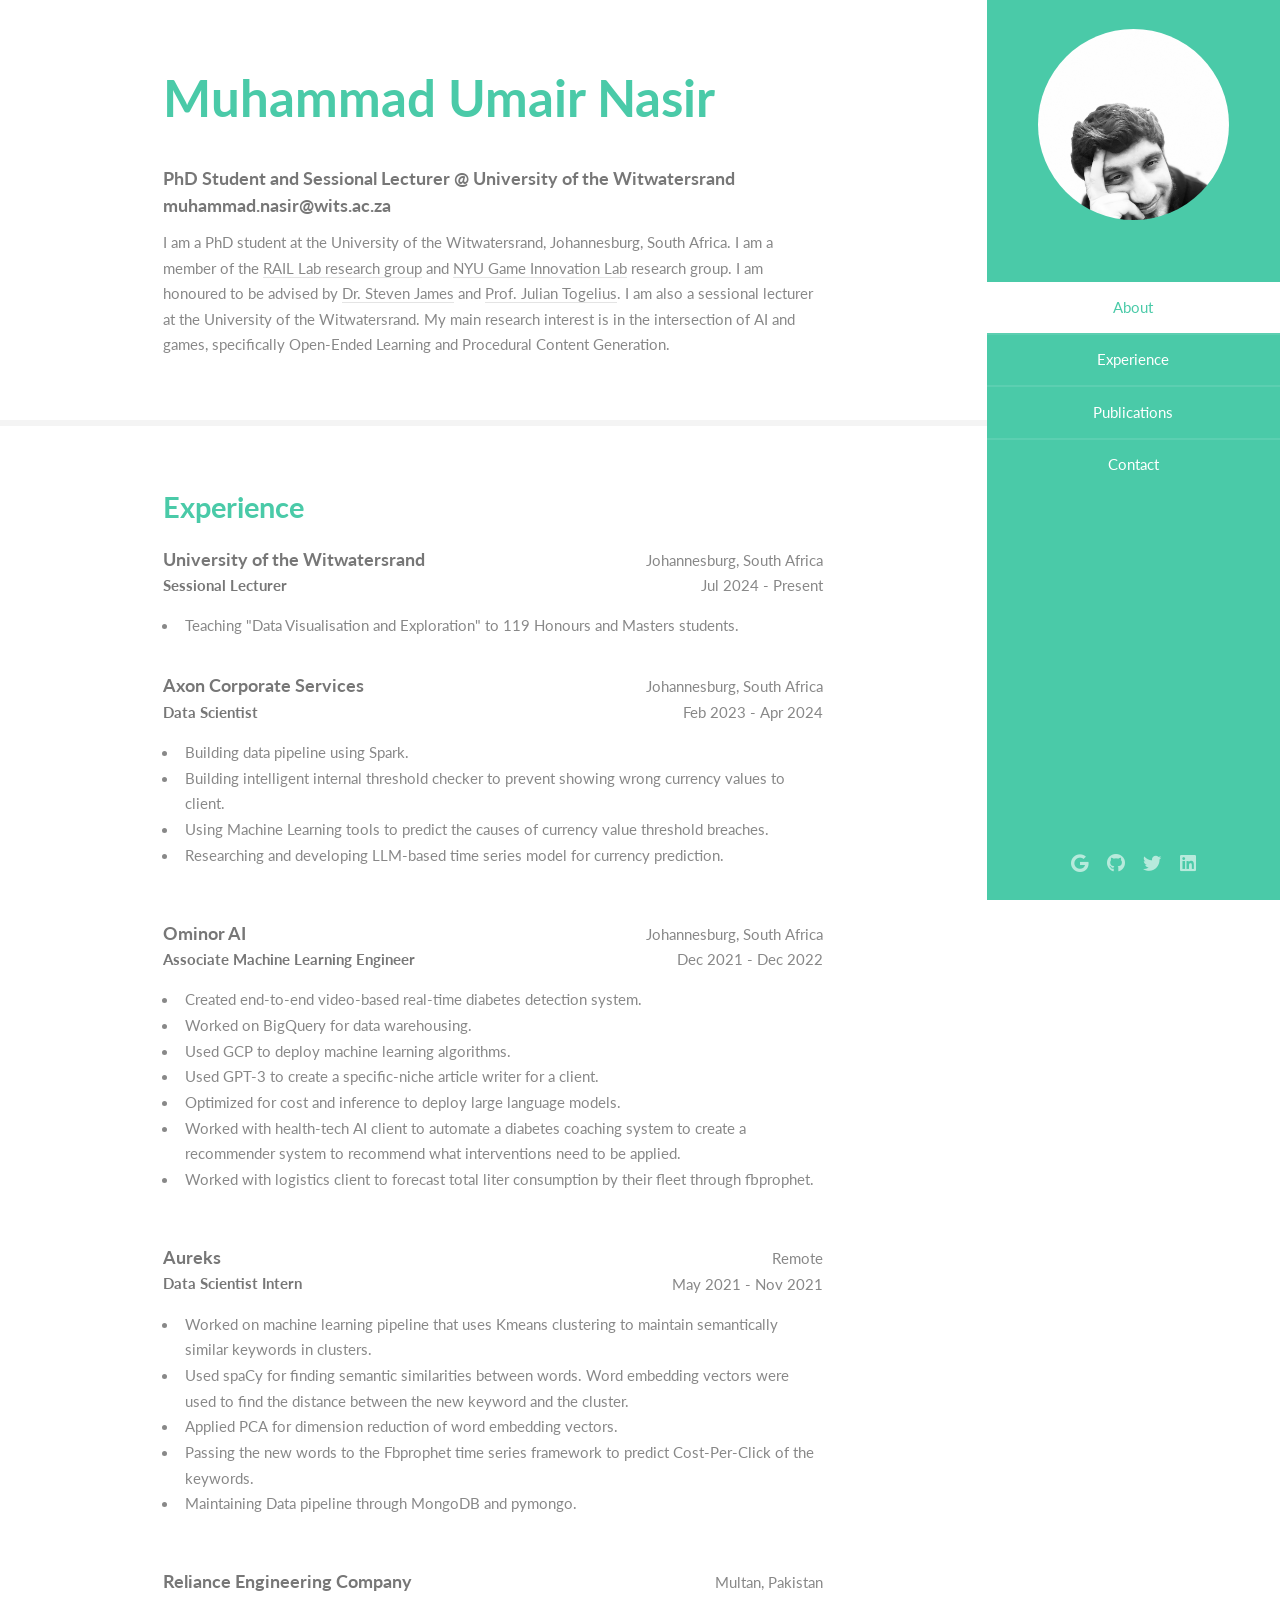
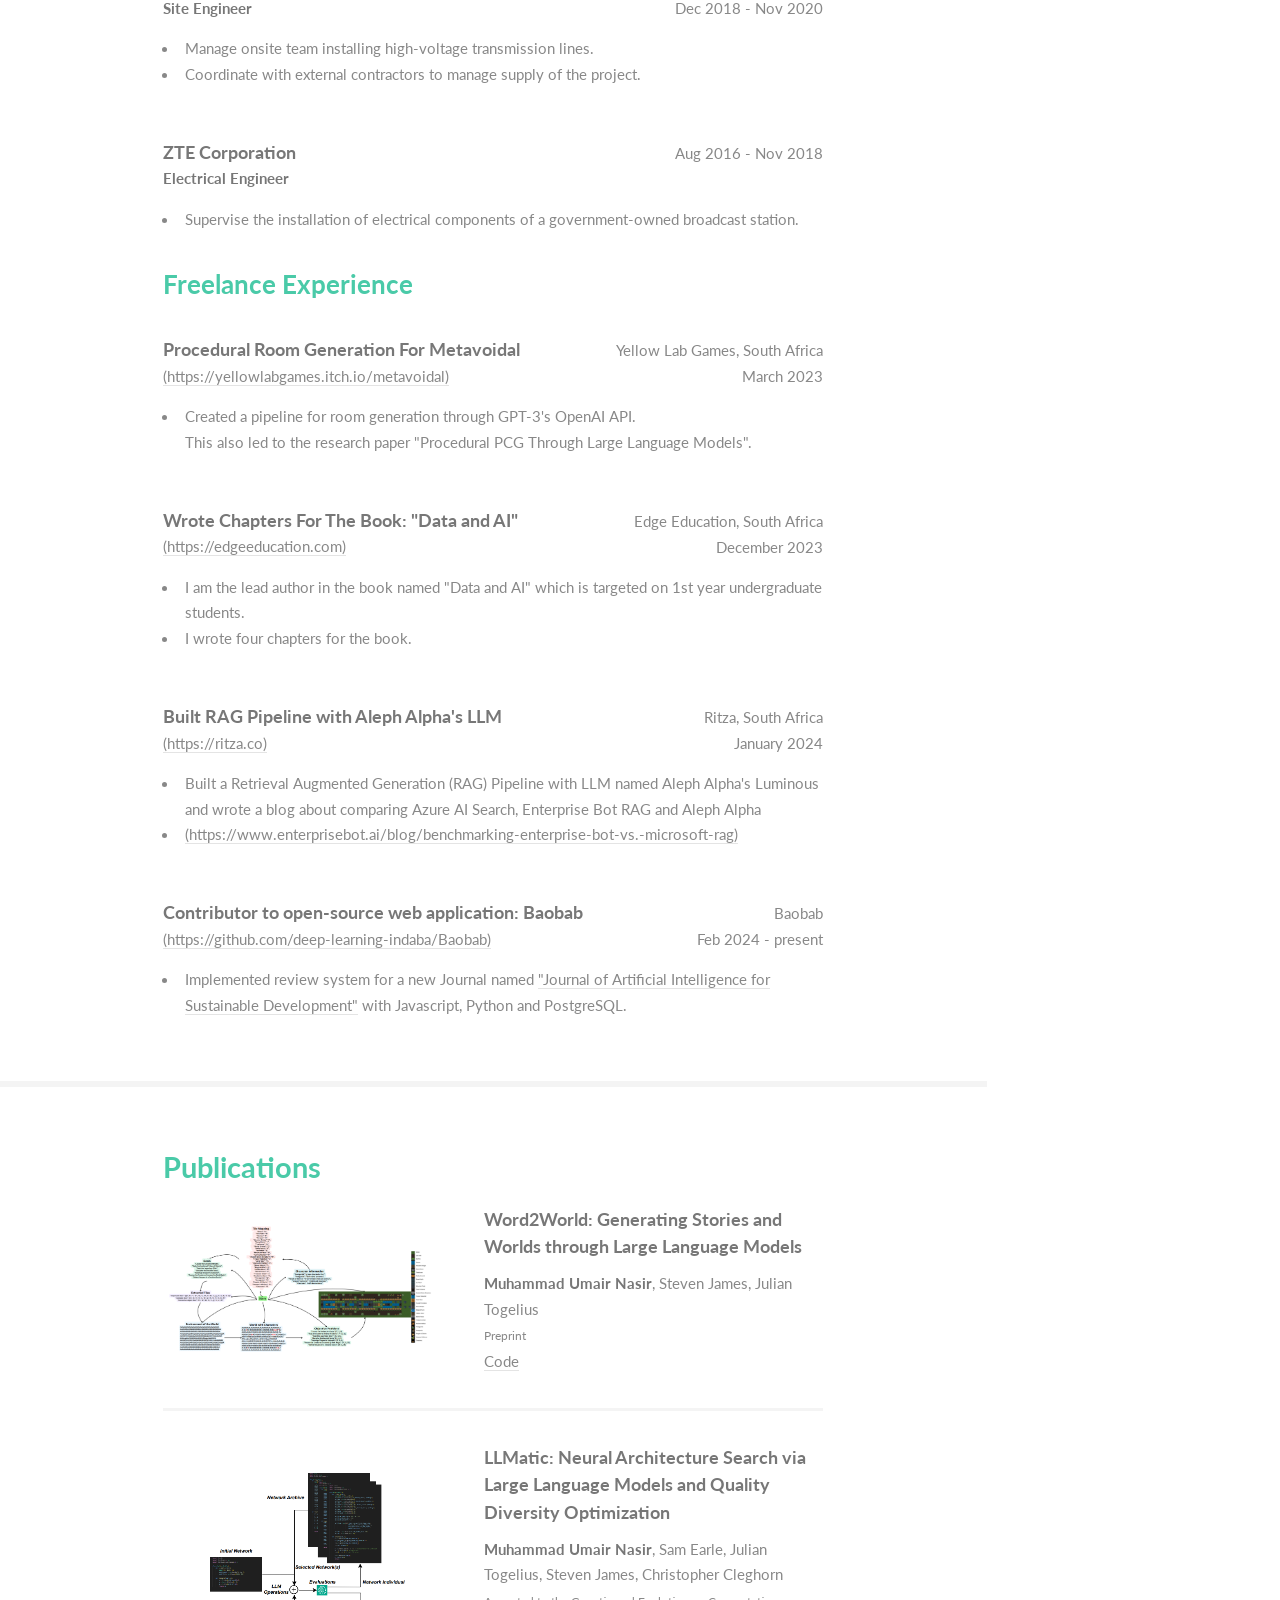
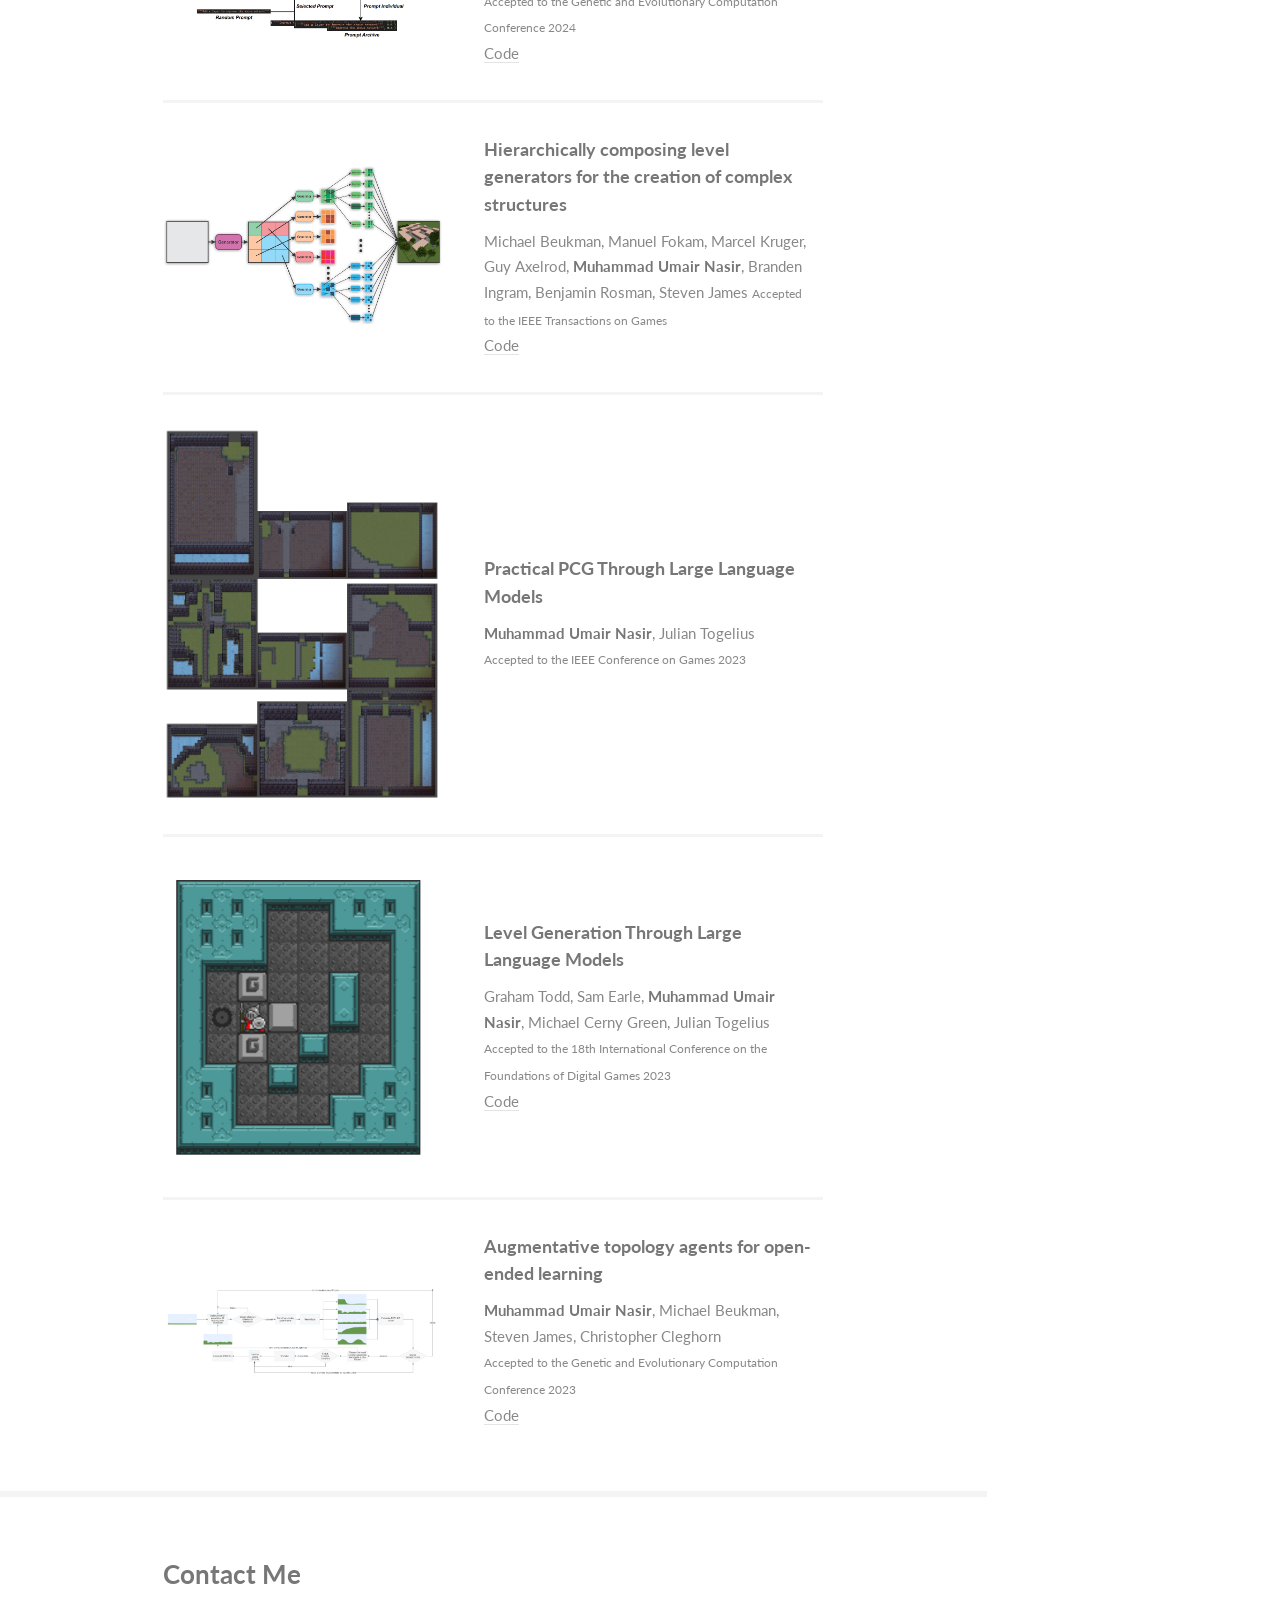
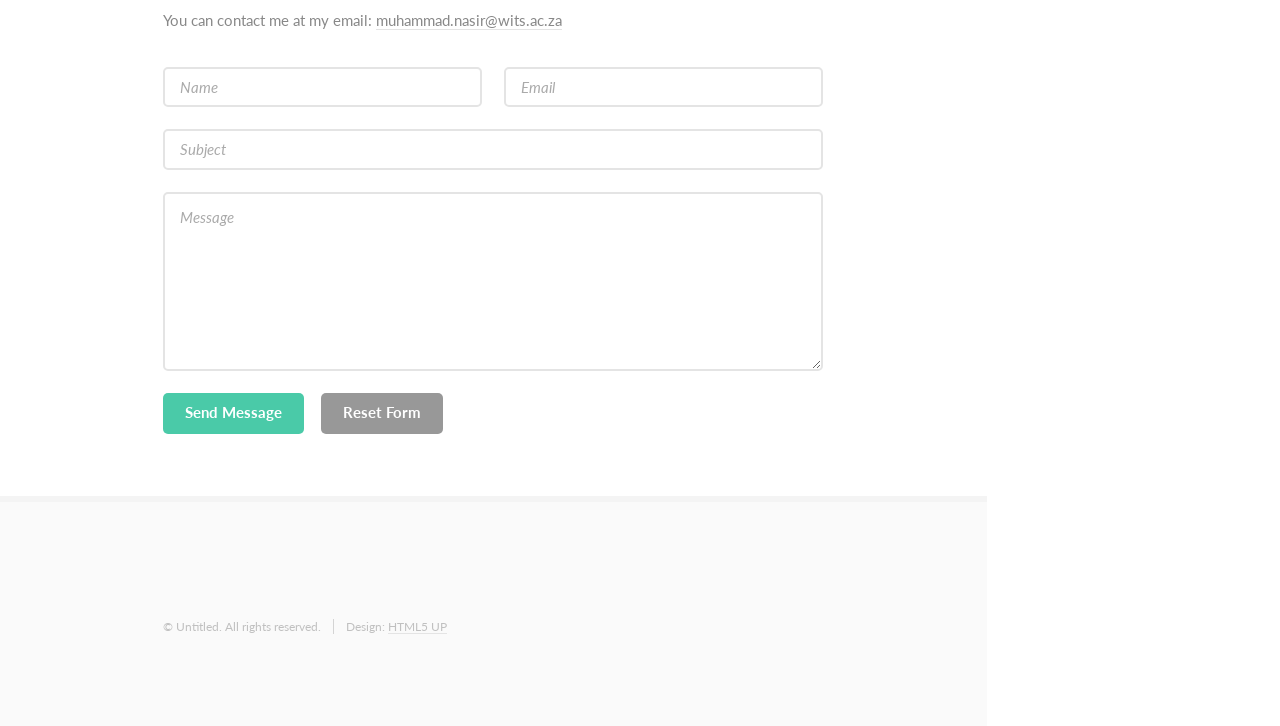
==== index.html @ 9582d27d "some changes" ====
<!DOCTYPE HTML>
<!--
	Read Only by HTML5 UP
	html5up.net | @ajlkn
	Free for personal and commercial use under the CCA 3.0 license (html5up.net/license)
-->
<html>
	<head>
		<title>Muhammad Umair Nasir</title>
		<meta charset="utf-8" />
		<meta name="viewport" content="width=device-width, initial-scale=1, user-scalable=no" />
		<link rel="stylesheet" href="assets/css/main.css" />
	</head>
	<body class="is-preload">

		<!-- Header -->
			<section id="header">
				<header>
					<span class="image avatar"><img src="images/avatar.jpg" alt=""  class="avatar-image"/></span>
					<!--<h1 id="logo"><a href="#">Muhammad Umair Nasir</a></h1>-->
					<!--<p>PhD Student<br />
					University of the Witwatersrand
					</p>-->

				</header>
				<nav id="nav">
					<ul>
						<li><a href="#about" class="active">About</a></li>
						<li><a href="#experience">Experience</a></li>
						<!--<li><a href="#two">Things I Can Do</a></li>-->
						<li><a href="#publications">Publications</a></li>
						<li><a href="#contact">Contact</a></li>

					</ul>
				</nav>
				<footer>
					<ul class="icons">
						<li><a href="https://scholar.google.com/citations?user=O-4Fbb0AAAAJ&hl=en&oi=ao" class="icon brands fa-google"><span class="label">Google Scholar</span></a></li>
						<li><a href="https://github.com/umair-nasir14" class="icon brands fa-github"><span class="label">Github</span></a></li>
						<li><a href="https://x.com/utheprodigyn" class="icon brands fa-twitter"><span class="label">Twitter</span></a></li>
						<li><a href="https://www.linkedin.com/in/umair-nasir/" class="icon brands fa-linkedin"><span class="label">Linkein</span></a></li>
					</ul>
				</footer>
			</section>

		<!-- Wrapper -->
			<div id="wrapper">

				<!-- Main -->
					<div id="main">

						<!-- about -->
							<section id="about">
								<!--<div class="image main" data-position="center">
									<img src="images/banner.jpg" alt="" />
								</div>-->
								<div class="container">
									<header class="major">
										<h2>Muhammad Umair Nasir</h2>
										<h4>PhD Student and Sessional Lecturer @ University of the Witwatersrand <br>
											<span style="font-size: large;">muhammad.nasir@wits.ac.za</span></h4>
										
									</header>
									<p>
										I am a PhD student at the University of the Witwatersrand, Johannesburg, South Africa. 
										I am a member of the <a href="https://www.raillab.org/">RAIL Lab research group</a> and <a href="https://game.engineering.nyu.edu/">NYU Game Innovation Lab</a> 
										research group. I am honoured to be advised by <a href="https://scholar.google.com/citations?user=_EJDz50AAAAJ&hl=en&authuser=2">Dr. Steven James</a> and 
										<a href="https://scholar.google.com/citations?user=lr4I9BwAAAAJ&hl=en&authuser=2">Prof. Julian Togelius</a>. I am also a sessional lecturer at the 
										University of the Witwatersrand. My main research interest is in the intersection of AI and games, specifically Open-Ended Learning and Procedural Content Generation.

									</p>
								</div>
							</section>
						
							<!-- experience -->
							<section id="experience">
								<div class="container">
									<h2 style="color: #4acaa8;">Experience</h2>

									<section>
										<!-- University of the Witwatersrand -->
										<div style="display: flex; justify-content: space-between; align-items: baseline;">
											<div>
											  <h4 style="margin-bottom: 0; margin-top: 0;">University of the Witwatersrand</h4>
											  <p style="margin-top: 0; margin-bottom: 0.5em;"><strong>Sessional Lecturer</strong></p>
											</div>
											<p style="text-align: right; margin: 0;">
											  Johannesburg, South Africa<br>
											  Jul 2024 - Present
											</p>
										</div>
										<ul style="margin-top: 0.5em;">
											<li>Teaching "Data Visualisation and Exploration" to 119 Honours and Masters students.</li>
										</ul>
										<!-- Axon Corporate Services -->
										<div style="display: flex; justify-content: space-between; align-items: baseline;">
											<div>
											<h4 style="margin-bottom: 0; margin-top: 0;">Axon Corporate Services</h4>
											<p style="margin-top: 0; margin-bottom: 0.5em;"><strong>Data Scientist</strong></p>
											</div>
											<p style="text-align: right; margin: 0;">
											Johannesburg, South Africa<br>
											Feb 2023 - Apr 2024
											</p>
										</div>
										<ul style="margin-top: 0.5em;">
											<li>Building data pipeline using Spark.</li>
											<li>Building intelligent internal threshold checker to prevent showing wrong currency values to client.</li>
											<li>Using Machine Learning tools to predict the causes of currency value threshold breaches.</li>
											<li>Researching and developing LLM-based time series model for currency prediction.</li>
										</ul>
									
										<!-- Ominor AI -->
										<div style="display: flex; justify-content: space-between; align-items: baseline;">
											<div>
											<h4 style="margin-bottom: 0; margin-top: 1em;">Ominor AI</h4>
											<p style="margin-top: 0; margin-bottom: 0.5em;"><strong>Associate Machine Learning Engineer</strong></p>
											</div>
											<p style="text-align: right; margin: 0;">
											Johannesburg, South Africa<br>
											Dec 2021 - Dec 2022
											</p>
										</div>
										<ul style="margin-top: 0.5em;">
											<li>Created end-to-end video-based real-time diabetes detection system.</li>
											<li>Worked on BigQuery for data warehousing.</li>
											<li>Used GCP to deploy machine learning algorithms.</li>
											<li>Used GPT-3 to create a specific-niche article writer for a client.</li>
											<li>Optimized for cost and inference to deploy large language models.</li>
											<li>Worked with health-tech AI client to automate a diabetes coaching system to create a recommender system to recommend what interventions need to be applied.</li>
											<li>Worked with logistics client to forecast total liter consumption by their fleet through fbprophet.</li>
										</ul>
									
										<!-- Aureks -->
										<div style="display: flex; justify-content: space-between; align-items: baseline;">
											<div>
											<h4 style="margin-bottom: 0; margin-top: 1em;">Aureks</h4>
											<p style="margin-top: 0; margin-bottom: 0.5em;"><strong>Data Scientist Intern</strong></p>
											</div>
											<p style="text-align: right; margin: 0;">
											Remote<br>
											May 2021 - Nov 2021
											</p>
										</div>
										<ul style="margin-top: 0.5em;">
											<li>Worked on machine learning pipeline that uses Kmeans clustering to maintain semantically similar keywords in clusters.</li>
											<li>Used spaCy for finding semantic similarities between words. Word embedding vectors were used to find the distance between the new keyword and the cluster.</li>
											<li>Applied PCA for dimension reduction of word embedding vectors.</li>
											<li>Passing the new words to the Fbprophet time series framework to predict Cost-Per-Click of the keywords.</li>
											<li>Maintaining Data pipeline through MongoDB and pymongo.</li>
										</ul>
									
										<!-- Reliance Engineering Company -->
										<div style="display: flex; justify-content: space-between; align-items: baseline;">
											<div>
											<h4 style="margin-bottom: 0; margin-top: 1em;">Reliance Engineering Company</h4>
											<p style="margin-top: 0; margin-bottom: 0.5em;"><strong>Site Engineer</strong></p>
											</div>
											<p style="text-align: right; margin: 0;">
											Multan, Pakistan<br>
											Dec 2018 - Nov 2020
											</p>
										</div>
										<ul style="margin-top: 0.5em;">
											<li>Manage onsite team installing high-voltage transmission lines.</li>
											<li>Coordinate with external contractors to manage supply of the project.</li>
										</ul>
									
										<!-- ZTE Corporation -->
										<div style="display: flex; justify-content: space-between; align-items: baseline;">
											<div>
											<h4 style="margin-bottom: 0; margin-top: 1em;">ZTE Corporation</h4>
											<p style="margin-top: 0; margin-bottom: 0.5em;"><strong>Electrical Engineer</strong></p>
											</div>
											<p style="text-align: right; margin: 0;">
											Aug 2016 - Nov 2018
											</p>
										</div>
										<ul style="margin-top: 0.5em;">
											<li>Supervise the installation of electrical components of a government-owned broadcast station.</li>
										</ul>
										
									</section>

									<h3 style="color: #4acaa8;">Freelance Experience</h3>
									
									<section>
										<!-- Procedural Room Generation For Metavoidal -->
										<div style="display: flex; justify-content: space-between; align-items: baseline;">
											<div>
											<h4 style="margin-bottom: 0; margin-top: 1em;">Procedural Room Generation For Metavoidal</h4>
											<p style="margin-top: 0; margin-bottom: 0.5em;"><a href="https://yellowlabgames.itch.io/metavoidal">(https://yellowlabgames.itch.io/metavoidal)</a></p>
											</div>
											<p style="text-align: right; margin: 0;">
											Yellow Lab Games, South Africa<br>
											March 2023
											</p>
										</div>
										<ul style="margin-top: 0.5em;">
											<li>Created a pipeline for room generation through GPT-3's OpenAI API. 
											<br>This also led to the research paper "Procedural PCG Through Large Language Models".</li>
										</ul>
									
										<!-- Wrote Chapters For The Book: "Data and AI" -->
										<div style="display: flex; justify-content: space-between; align-items: baseline;">
											<div>
											<h4 style="margin-bottom: 0; margin-top: 1em;">Wrote Chapters For The Book: "Data and AI"</h4>
											<p style="margin-top: 0; margin-bottom: 0.5em;"><a href="https://edgeeducation.com">(https://edgeeducation.com)</a></p>
											</div>
											<p style="text-align: right; margin: 0;">
											Edge Education, South Africa<br>
											December 2023
											</p>
										</div>
										<ul style="margin-top: 0.5em;">
											<li>I am the lead author in the book named "Data and AI" which is targeted on 1st year undergraduate students.</li>
											<li>I wrote four chapters for the book.</li>
										</ul>
									
										<!-- Built RAG Pipeline with Aleph Alpha's LLM -->
										<div style="display: flex; justify-content: space-between; align-items: baseline;">
											<div>
											<h4 style="margin-bottom: 0; margin-top: 1em;">Built RAG Pipeline with Aleph Alpha's LLM</h4>
											<p style="margin-top: 0; margin-bottom: 0.5em;"><a href="https://ritza.co">(https://ritza.co)</a></p>
											</div>
											<p style="text-align: right; margin: 0;">
											Ritza, South Africa<br>
											January 2024
											</p>
										</div>
										<ul style="margin-top: 0.5em;">
											<li>Built a Retrieval Augmented Generation (RAG) Pipeline with LLM named Aleph Alpha's Luminous and wrote a blog about comparing Azure AI Search, Enterprise Bot RAG and Aleph Alpha</li>
											<li><a href="https://www.enterprisebot.ai/blog/benchmarking-enterprise-bot-vs.-microsoft-rag">(https://www.enterprisebot.ai/blog/benchmarking-enterprise-bot-vs.-microsoft-rag)</a></li>
										</ul>
									
										<!-- Contributor to open-source web application: Baobab -->
										<div style="display: flex; justify-content: space-between; align-items: baseline;">
											<div>
											<h4 style="margin-bottom: 0; margin-top: 1em;">Contributor to open-source web application: Baobab</h4>
											<p style="margin-top: 0; margin-bottom: 0.5em;"><a href="https://github.com/deep-learning-indaba/Baobab">(https://github.com/deep-learning-indaba/Baobab)</a></p>
											</div>
											<p style="text-align: right; margin: 0;">
											Baobab<br>
											Feb 2024 - present
											</p>
										</div>
										<ul style="margin-top: 0.5em;">
											<li>Implemented review system for a new Journal named <a href="https://www.jaisd.org/">"Journal of Artificial Intelligence for Sustainable Development"</a> with Javascript, Python and PostgreSQL.</li>
										</ul>
									</section>

								</div>
							</section>
						

						<!-- Two -->
							<!--<section id="two">
								<div class="container">
									<h3>Things I Can Do</h3>
									<p>Integer eu ante ornare amet commetus vestibulum blandit integer in curae ac faucibus integer non. Adipiscing cubilia elementum integer lorem ipsum dolor sit amet.</p>
									<ul class="feature-icons">
										<li class="icon solid fa-code">Write all the code</li>
										<li class="icon solid fa-cubes">Stack small boxes</li>
										<li class="icon solid fa-book">Read books and stuff</li>
										<li class="icon solid fa-coffee">Drink much coffee</li>
										<li class="icon solid fa-bolt">Lightning bolt</li>
										<li class="icon solid fa-users">Shadow clone technique</li>
									</ul>
								</div>
							</section>-->

						<!-- Publications -->
							<section id="publications">
								<div class="container">
									<h2 style="color: #4acaa8;">Publications</h2>
									<div class="features">
										<article>
											<a href="#" class="image"><img src="images/Word2World.png" alt="" /></a>
											<div class="inner">
												<h4><a href="https://arxiv.org/pdf/2405.06686">Word2World: Generating Stories and Worlds through Large Language Models</a></h4>
												<p><strong>Muhammad Umair Nasir</strong>, Steven James, Julian Togelius<br>
												<span style="font-size: smaller;">Preprint</span>
												<br><a href="https://github.com/umair-nasir14/Word2World">Code</a></p>
											</div>
										</article>
										<article>
											<a href="#" class="image"><img src="images/LLMatic.png" alt="" /></a>
											<div class="inner">
												<h4><a href="https://arxiv.org/pdf/2306.01102">LLMatic: Neural Architecture Search via Large Language Models and Quality Diversity Optimization</a></h4>
												<p><strong>Muhammad Umair Nasir</strong>, Sam Earle, Julian Togelius, Steven James, Christopher Cleghorn<br>
												<span style="font-size: smaller;">Accepted to the Genetic and Evolutionary Computation Conference 2024</span>
												<br><a href="https://github.com/umair-nasir14/LLMatic">Code</a></p>
											</div>
										</article>
										<article>
											<a href="#" class="image"><img src="images/MCHAMR.png" alt="" /></a>
											<div class="inner">
												<h4><a href="https://arxiv.org/pdf/2302.01561">Hierarchically composing level generators for the creation of complex structures</a></h4>
												<p>Michael Beukman, Manuel Fokam, Marcel Kruger, Guy Axelrod, <strong>Muhammad Umair Nasir</strong>, Branden Ingram, Benjamin Rosman, Steven James
												<span style="font-size: smaller;">Accepted to the IEEE Transactions on Games</span>
												<br><a href="https://github.com/Michael-Beukman/MCHAMR">Code</a></p>
											</div>
										</article>
										<article>
											<a href="#" class="image"><img src="images/prac_pcg.png" alt="" /></a>
											<div class="inner">
												<h4><a href="https://arxiv.org/pdf/2306.01102">Practical PCG Through Large Language Models</a></h4>
												<p><strong>Muhammad Umair Nasir</strong>, Julian Togelius<br>
												<span style="font-size: smaller;">Accepted to the IEEE Conference on Games 2023</span>
												<!-- <br><a href="https://github.com/umair-nasir14/Practical-PCG-Through-LLMs">Code</a></p> -->
											</div>
										</article>
										<article>
											<a href="#" class="image"><img src="images/lglm.png" alt="" /></a>
											<div class="inner">
												<h4><a href="https://arxiv.org/pdf/2302.05817">Level Generation Through Large Language Models</a></h4>
												<p>Graham Todd, Sam Earle, <strong>Muhammad Umair Nasir</strong>, Michael Cerny Green, Julian Togelius
												<span style="font-size: smaller;">Accepted to the 18th International Conference on the Foundations of Digital Games 2023</span>
												<br><a href="https://github.com/gdrtodd/lm-pcg">Code</a></p>
											</div>
										</article>
										<article>
											<a href="#" class="image"><img src="images/ATEP.png" alt="" /></a>
											<div class="inner">
												<h4><a href="https://arxiv.org/pdf/2210.11442">Augmentative topology agents for open-ended learning</a></h4>
												<p><strong>Muhammad Umair Nasir</strong>, Michael Beukman, Steven James, Christopher Cleghorn<br>
												<span style="font-size: smaller;">Accepted to the Genetic and Evolutionary Computation Conference 2023</span>
												<br><a href="https://github.com/umair-nasir14/ATEP">Code</a></p>
											</div>
										</article>
									</div>
								</div>
							</section>

						<!-- Contact -->
							<section id="contact">
								<div class="container">
									<h3>Contact Me</h3>
									<p>You can contact me at my email: <a href="mailto:muhammad.nasir@wits.ac.za">muhammad.nasir@wits.ac.za</a></p>
									<form action="https://formspree.io/f/manwvpwe" method="POST">
										<div class="row gtr-uniform">
											<div class="col-6 col-12-xsmall"><input type="text" name="name" id="name" placeholder="Name" /></div>
											<div class="col-6 col-12-xsmall"><input type="email" name="email" id="email" placeholder="Email" /></div>
											<div class="col-12"><input type="text" name="subject" id="subject" placeholder="Subject" /></div>
											<div class="col-12"><textarea name="message" id="message" placeholder="Message" rows="6"></textarea></div>
											<div class="col-12">
												<ul class="actions">
													<li><input type="submit" class="primary" value="Send Message" /></li>
													<li><input type="reset" value="Reset Form" /></li>
												</ul>
											</div>
										</div>
									</form>
								</div>
							</section>

						<!-- Five -->

						<!--<section id="five">
							<div class="container">
								<h3>Elements</h3>

								<section>
									<h4>Text</h4>
									<p>This is <b>bold</b> and this is <strong>strong</strong>. This is <i>italic</i> and this is <em>emphasized</em>.
									This is <sup>superscript</sup> text and this is <sub>subscript</sub> text.
									This is <u>underlined</u> and this is code: <code>for (;;) { ... }</code>. Finally, <a href="#">this is a link</a>.</p>
									<hr />
									<header>
										<h4>Heading with a Subtitle</h4>
										<p>Lorem ipsum dolor sit amet nullam id egestas urna aliquam</p>
									</header>
									<p>Nunc lacinia ante nunc ac lobortis. Interdum adipiscing gravida odio porttitor sem non mi integer non faucibus ornare mi ut ante amet placerat aliquet. Volutpat eu sed ante lacinia sapien lorem accumsan varius montes viverra nibh in adipiscing blandit tempus accumsan.</p>
									<header>
										<h5>Heading with a Subtitle</h5>
										<p>Lorem ipsum dolor sit amet nullam id egestas urna aliquam</p>
									</header>
									<p>Nunc lacinia ante nunc ac lobortis. Interdum adipiscing gravida odio porttitor sem non mi integer non faucibus ornare mi ut ante amet placerat aliquet. Volutpat eu sed ante lacinia sapien lorem accumsan varius montes viverra nibh in adipiscing blandit tempus accumsan.</p>
									<hr />
									<h2>Heading Level 2</h2>
									<h3>Heading Level 3</h3>
									<h4>Heading Level 4</h4>
									<h5>Heading Level 5</h5>
									<h6>Heading Level 6</h6>
									<hr />
									<h5>Blockquote</h5>
									<blockquote>Fringilla nisl. Donec accumsan interdum nisi, quis tincidunt felis sagittis eget tempus euismod. Vestibulum ante ipsum primis in faucibus vestibulum. Blandit adipiscing eu felis iaculis volutpat ac adipiscing accumsan faucibus. Vestibulum ante ipsum primis in faucibus lorem ipsum dolor sit amet nullam adipiscing eu felis.</blockquote>
									<h5>Preformatted</h5>
									<pre><code>i = 0;

										while (!deck.isInOrder()) {
											print 'Iteration ' + i;
											deck.shuffle();
											i++;
										}

										print 'It took ' + i + ' iterations to sort the deck.';
									</code></pre>
								</section>

								<section>
									<h4>Lists</h4>
									<div class="row">
										<div class="col-6 col-12-xsmall">
											<h5>Unordered</h5>
											<ul>
												<li>Dolor pulvinar etiam magna etiam.</li>
												<li>Sagittis adipiscing lorem eleifend.</li>
												<li>Felis enim feugiat dolore viverra.</li>
											</ul>
											<h5>Alternate</h5>
											<ul class="alt">
												<li>Dolor pulvinar etiam magna etiam.</li>
												<li>Sagittis adipiscing lorem eleifend.</li>
												<li>Felis enim feugiat dolore viverra.</li>
											</ul>
										</div>
										<div class="col-6 col-12-xsmall">
											<h5>Ordered</h5>
											<ol>
												<li>Dolor pulvinar etiam magna etiam.</li>
												<li>Etiam vel felis at lorem sed viverra.</li>
												<li>Felis enim feugiat dolore viverra.</li>
												<li>Dolor pulvinar etiam magna etiam.</li>
												<li>Etiam vel felis at lorem sed viverra.</li>
												<li>Felis enim feugiat dolore viverra.</li>
											</ol>
											<h5>Icons</h5>
											<ul class="icons">
												<li><a href="#" class="icon brands fa-twitter"><span class="label">Twitter</span></a></li>
												<li><a href="#" class="icon brands fa-facebook-f"><span class="label">Facebook</span></a></li>
												<li><a href="#" class="icon brands fa-instagram"><span class="label">Instagram</span></a></li>
												<li><a href="#" class="icon brands fa-github"><span class="label">Github</span></a></li>
												<li><a href="#" class="icon brands fa-dribbble"><span class="label">Dribbble</span></a></li>
												<li><a href="#" class="icon brands fa-tumblr"><span class="label">Tumblr</span></a></li>
											</ul>
										</div>
									</div>
									<h5>Actions</h5>
									<ul class="actions">
										<li><a href="#" class="button primary">Default</a></li>
										<li><a href="#" class="button">Default</a></li>
										<li><a href="#" class="button alt">Default</a></li>
									</ul>
									<ul class="actions small">
										<li><a href="#" class="button primary small">Small</a></li>
										<li><a href="#" class="button small">Small</a></li>
										<li><a href="#" class="button alt small">Small</a></li>
									</ul>
									<div class="row">
										<div class="col-3 col-6-medium col-12-xsmall">
											<ul class="actions stacked">
												<li><a href="#" class="button primary">Default</a></li>
												<li><a href="#" class="button">Default</a></li>
												<li><a href="#" class="button alt">Default</a></li>
											</ul>
										</div>
										<div class="col-3 col-6 col-12-xsmall">
											<ul class="actions stacked">
												<li><a href="#" class="button primary small">Small</a></li>
												<li><a href="#" class="button small">Small</a></li>
												<li><a href="#" class="button alt small">Small</a></li>
											</ul>
										</div>
										<div class="col-3 col-6-medium col-12-xsmall">
											<ul class="actions stacked">
												<li><a href="#" class="button primary fit">Default</a></li>
												<li><a href="#" class="button fit">Default</a></li>
												<li><a href="#" class="button alt fit">Default</a></li>
											</ul>
										</div>
										<div class="col-3 col-6-medium col-12-xsmall">
											<ul class="actions stacked">
												<li><a href="#" class="button primary small fit">Small</a></li>
												<li><a href="#" class="button small fit">Small</a></li>
												<li><a href="#" class="button alt small fit">Small</a></li>
											</ul>
										</div>
									</div>
								</section>

								<section>
									<h4>Table</h4>
									<h5>Default</h5>
									<div class="table-wrapper">
										<table>
											<thead>
												<tr>
													<th>Name</th>
													<th>Description</th>
													<th>Price</th>
												</tr>
											</thead>
											<tbody>
												<tr>
													<td>Item One</td>
													<td>Ante turpis integer aliquet porttitor.</td>
													<td>29.99</td>
												</tr>
												<tr>
													<td>Item Two</td>
													<td>Vis ac commodo adipiscing arcu aliquet.</td>
													<td>19.99</td>
												</tr>
												<tr>
													<td>Item Three</td>
													<td> Morbi faucibus arcu accumsan lorem.</td>
													<td>29.99</td>
												</tr>
												<tr>
													<td>Item Four</td>
													<td>Vitae integer tempus condimentum.</td>
													<td>19.99</td>
												</tr>
												<tr>
													<td>Item Five</td>
													<td>Ante turpis integer aliquet porttitor.</td>
													<td>29.99</td>
												</tr>
											</tbody>
											<tfoot>
												<tr>
													<td colspan="2"></td>
													<td>100.00</td>
												</tr>
											</tfoot>
										</table>
									</div>

									<h5>Alternate</h5>
									<div class="table-wrapper">
										<table class="alt">
											<thead>
												<tr>
													<th>Name</th>
													<th>Description</th>
													<th>Price</th>
												</tr>
											</thead>
											<tbody>
												<tr>
													<td>Item One</td>
													<td>Ante turpis integer aliquet porttitor.</td>
													<td>29.99</td>
												</tr>
												<tr>
													<td>Item Two</td>
													<td>Vis ac commodo adipiscing arcu aliquet.</td>
													<td>19.99</td>
												</tr>
												<tr>
													<td>Item Three</td>
													<td> Morbi faucibus arcu accumsan lorem.</td>
													<td>29.99</td>
												</tr>
												<tr>
													<td>Item Four</td>
													<td>Vitae integer tempus condimentum.</td>
													<td>19.99</td>
												</tr>
												<tr>
													<td>Item Five</td>
													<td>Ante turpis integer aliquet porttitor.</td>
													<td>29.99</td>
												</tr>
											</tbody>
											<tfoot>
												<tr>
													<td colspan="2"></td>
													<td>100.00</td>
												</tr>
											</tfoot>
										</table>
									</div>
								</section>

								<section>
									<h4>Buttons</h4>
									<ul class="actions">
										<li><a href="#" class="button primary">Primary</a></li>
										<li><a href="#" class="button">Default</a></li>
										<li><a href="#" class="button alt">Alternate</a></li>
									</ul>
									<ul class="actions">
										<li><a href="#" class="button primary large">Large</a></li>
										<li><a href="#" class="button">Default</a></li>
										<li><a href="#" class="button alt small">Small</a></li>
									</ul>
									<ul class="actions fit">
										<li><a href="#" class="button primary fit">Fit</a></li>
										<li><a href="#" class="button fit">Fit</a></li>
										<li><a href="#" class="button alt fit">Fit</a></li>
									</ul>
									<ul class="actions fit small">
										<li><a href="#" class="button primary fit small">Fit + Small</a></li>
										<li><a href="#" class="button fit small">Fit + Small</a></li>
										<li><a href="#" class="button alt fit small">Fit + Small</a></li>
									</ul>
									<ul class="actions">
										<li><a href="#" class="button primary icon solid fa-download">Icon</a></li>
										<li><a href="#" class="button icon solid fa-download">Icon</a></li>
										<li><a href="#" class="button alt icon solid fa-check">Icon</a></li>
									</ul>
									<ul class="actions">
										<li><span class="button primary disabled">Primary</span></li>
										<li><span class="button disabled">Default</span></li>
										<li><span class="button alt disabled">Alternate</span></li>
									</ul>
								</section>

								<section>
									<h4>Form</h4>
									<form method="post" action="#">
										<div class="row gtr-uniform">
											<div class="col-6 col-12-xsmall">
												<input type="text" name="demo-name" id="demo-name" value="" placeholder="Name" />
											</div>
											<div class="col-6 col-12-xsmall">
												<input type="email" name="demo-email" id="demo-email" value="" placeholder="Email" />
											</div>
											<div class="col-12">
												<select name="demo-category" id="demo-category">
													<option value="">- Category -</option>
													<option value="1">Manufacturing</option>
													<option value="1">Shipping</option>
													<option value="1">Administration</option>
													<option value="1">Human Resources</option>
												</select>
											</div>
											<div class="col-4 col-12-medium">
												<input type="radio" id="demo-priority-low" name="demo-priority" checked>
												<label for="demo-priority-low">Low Priority</label>
											</div>
											<div class="col-4 col-12-medium">
												<input type="radio" id="demo-priority-normal" name="demo-priority">
												<label for="demo-priority-normal">Normal Priority</label>
											</div>
											<div class="col-4 col-12-medium">
												<input type="radio" id="demo-priority-high" name="demo-priority">
												<label for="demo-priority-high">High Priority</label>
											</div>
											<div class="col-6 col-12-medium">
												<input type="checkbox" id="demo-copy" name="demo-copy">
												<label for="demo-copy">Email me a copy of this message</label>
											</div>
											<div class="col-6 col-12-medium">
												<input type="checkbox" id="demo-human" name="demo-human" checked>
												<label for="demo-human">I am a human and not a robot</label>
											</div>
											<div class="col-12">
												<textarea name="demo-message" id="demo-message" placeholder="Enter your message" rows="6"></textarea>
											</div>
											<div class="col-12">
												<ul class="actions">
													<li><input type="submit" value="Send Message" /></li>
													<li><input type="reset" value="Reset" class="alt" /></li>
												</ul>
											</div>
										</div>
									</form>
								</section>

								<section>
									<h4>Image</h4>
									<h5>Fit</h5>
									<span class="image fit"><img src="images/banner.jpg" alt="" /></span>
									<div class="box alt">
										<div class="row gtr-50 gtr-uniform">
											<div class="col-4"><span class="image fit"><img src="images/pic01.jpg" alt="" /></span></div>
											<div class="col-4"><span class="image fit"><img src="images/pic02.jpg" alt="" /></span></div>
											<div class="col-4"><span class="image fit"><img src="images/pic03.jpg" alt="" /></span></div>
											<div class="col-4"><span class="image fit"><img src="images/pic02.jpg" alt="" /></span></div>
											<div class="col-4"><span class="image fit"><img src="images/pic03.jpg" alt="" /></span></div>
											<div class="col-4"><span class="image fit"><img src="images/pic01.jpg" alt="" /></span></div>
											<div class="col-4"><span class="image fit"><img src="images/pic03.jpg" alt="" /></span></div>
											<div class="col-4"><span class="image fit"><img src="images/pic01.jpg" alt="" /></span></div>
											<div class="col-4"><span class="image fit"><img src="images/pic02.jpg" alt="" /></span></div>
										</div>
									</div>
									<h5>Left &amp; Right</h5>
									<p><span class="image left"><img src="images/avatar.jpg" alt="" /></span>Fringilla nisl. Donec accumsan interdum nisi, quis tincidunt felis sagittis eget. tempus euismod. Vestibulum ante ipsum primis in faucibus vestibulum. Blandit adipiscing eu felis iaculis volutpat ac adipiscing accumsan eu faucibus. Integer ac pellentesque praesent tincidunt felis sagittis eget. tempus euismod. Vestibulum ante ipsum primis in faucibus vestibulum. Blandit adipiscing eu felis iaculis volutpat ac adipiscing accumsan eu faucibus. Integer ac pellentesque praesent. Donec accumsan interdum nisi, quis tincidunt felis sagittis eget. tempus euismod. Vestibulum ante ipsum primis in faucibus vestibulum. Blandit adipiscing eu felis iaculis volutpat ac adipiscing accumsan eu faucibus. Integer ac pellentesque praesent tincidunt felis sagittis eget. tempus euismod. Vestibulum ante ipsum primis in faucibus vestibulum. Blandit adipiscing eu felis iaculis volutpat ac adipiscing accumsan eu faucibus. Integer ac pellentesque praesent.</p>
									<p><span class="image right"><img src="images/avatar.jpg" alt="" /></span>Fringilla nisl. Donec accumsan interdum nisi, quis tincidunt felis sagittis eget. tempus euismod. Vestibulum ante ipsum primis in faucibus vestibulum. Blandit adipiscing eu felis iaculis volutpat ac adipiscing accumsan eu faucibus. Integer ac pellentesque praesent tincidunt felis sagittis eget. tempus euismod. Vestibulum ante ipsum primis in faucibus vestibulum. Blandit adipiscing eu felis iaculis volutpat ac adipiscing accumsan eu faucibus. Integer ac pellentesque praesent. Donec accumsan interdum nisi, quis tincidunt felis sagittis eget. tempus euismod. Vestibulum ante ipsum primis in faucibus vestibulum. Blandit adipiscing eu felis iaculis volutpat ac adipiscing accumsan eu faucibus. Integer ac pellentesque praesent tincidunt felis sagittis eget. tempus euismod. Vestibulum ante ipsum primis in faucibus vestibulum. Blandit adipiscing eu felis iaculis volutpat ac adipiscing accumsan eu faucibus. Integer ac pellentesque praesent.</p>
								</section>

							</div>
						</section> -->
						
							

				<!-- Footer -->
					<section id="footer">
						<div class="container">
							<ul class="copyright">
								<li>&copy; Untitled. All rights reserved.</li><li>Design: <a href="http://html5up.net">HTML5 UP</a></li>
							</ul>
						</div>
					</section>

			</div>

		<!-- Scripts -->
			<script src="assets/js/jquery.min.js"></script>
			<script src="assets/js/jquery.scrollex.min.js"></script>
			<script src="assets/js/jquery.scrolly.min.js"></script>
			<script src="assets/js/browser.min.js"></script>
			<script src="assets/js/breakpoints.min.js"></script>
			<script src="assets/js/util.js"></script>
			<script src="assets/js/main.js"></script>

	</body>
</html>
---- assets/css/main.css ----
@import url("fontawesome-all.min.css");
@import url("https://fonts.googleapis.com/css?family=Lato:400,400italic,700,700italic|Source+Code+Pro:400");

/*
	Read Only by HTML5 UP
	html5up.net | @ajlkn
	Free for personal and commercial use under the CCA 3.0 license (html5up.net/license)
*/

html, body, div, span, applet, object,
iframe, h1, h2, h3, h4, h5, h6, p, blockquote,
pre, a, abbr, acronym, address, big, cite,
code, del, dfn, em, img, ins, kbd, q, s, samp,
small, strike, strong, sub, sup, tt, var, b,
u, i, center, dl, dt, dd, ol, ul, li, fieldset,
form, label, legend, table, caption, tbody,
tfoot, thead, tr, th, td, article, aside,
canvas, details, embed, figure, figcaption,
footer, header, hgroup, menu, nav, output, ruby,
section, summary, time, mark, audio, video {
	margin: 0;
	padding: 0;
	border: 0;
	font-size: 100%;
	font: inherit;
	vertical-align: baseline;}

article, aside, details, figcaption, figure,
footer, header, hgroup, menu, nav, section {
	display: block;}

body {
	line-height: 1;
}

ol, ul {
	list-style: none;
}

blockquote, q {
	quotes: none;
}

	blockquote:before, blockquote:after, q:before, q:after {
		content: '';
		content: none;
	}

table {
	border-collapse: collapse;
	border-spacing: 0;
}

body {
	-webkit-text-size-adjust: none;
}

mark {
	background-color: transparent;
	color: inherit;
}

input::-moz-focus-inner {
	border: 0;
	padding: 0;
}

input, select, textarea {
	-moz-appearance: none;
	-webkit-appearance: none;
	-ms-appearance: none;
	appearance: none;
}

/* Basic */

	html {
		box-sizing: border-box;
	}

	*, *:before, *:after {
		box-sizing: inherit;
	}

	body {
		background: #fff;
	}

		body.is-preload *, body.is-preload *:before, body.is-preload *:after {
			-moz-animation: none !important;
			-webkit-animation: none !important;
			-ms-animation: none !important;
			animation: none !important;
			-moz-transition: none !important;
			-webkit-transition: none !important;
			-ms-transition: none !important;
			transition: none !important;
		}

	body, input, select, textarea {
		color: #888;
		font-family: "Lato", sans-serif;
		font-size: 16pt;
		font-weight: 400;
		line-height: 1.75em;
	}

	a {
		-moz-transition: color 0.2s ease-in-out, border-color 0.2s ease-in-out;
		-webkit-transition: color 0.2s ease-in-out, border-color 0.2s ease-in-out;
		-ms-transition: color 0.2s ease-in-out, border-color 0.2s ease-in-out;
		transition: color 0.2s ease-in-out, border-color 0.2s ease-in-out;
		border-bottom: solid 1px #e4e4e4;
		color: inherit;
		text-decoration: none;
	}

		a:hover {
			border-bottom-color: transparent;
			color: #4acaa8 !important;
		}

	strong, b {
		color: #777;
		font-weight: 700;
	}

	em, i {
		font-style: italic;
	}

	p {
		margin: 0 0 2.25em 0;
	}

	h1, h2, h3, h4, h5, h6 {
		color: #777;
		font-weight: 700;
		line-height: 1em;
		margin: 0 0 0.5625em 0;
	}

		h1 a, h2 a, h3 a, h4 a, h5 a, h6 a {
			border: 0;
			color: inherit;
			text-decoration: none;
		}

	h2 {
		font-size: 2em;
		line-height: 1.5em;
	}

	h3 {
		font-size: 1.75em;
		line-height: 1.5em;
	}

	h4 {
		font-size: 1.25em;
		line-height: 1.5em;
	}

	h5 {
		font-size: 0.9em;
		line-height: 1.5em;
	}

	h6 {
		font-size: 0.7em;
		line-height: 1.5em;
	}

	sub {
		font-size: 0.8em;
		position: relative;
		top: 0.5em;
	}

	sup {
		font-size: 0.8em;
		position: relative;
		top: -0.5em;
	}

	hr {
		border: 0;
		border-bottom: solid 2px #f4f4f4;
		margin: 2.25em 0;
	}

		hr.major {
			margin: 3.375em 0;
		}

	blockquote {
		border-left: solid 8px #e4e4e4;
		font-style: italic;
		margin: 0 0 2.25em 0;
		padding: 0.5em 0 0.5em 2em;
	}

	code {
		background: #555;
		border-radius: 5px;
		color: #fff;
		font-family: "Source Code Pro", monospace;
		font-size: 0.9em;
		margin: 0 0.25em;
		padding: 0.25em 0.65em;
	}

	pre {
		font-family: "Source Code Pro", monospace;
		font-size: 0.9em;
		margin: 0 0 2.25em 0;
	}

		pre code {
			-webkit-overflow-scrolling: touch;
			display: block;
			line-height: 1.5em;
			overflow-x: auto;
			padding: 1em 1.5em;
		}

	.align-left {
		text-align: left;
	}

	.align-center {
		text-align: center;
	}

	.align-right {
		text-align: right;
	}

/* Row */

	.row {
		display: flex;
		flex-wrap: wrap;
		box-sizing: border-box;
		align-items: stretch;
	}

		.row > * {
			box-sizing: border-box;
		}

		.row.gtr-uniform > * > :last-child {
			margin-bottom: 0;
		}

		.row.aln-left {
			justify-content: flex-start;
		}

		.row.aln-center {
			justify-content: center;
		}

		.row.aln-right {
			justify-content: flex-end;
		}

		.row.aln-top {
			align-items: flex-start;
		}

		.row.aln-middle {
			align-items: center;
		}

		.row.aln-bottom {
			align-items: flex-end;
		}

		.row > .imp {
			order: -1;
		}

		.row > .col-1 {
			width: 8.33333%;
		}

		.row > .off-1 {
			margin-left: 8.33333%;
		}

		.row > .col-2 {
			width: 16.66667%;
		}

		.row > .off-2 {
			margin-left: 16.66667%;
		}

		.row > .col-3 {
			width: 25%;
		}

		.row > .off-3 {
			margin-left: 25%;
		}

		.row > .col-4 {
			width: 33.33333%;
		}

		.row > .off-4 {
			margin-left: 33.33333%;
		}

		.row > .col-5 {
			width: 41.66667%;
		}

		.row > .off-5 {
			margin-left: 41.66667%;
		}

		.row > .col-6 {
			width: 50%;
		}

		.row > .off-6 {
			margin-left: 50%;
		}

		.row > .col-7 {
			width: 58.33333%;
		}

		.row > .off-7 {
			margin-left: 58.33333%;
		}

		.row > .col-8 {
			width: 66.66667%;
		}

		.row > .off-8 {
			margin-left: 66.66667%;
		}

		.row > .col-9 {
			width: 75%;
		}

		.row > .off-9 {
			margin-left: 75%;
		}

		.row > .col-10 {
			width: 83.33333%;
		}

		.row > .off-10 {
			margin-left: 83.33333%;
		}

		.row > .col-11 {
			width: 91.66667%;
		}

		.row > .off-11 {
			margin-left: 91.66667%;
		}

		.row > .col-12 {
			width: 100%;
		}

		.row > .off-12 {
			margin-left: 100%;
		}

		.row.gtr-0 {
			margin-top: 0;
			margin-left: 0em;
		}

			.row.gtr-0 > * {
				padding: 0 0 0 0em;
			}

			.row.gtr-0.gtr-uniform {
				margin-top: 0em;
			}

				.row.gtr-0.gtr-uniform > * {
					padding-top: 0em;
				}

		.row.gtr-25 {
			margin-top: 0;
			margin-left: -0.5em;
		}

			.row.gtr-25 > * {
				padding: 0 0 0 0.5em;
			}

			.row.gtr-25.gtr-uniform {
				margin-top: -0.5em;
			}

				.row.gtr-25.gtr-uniform > * {
					padding-top: 0.5em;
				}

		.row.gtr-50 {
			margin-top: 0;
			margin-left: -1em;
		}

			.row.gtr-50 > * {
				padding: 0 0 0 1em;
			}

			.row.gtr-50.gtr-uniform {
				margin-top: -1em;
			}

				.row.gtr-50.gtr-uniform > * {
					padding-top: 1em;
				}

		.row {
			margin-top: 0;
			margin-left: -2em;
		}

			.row > * {
				padding: 0 0 0 2em;
			}

			.row.gtr-uniform {
				margin-top: -2em;
			}

				.row.gtr-uniform > * {
					padding-top: 2em;
				}

		.row.gtr-150 {
			margin-top: 0;
			margin-left: -3em;
		}

			.row.gtr-150 > * {
				padding: 0 0 0 3em;
			}

			.row.gtr-150.gtr-uniform {
				margin-top: -3em;
			}

				.row.gtr-150.gtr-uniform > * {
					padding-top: 3em;
				}

		.row.gtr-200 {
			margin-top: 0;
			margin-left: -4em;
		}

			.row.gtr-200 > * {
				padding: 0 0 0 4em;
			}

			.row.gtr-200.gtr-uniform {
				margin-top: -4em;
			}

				.row.gtr-200.gtr-uniform > * {
					padding-top: 4em;
				}

		@media screen and (max-width: 1680px) {

			.row {
				display: flex;
				flex-wrap: wrap;
				box-sizing: border-box;
				align-items: stretch;
			}

				.row > * {
					box-sizing: border-box;
				}

				.row.gtr-uniform > * > :last-child {
					margin-bottom: 0;
				}

				.row.aln-left {
					justify-content: flex-start;
				}

				.row.aln-center {
					justify-content: center;
				}

				.row.aln-right {
					justify-content: flex-end;
				}

				.row.aln-top {
					align-items: flex-start;
				}

				.row.aln-middle {
					align-items: center;
				}

				.row.aln-bottom {
					align-items: flex-end;
				}

				.row > .imp-xlarge {
					order: -1;
				}

				.row > .col-1-xlarge {
					width: 8.33333%;
				}

				.row > .off-1-xlarge {
					margin-left: 8.33333%;
				}

				.row > .col-2-xlarge {
					width: 16.66667%;
				}

				.row > .off-2-xlarge {
					margin-left: 16.66667%;
				}

				.row > .col-3-xlarge {
					width: 25%;
				}

				.row > .off-3-xlarge {
					margin-left: 25%;
				}

				.row > .col-4-xlarge {
					width: 33.33333%;
				}

				.row > .off-4-xlarge {
					margin-left: 33.33333%;
				}

				.row > .col-5-xlarge {
					width: 41.66667%;
				}

				.row > .off-5-xlarge {
					margin-left: 41.66667%;
				}

				.row > .col-6-xlarge {
					width: 50%;
				}

				.row > .off-6-xlarge {
					margin-left: 50%;
				}

				.row > .col-7-xlarge {
					width: 58.33333%;
				}

				.row > .off-7-xlarge {
					margin-left: 58.33333%;
				}

				.row > .col-8-xlarge {
					width: 66.66667%;
				}

				.row > .off-8-xlarge {
					margin-left: 66.66667%;
				}

				.row > .col-9-xlarge {
					width: 75%;
				}

				.row > .off-9-xlarge {
					margin-left: 75%;
				}

				.row > .col-10-xlarge {
					width: 83.33333%;
				}

				.row > .off-10-xlarge {
					margin-left: 83.33333%;
				}

				.row > .col-11-xlarge {
					width: 91.66667%;
				}

				.row > .off-11-xlarge {
					margin-left: 91.66667%;
				}

				.row > .col-12-xlarge {
					width: 100%;
				}

				.row > .off-12-xlarge {
					margin-left: 100%;
				}

				.row.gtr-0 {
					margin-top: 0;
					margin-left: 0em;
				}

					.row.gtr-0 > * {
						padding: 0 0 0 0em;
					}

					.row.gtr-0.gtr-uniform {
						margin-top: 0em;
					}

						.row.gtr-0.gtr-uniform > * {
							padding-top: 0em;
						}

				.row.gtr-25 {
					margin-top: 0;
					margin-left: -0.5em;
				}

					.row.gtr-25 > * {
						padding: 0 0 0 0.5em;
					}

					.row.gtr-25.gtr-uniform {
						margin-top: -0.5em;
					}

						.row.gtr-25.gtr-uniform > * {
							padding-top: 0.5em;
						}

				.row.gtr-50 {
					margin-top: 0;
					margin-left: -1em;
				}

					.row.gtr-50 > * {
						padding: 0 0 0 1em;
					}

					.row.gtr-50.gtr-uniform {
						margin-top: -1em;
					}

						.row.gtr-50.gtr-uniform > * {
							padding-top: 1em;
						}

				.row {
					margin-top: 0;
					margin-left: -2em;
				}

					.row > * {
						padding: 0 0 0 2em;
					}

					.row.gtr-uniform {
						margin-top: -2em;
					}

						.row.gtr-uniform > * {
							padding-top: 2em;
						}

				.row.gtr-150 {
					margin-top: 0;
					margin-left: -3em;
				}

					.row.gtr-150 > * {
						padding: 0 0 0 3em;
					}

					.row.gtr-150.gtr-uniform {
						margin-top: -3em;
					}

						.row.gtr-150.gtr-uniform > * {
							padding-top: 3em;
						}

				.row.gtr-200 {
					margin-top: 0;
					margin-left: -4em;
				}

					.row.gtr-200 > * {
						padding: 0 0 0 4em;
					}

					.row.gtr-200.gtr-uniform {
						margin-top: -4em;
					}

						.row.gtr-200.gtr-uniform > * {
							padding-top: 4em;
						}

		}

		@media screen and (max-width: 1280px) {

			.row {
				display: flex;
				flex-wrap: wrap;
				box-sizing: border-box;
				align-items: stretch;
			}

				.row > * {
					box-sizing: border-box;
				}

				.row.gtr-uniform > * > :last-child {
					margin-bottom: 0;
				}

				.row.aln-left {
					justify-content: flex-start;
				}

				.row.aln-center {
					justify-content: center;
				}

				.row.aln-right {
					justify-content: flex-end;
				}

				.row.aln-top {
					align-items: flex-start;
				}

				.row.aln-middle {
					align-items: center;
				}

				.row.aln-bottom {
					align-items: flex-end;
				}

				.row > .imp-large {
					order: -1;
				}

				.row > .col-1-large {
					width: 8.33333%;
				}

				.row > .off-1-large {
					margin-left: 8.33333%;
				}

				.row > .col-2-large {
					width: 16.66667%;
				}

				.row > .off-2-large {
					margin-left: 16.66667%;
				}

				.row > .col-3-large {
					width: 25%;
				}

				.row > .off-3-large {
					margin-left: 25%;
				}

				.row > .col-4-large {
					width: 33.33333%;
				}

				.row > .off-4-large {
					margin-left: 33.33333%;
				}

				.row > .col-5-large {
					width: 41.66667%;
				}

				.row > .off-5-large {
					margin-left: 41.66667%;
				}

				.row > .col-6-large {
					width: 50%;
				}

				.row > .off-6-large {
					margin-left: 50%;
				}

				.row > .col-7-large {
					width: 58.33333%;
				}

				.row > .off-7-large {
					margin-left: 58.33333%;
				}

				.row > .col-8-large {
					width: 66.66667%;
				}

				.row > .off-8-large {
					margin-left: 66.66667%;
				}

				.row > .col-9-large {
					width: 75%;
				}

				.row > .off-9-large {
					margin-left: 75%;
				}

				.row > .col-10-large {
					width: 83.33333%;
				}

				.row > .off-10-large {
					margin-left: 83.33333%;
				}

				.row > .col-11-large {
					width: 91.66667%;
				}

				.row > .off-11-large {
					margin-left: 91.66667%;
				}

				.row > .col-12-large {
					width: 100%;
				}

				.row > .off-12-large {
					margin-left: 100%;
				}

				.row.gtr-0 {
					margin-top: 0;
					margin-left: 0em;
				}

					.row.gtr-0 > * {
						padding: 0 0 0 0em;
					}

					.row.gtr-0.gtr-uniform {
						margin-top: 0em;
					}

						.row.gtr-0.gtr-uniform > * {
							padding-top: 0em;
						}

				.row.gtr-25 {
					margin-top: 0;
					margin-left: -0.375em;
				}

					.row.gtr-25 > * {
						padding: 0 0 0 0.375em;
					}

					.row.gtr-25.gtr-uniform {
						margin-top: -0.375em;
					}

						.row.gtr-25.gtr-uniform > * {
							padding-top: 0.375em;
						}

				.row.gtr-50 {
					margin-top: 0;
					margin-left: -0.75em;
				}

					.row.gtr-50 > * {
						padding: 0 0 0 0.75em;
					}

					.row.gtr-50.gtr-uniform {
						margin-top: -0.75em;
					}

						.row.gtr-50.gtr-uniform > * {
							padding-top: 0.75em;
						}

				.row {
					margin-top: 0;
					margin-left: -1.5em;
				}

					.row > * {
						padding: 0 0 0 1.5em;
					}

					.row.gtr-uniform {
						margin-top: -1.5em;
					}

						.row.gtr-uniform > * {
							padding-top: 1.5em;
						}

				.row.gtr-150 {
					margin-top: 0;
					margin-left: -2.25em;
				}

					.row.gtr-150 > * {
						padding: 0 0 0 2.25em;
					}

					.row.gtr-150.gtr-uniform {
						margin-top: -2.25em;
					}

						.row.gtr-150.gtr-uniform > * {
							padding-top: 2.25em;
						}

				.row.gtr-200 {
					margin-top: 0;
					margin-left: -3em;
				}

					.row.gtr-200 > * {
						padding: 0 0 0 3em;
					}

					.row.gtr-200.gtr-uniform {
						margin-top: -3em;
					}

						.row.gtr-200.gtr-uniform > * {
							padding-top: 3em;
						}

		}

		@media screen and (max-width: 1024px) {

			.row {
				display: flex;
				flex-wrap: wrap;
				box-sizing: border-box;
				align-items: stretch;
			}

				.row > * {
					box-sizing: border-box;
				}

				.row.gtr-uniform > * > :last-child {
					margin-bottom: 0;
				}

				.row.aln-left {
					justify-content: flex-start;
				}

				.row.aln-center {
					justify-content: center;
				}

				.row.aln-right {
					justify-content: flex-end;
				}

				.row.aln-top {
					align-items: flex-start;
				}

				.row.aln-middle {
					align-items: center;
				}

				.row.aln-bottom {
					align-items: flex-end;
				}

				.row > .imp-medium {
					order: -1;
				}

				.row > .col-1-medium {
					width: 8.33333%;
				}

				.row > .off-1-medium {
					margin-left: 8.33333%;
				}

				.row > .col-2-medium {
					width: 16.66667%;
				}

				.row > .off-2-medium {
					margin-left: 16.66667%;
				}

				.row > .col-3-medium {
					width: 25%;
				}

				.row > .off-3-medium {
					margin-left: 25%;
				}

				.row > .col-4-medium {
					width: 33.33333%;
				}

				.row > .off-4-medium {
					margin-left: 33.33333%;
				}

				.row > .col-5-medium {
					width: 41.66667%;
				}

				.row > .off-5-medium {
					margin-left: 41.66667%;
				}

				.row > .col-6-medium {
					width: 50%;
				}

				.row > .off-6-medium {
					margin-left: 50%;
				}

				.row > .col-7-medium {
					width: 58.33333%;
				}

				.row > .off-7-medium {
					margin-left: 58.33333%;
				}

				.row > .col-8-medium {
					width: 66.66667%;
				}

				.row > .off-8-medium {
					margin-left: 66.66667%;
				}

				.row > .col-9-medium {
					width: 75%;
				}

				.row > .off-9-medium {
					margin-left: 75%;
				}

				.row > .col-10-medium {
					width: 83.33333%;
				}

				.row > .off-10-medium {
					margin-left: 83.33333%;
				}

				.row > .col-11-medium {
					width: 91.66667%;
				}

				.row > .off-11-medium {
					margin-left: 91.66667%;
				}

				.row > .col-12-medium {
					width: 100%;
				}

				.row > .off-12-medium {
					margin-left: 100%;
				}

				.row.gtr-0 {
					margin-top: 0;
					margin-left: 0em;
				}

					.row.gtr-0 > * {
						padding: 0 0 0 0em;
					}

					.row.gtr-0.gtr-uniform {
						margin-top: 0em;
					}

						.row.gtr-0.gtr-uniform > * {
							padding-top: 0em;
						}

				.row.gtr-25 {
					margin-top: 0;
					margin-left: -0.375em;
				}

					.row.gtr-25 > * {
						padding: 0 0 0 0.375em;
					}

					.row.gtr-25.gtr-uniform {
						margin-top: -0.375em;
					}

						.row.gtr-25.gtr-uniform > * {
							padding-top: 0.375em;
						}

				.row.gtr-50 {
					margin-top: 0;
					margin-left: -0.75em;
				}

					.row.gtr-50 > * {
						padding: 0 0 0 0.75em;
					}

					.row.gtr-50.gtr-uniform {
						margin-top: -0.75em;
					}

						.row.gtr-50.gtr-uniform > * {
							padding-top: 0.75em;
						}

				.row {
					margin-top: 0;
					margin-left: -1.5em;
				}

					.row > * {
						padding: 0 0 0 1.5em;
					}

					.row.gtr-uniform {
						margin-top: -1.5em;
					}

						.row.gtr-uniform > * {
							padding-top: 1.5em;
						}

				.row.gtr-150 {
					margin-top: 0;
					margin-left: -2.25em;
				}

					.row.gtr-150 > * {
						padding: 0 0 0 2.25em;
					}

					.row.gtr-150.gtr-uniform {
						margin-top: -2.25em;
					}

						.row.gtr-150.gtr-uniform > * {
							padding-top: 2.25em;
						}

				.row.gtr-200 {
					margin-top: 0;
					margin-left: -3em;
				}

					.row.gtr-200 > * {
						padding: 0 0 0 3em;
					}

					.row.gtr-200.gtr-uniform {
						margin-top: -3em;
					}

						.row.gtr-200.gtr-uniform > * {
							padding-top: 3em;
						}

		}

		@media screen and (max-width: 736px) {

			.row {
				display: flex;
				flex-wrap: wrap;
				box-sizing: border-box;
				align-items: stretch;
			}

				.row > * {
					box-sizing: border-box;
				}

				.row.gtr-uniform > * > :last-child {
					margin-bottom: 0;
				}

				.row.aln-left {
					justify-content: flex-start;
				}

				.row.aln-center {
					justify-content: center;
				}

				.row.aln-right {
					justify-content: flex-end;
				}

				.row.aln-top {
					align-items: flex-start;
				}

				.row.aln-middle {
					align-items: center;
				}

				.row.aln-bottom {
					align-items: flex-end;
				}

				.row > .imp-small {
					order: -1;
				}

				.row > .col-1-small {
					width: 8.33333%;
				}

				.row > .off-1-small {
					margin-left: 8.33333%;
				}

				.row > .col-2-small {
					width: 16.66667%;
				}

				.row > .off-2-small {
					margin-left: 16.66667%;
				}

				.row > .col-3-small {
					width: 25%;
				}

				.row > .off-3-small {
					margin-left: 25%;
				}

				.row > .col-4-small {
					width: 33.33333%;
				}

				.row > .off-4-small {
					margin-left: 33.33333%;
				}

				.row > .col-5-small {
					width: 41.66667%;
				}

				.row > .off-5-small {
					margin-left: 41.66667%;
				}

				.row > .col-6-small {
					width: 50%;
				}

				.row > .off-6-small {
					margin-left: 50%;
				}

				.row > .col-7-small {
					width: 58.33333%;
				}

				.row > .off-7-small {
					margin-left: 58.33333%;
				}

				.row > .col-8-small {
					width: 66.66667%;
				}

				.row > .off-8-small {
					margin-left: 66.66667%;
				}

				.row > .col-9-small {
					width: 75%;
				}

				.row > .off-9-small {
					margin-left: 75%;
				}

				.row > .col-10-small {
					width: 83.33333%;
				}

				.row > .off-10-small {
					margin-left: 83.33333%;
				}

				.row > .col-11-small {
					width: 91.66667%;
				}

				.row > .off-11-small {
					margin-left: 91.66667%;
				}

				.row > .col-12-small {
					width: 100%;
				}

				.row > .off-12-small {
					margin-left: 100%;
				}

				.row.gtr-0 {
					margin-top: 0;
					margin-left: 0em;
				}

					.row.gtr-0 > * {
						padding: 0 0 0 0em;
					}

					.row.gtr-0.gtr-uniform {
						margin-top: 0em;
					}

						.row.gtr-0.gtr-uniform > * {
							padding-top: 0em;
						}

				.row.gtr-25 {
					margin-top: 0;
					margin-left: -0.3125em;
				}

					.row.gtr-25 > * {
						padding: 0 0 0 0.3125em;
					}

					.row.gtr-25.gtr-uniform {
						margin-top: -0.3125em;
					}

						.row.gtr-25.gtr-uniform > * {
							padding-top: 0.3125em;
						}

				.row.gtr-50 {
					margin-top: 0;
					margin-left: -0.625em;
				}

					.row.gtr-50 > * {
						padding: 0 0 0 0.625em;
					}

					.row.gtr-50.gtr-uniform {
						margin-top: -0.625em;
					}

						.row.gtr-50.gtr-uniform > * {
							padding-top: 0.625em;
						}

				.row {
					margin-top: 0;
					margin-left: -1.25em;
				}

					.row > * {
						padding: 0 0 0 1.25em;
					}

					.row.gtr-uniform {
						margin-top: -1.25em;
					}

						.row.gtr-uniform > * {
							padding-top: 1.25em;
						}

				.row.gtr-150 {
					margin-top: 0;
					margin-left: -1.875em;
				}

					.row.gtr-150 > * {
						padding: 0 0 0 1.875em;
					}

					.row.gtr-150.gtr-uniform {
						margin-top: -1.875em;
					}

						.row.gtr-150.gtr-uniform > * {
							padding-top: 1.875em;
						}

				.row.gtr-200 {
					margin-top: 0;
					margin-left: -2.5em;
				}

					.row.gtr-200 > * {
						padding: 0 0 0 2.5em;
					}

					.row.gtr-200.gtr-uniform {
						margin-top: -2.5em;
					}

						.row.gtr-200.gtr-uniform > * {
							padding-top: 2.5em;
						}

		}

		@media screen and (max-width: 480px) {

			.row {
				display: flex;
				flex-wrap: wrap;
				box-sizing: border-box;
				align-items: stretch;
			}

				.row > * {
					box-sizing: border-box;
				}

				.row.gtr-uniform > * > :last-child {
					margin-bottom: 0;
				}

				.row.aln-left {
					justify-content: flex-start;
				}

				.row.aln-center {
					justify-content: center;
				}

				.row.aln-right {
					justify-content: flex-end;
				}

				.row.aln-top {
					align-items: flex-start;
				}

				.row.aln-middle {
					align-items: center;
				}

				.row.aln-bottom {
					align-items: flex-end;
				}

				.row > .imp-xsmall {
					order: -1;
				}

				.row > .col-1-xsmall {
					width: 8.33333%;
				}

				.row > .off-1-xsmall {
					margin-left: 8.33333%;
				}

				.row > .col-2-xsmall {
					width: 16.66667%;
				}

				.row > .off-2-xsmall {
					margin-left: 16.66667%;
				}

				.row > .col-3-xsmall {
					width: 25%;
				}

				.row > .off-3-xsmall {
					margin-left: 25%;
				}

				.row > .col-4-xsmall {
					width: 33.33333%;
				}

				.row > .off-4-xsmall {
					margin-left: 33.33333%;
				}

				.row > .col-5-xsmall {
					width: 41.66667%;
				}

				.row > .off-5-xsmall {
					margin-left: 41.66667%;
				}

				.row > .col-6-xsmall {
					width: 50%;
				}

				.row > .off-6-xsmall {
					margin-left: 50%;
				}

				.row > .col-7-xsmall {
					width: 58.33333%;
				}

				.row > .off-7-xsmall {
					margin-left: 58.33333%;
				}

				.row > .col-8-xsmall {
					width: 66.66667%;
				}

				.row > .off-8-xsmall {
					margin-left: 66.66667%;
				}

				.row > .col-9-xsmall {
					width: 75%;
				}

				.row > .off-9-xsmall {
					margin-left: 75%;
				}

				.row > .col-10-xsmall {
					width: 83.33333%;
				}

				.row > .off-10-xsmall {
					margin-left: 83.33333%;
				}

				.row > .col-11-xsmall {
					width: 91.66667%;
				}

				.row > .off-11-xsmall {
					margin-left: 91.66667%;
				}

				.row > .col-12-xsmall {
					width: 100%;
				}

				.row > .off-12-xsmall {
					margin-left: 100%;
				}

				.row.gtr-0 {
					margin-top: 0;
					margin-left: 0em;
				}

					.row.gtr-0 > * {
						padding: 0 0 0 0em;
					}

					.row.gtr-0.gtr-uniform {
						margin-top: 0em;
					}

						.row.gtr-0.gtr-uniform > * {
							padding-top: 0em;
						}

				.row.gtr-25 {
					margin-top: 0;
					margin-left: -0.3125em;
				}

					.row.gtr-25 > * {
						padding: 0 0 0 0.3125em;
					}

					.row.gtr-25.gtr-uniform {
						margin-top: -0.3125em;
					}

						.row.gtr-25.gtr-uniform > * {
							padding-top: 0.3125em;
						}

				.row.gtr-50 {
					margin-top: 0;
					margin-left: -0.625em;
				}

					.row.gtr-50 > * {
						padding: 0 0 0 0.625em;
					}

					.row.gtr-50.gtr-uniform {
						margin-top: -0.625em;
					}

						.row.gtr-50.gtr-uniform > * {
							padding-top: 0.625em;
						}

				.row {
					margin-top: 0;
					margin-left: -1.25em;
				}

					.row > * {
						padding: 0 0 0 1.25em;
					}

					.row.gtr-uniform {
						margin-top: -1.25em;
					}

						.row.gtr-uniform > * {
							padding-top: 1.25em;
						}

				.row.gtr-150 {
					margin-top: 0;
					margin-left: -1.875em;
				}

					.row.gtr-150 > * {
						padding: 0 0 0 1.875em;
					}

					.row.gtr-150.gtr-uniform {
						margin-top: -1.875em;
					}

						.row.gtr-150.gtr-uniform > * {
							padding-top: 1.875em;
						}

				.row.gtr-200 {
					margin-top: 0;
					margin-left: -2.5em;
				}

					.row.gtr-200 > * {
						padding: 0 0 0 2.5em;
					}

					.row.gtr-200.gtr-uniform {
						margin-top: -2.5em;
					}

						.row.gtr-200.gtr-uniform > * {
							padding-top: 2.5em;
						}

		}

/* Container */

	.container {
		margin: 0 auto;
		max-width: calc(100% - 4.5em);
		width: 45em;
	}

		.container.xsmall {
			width: 11.25em;
		}

		.container.small {
			width: 22.5em;
		}

		.container.medium {
			width: 33.75em;
		}

		.container.large {
			width: 56.25em;
		}

		.container.xlarge {
			width: 67.5em;
		}

		.container.max {
			width: 100%;
		}

		@media screen and (max-width: 1024px) {

			.container {
				width: 100% !important;
			}

		}

		@media screen and (max-width: 480px) {

			.container {
				max-width: calc(100% - 3.375em);
			}

		}

/* Section/Article */

	section.special, article.special {
		text-align: center;
	}

	header p {
		color: #aaa;
		position: relative;
		margin: 0 0 1.6875em 0;
	}

	header h2 + p {
		font-size: 1.25em;
		margin-top: -0.5em;
		line-height: 1.5em;
	}

	header h3 + p {
		font-size: 1.1em;
		margin-top: -0.35em;
		line-height: 1.5em;
	}

	header h4 + p,
	header h5 + p,
	header h6 + p {
		font-size: 0.9em;
		margin-top: -0.25em;
		line-height: 1.5em;
	}

	header.major h2 {
		color: #4acaa8;
		font-size: 3.5em;
	}

		header.major h2 + p {
			color: #777;
			font-size: 1.75em;
			font-weight: 700;
			margin-top: -0.75em;
		}

/* Form */

	form {
		margin: 0 0 2.25em 0;
	}

	label {
		color: #777;
		display: block;
		font-size: 0.9em;
		font-weight: 700;
		margin: 0 0 1.125em 0;
	}

	input::-moz-focus-inner {
		border: 0;
		padding: 0;
	}

	input[type="text"],
	input[type="password"],
	input[type="email"],
	select,
	textarea {
		-moz-appearance: none;
		-webkit-appearance: none;
		-ms-appearance: none;
		appearance: none;
		border-radius: 5px;
		border: none;
		border: solid 2px #e4e4e4;
		color: inherit;
		display: block;
		outline: 0;
		padding: 0 1em;
		text-decoration: none;
		width: 100%;
	}

		input[type="text"]:invalid,
		input[type="password"]:invalid,
		input[type="email"]:invalid,
		select:invalid,
		textarea:invalid {
			box-shadow: none;
		}

		input[type="text"]:focus,
		input[type="password"]:focus,
		input[type="email"]:focus,
		select:focus,
		textarea:focus {
			border-color: #4acaa8;
		}

	select {
		background-image: url("data:image/svg+xml;charset=utf8,%3Csvg xmlns='http://www.w3.org/2000/svg' width='40' height='40' preserveAspectRatio='none' viewBox='0 0 40 40'%3E%3Cpath d='M9.4,12.3l10.4,10.4l10.4-10.4c0.2-0.2,0.5-0.4,0.9-0.4c0.3,0,0.6,0.1,0.9,0.4l3.3,3.3c0.2,0.2,0.4,0.5,0.4,0.9 c0,0.4-0.1,0.6-0.4,0.9L20.7,31.9c-0.2,0.2-0.5,0.4-0.9,0.4c-0.3,0-0.6-0.1-0.9-0.4L4.3,17.3c-0.2-0.2-0.4-0.5-0.4-0.9 c0-0.4,0.1-0.6,0.4-0.9l3.3-3.3c0.2-0.2,0.5-0.4,0.9-0.4S9.1,12.1,9.4,12.3z' fill='%23e4e4e4' /%3E%3C/svg%3E");
		background-size: 1.25em;
		background-repeat: no-repeat;
		background-position: calc(100% - 1em) center;
		height: 2.75em;
		padding-right: 2.75em;
		text-overflow: ellipsis;
	}

		select option {
			color: #777;
			background: #fff;
		}

		select:focus::-ms-value {
			background-color: transparent;
		}

		select::-ms-expand {
			display: none;
		}

	input[type="text"],
	input[type="password"],
	input[type="email"],
	select {
		height: 2.75em;
	}

	textarea {
		padding: 0.75em 1em;
	}

	input[type="checkbox"],
	input[type="radio"] {
		-moz-appearance: none;
		-webkit-appearance: none;
		-ms-appearance: none;
		appearance: none;
		display: block;
		float: left;
		margin-right: -2em;
		opacity: 0;
		width: 1em;
		z-index: -1;
	}

		input[type="checkbox"] + label,
		input[type="radio"] + label {
			text-decoration: none;
			color: #888;
			cursor: pointer;
			display: inline-block;
			font-size: 1em;
			font-weight: 400;
			padding-left: 2.4em;
			padding-right: 0.75em;
			position: relative;
		}

			input[type="checkbox"] + label:before,
			input[type="radio"] + label:before {
				-moz-osx-font-smoothing: grayscale;
				-webkit-font-smoothing: antialiased;
				display: inline-block;
				font-style: normal;
				font-variant: normal;
				text-rendering: auto;
				line-height: 1;
				text-transform: none !important;
				font-family: 'Font Awesome 5 Free';
				font-weight: 900;
			}

			input[type="checkbox"] + label:before,
			input[type="radio"] + label:before {
				background: #fafafa;
				border-radius: 5px;
				border: solid 2px #e4e4e4;
				content: '';
				display: inline-block;
				font-size: 0.8em;
				height: 2.0625em;
				left: 0;
				line-height: 2.0625em;
				position: absolute;
				text-align: center;
				top: 0;
				width: 2.0625em;
			}

		input[type="checkbox"]:checked + label:before,
		input[type="radio"]:checked + label:before {
			background: #989898;
			border-color: #989898;
			color: #ffffff;
			content: '\f00c';
		}

		input[type="checkbox"]:focus + label:before,
		input[type="radio"]:focus + label:before {
			border-color: #4acaa8;
		}

	input[type="checkbox"] + label:before {
		border-radius: 5px;
	}

	input[type="radio"] + label:before {
		border-radius: 100%;
	}

	::-webkit-input-placeholder {
		color: #aaa !important;
		font-style: italic;
		opacity: 1.0;
	}

	:-moz-placeholder {
		color: #aaa !important;
		font-style: italic;
		opacity: 1.0;
	}

	::-moz-placeholder {
		color: #aaa !important;
		font-style: italic;
		opacity: 1.0;
	}

	:-ms-input-placeholder {
		color: #aaa !important;
		font-style: italic;
		opacity: 1.0;
	}

/* Box */

	.box {
		border-radius: 5px;
		border: solid 2px #e4e4e4;
		margin-bottom: 2.25em;
		padding: 1.5em;
	}

		.box > :last-child,
		.box > :last-child > :last-child,
		.box > :last-child > :last-child > :last-child {
			margin-bottom: 0;
		}

		.box.alt {
			border: 0;
			border-radius: 0;
			padding: 0;
		}

/* Icon */

	.icon {
		text-decoration: none;
		border-bottom: none;
		position: relative;
	}

		.icon:before {
			-moz-osx-font-smoothing: grayscale;
			-webkit-font-smoothing: antialiased;
			display: inline-block;
			font-style: normal;
			font-variant: normal;
			text-rendering: auto;
			line-height: 1;
			text-transform: none !important;
			font-family: 'Font Awesome 5 Free';
			font-weight: 400;
		}

		.icon > .label {
			display: none;
		}

		.icon:before {
			line-height: inherit;
		}

		.icon.solid:before {
			font-weight: 900;
		}

		.icon.brands:before {
			font-family: 'Font Awesome 5 Brands';
		}

/* Image */

	.image {
		border-radius: 5px;
		border: 0;
		display: inline-block;
		position: relative;
	}

		.image[data-position] img {
			-moz-object-fit: cover;
			-webkit-object-fit: cover;
			-ms-object-fit: cover;
			object-fit: cover;
			display: block;
			position: absolute;
			top: 0;
			left: 0;
			width: 100%;
			height: 100%;
		}

		.image[data-position="top left"] img {
			-moz-object-position: top left;
			-webkit-object-position: top left;
			-ms-object-position: top left;
			object-position: top left;
		}

		.image[data-position="top"] img {
			-moz-object-position: top;
			-webkit-object-position: top;
			-ms-object-position: top;
			object-position: top;
		}

		.image[data-position="top right"] img {
			-moz-object-position: top right;
			-webkit-object-position: top right;
			-ms-object-position: top right;
			object-position: top right;
		}

		.image[data-position="right"] img {
			-moz-object-position: right;
			-webkit-object-position: right;
			-ms-object-position: right;
			object-position: right;
		}

		.image[data-position="bottom right"] img {
			-moz-object-position: bottom right;
			-webkit-object-position: bottom right;
			-ms-object-position: bottom right;
			object-position: bottom right;
		}

		.image[data-position="bottom"] img {
			-moz-object-position: bottom;
			-webkit-object-position: bottom;
			-ms-object-position: bottom;
			object-position: bottom;
		}

		.image[data-position="bottom left"] img {
			-moz-object-position: bottom left;
			-webkit-object-position: bottom left;
			-ms-object-position: bottom left;
			object-position: bottom left;
		}

		.image[data-position="left"] img {
			-moz-object-position: left;
			-webkit-object-position: left;
			-ms-object-position: left;
			object-position: left;
		}

		.image[data-position="center"] img {
			-moz-object-position: center;
			-webkit-object-position: center;
			-ms-object-position: center;
			object-position: center;
		}

		.image[data-position="25% 25%"] img {
			-moz-object-position: 25% 25%;
			-webkit-object-position: 25% 25%;
			-ms-object-position: 25% 25%;
			object-position: 25% 25%;
		}

		.image[data-position="75% 25%"] img {
			-moz-object-position: 75% 25%;
			-webkit-object-position: 75% 25%;
			-ms-object-position: 75% 25%;
			object-position: 75% 25%;
		}

		.image[data-position="75% 75%"] img {
			-moz-object-position: 75% 75%;
			-webkit-object-position: 75% 75%;
			-ms-object-position: 75% 75%;
			object-position: 75% 75%;
		}

		.image[data-position="25% 75%"] img {
			-moz-object-position: 25% 75%;
			-webkit-object-position: 25% 75%;
			-ms-object-position: 25% 75%;
			object-position: 25% 75%;
		}

		.image img {
			border-radius: 5px;
			display: block;
		}

		.image.left {
			float: left;
			margin: 0 2.5em 2em 0;
			top: 0.25em;
		}

		.image.right {
			float: right;
			margin: 0 0 2em 2.5em;
			top: 0.25em;
		}

		.image.fit {
			display: block;
			margin: 0 0 2.25em 0;
			width: 100%;
		}

			.image.fit img {
				display: block;
				width: 100%;
			}

		.image.avatar {
			border-radius: 100%;
			overflow: hidden; /* Options: visible, hidden, scroll, auto, clip */
			width: 10em;  /* Adjust this value as needed */
			height: 10em; /* Adjust this value as needed */
			margin-bottom: 1.5em;
			img {
				border-radius: 100%;
				display: block;
				width: 100%;
				height: 100%;
				object-fit: cover;
				object-position: center 20%; 
				transform: scale(1.01);
			}
		}

		.image.main {
			display: block;
			height: 20em;
			border-radius: 0;
		}

			.image.main img {
				border-radius: 0;
			}
		
		.avatar-image {
			width: 100%;
			height: 100%;
			object-fit: cover;
		}

/* List */

	ol {
		list-style: decimal;
		margin: 0 0 2.25em 0;
		padding-left: 1.25em;
	}

		ol li {
			padding-left: 0.25em;
		}

	ul {
		list-style: disc;
		margin: 0 0 2.25em 0;
		padding-left: 1em;
	}

		ul li {
			padding-left: 0.5em;
		}

		ul.alt {
			list-style: none;
			padding-left: 0;
		}

			ul.alt li {
				border-top: solid 2px #f4f4f4;
				padding: 0.5em 0;
			}

				ul.alt li:first-child {
					border-top: 0;
					padding-top: 0;
				}

	dl {
		margin: 0 0 2.25em 0;
	}

/* Actions */

	ul.actions {
		display: -moz-flex;
		display: -webkit-flex;
		display: -ms-flex;
		display: flex;
		cursor: default;
		list-style: none;
		margin-left: -1.125em;
		padding-left: 0;
	}

		ul.actions li {
			padding: 0 0 0 1.125em;
			vertical-align: middle;
		}

		ul.actions.special {
			-moz-justify-content: center;
			-webkit-justify-content: center;
			-ms-justify-content: center;
			justify-content: center;
			width: 100%;
			margin-left: 0;
		}

			ul.actions.special li:first-child {
				padding-left: 0;
			}

		ul.actions.stacked {
			-moz-flex-direction: column;
			-webkit-flex-direction: column;
			-ms-flex-direction: column;
			flex-direction: column;
			margin-left: 0;
		}

			ul.actions.stacked li {
				padding: 1.125em 0 0 0;
			}

				ul.actions.stacked li:first-child {
					padding-top: 0;
				}

		ul.actions.fit {
			width: calc(100% + 1.125em);
		}

			ul.actions.fit li {
				-moz-flex-grow: 1;
				-webkit-flex-grow: 1;
				-ms-flex-grow: 1;
				flex-grow: 1;
				-moz-flex-shrink: 1;
				-webkit-flex-shrink: 1;
				-ms-flex-shrink: 1;
				flex-shrink: 1;
				width: 100%;
			}

				ul.actions.fit li > * {
					width: 100%;
				}

			ul.actions.fit.stacked {
				width: 100%;
			}

		@media screen and (max-width: 480px) {

			ul.actions:not(.fixed) {
				-moz-flex-direction: column;
				-webkit-flex-direction: column;
				-ms-flex-direction: column;
				flex-direction: column;
				margin-left: 0;
				width: 100% !important;
			}

				ul.actions:not(.fixed) li {
					-moz-flex-grow: 1;
					-webkit-flex-grow: 1;
					-ms-flex-grow: 1;
					flex-grow: 1;
					-moz-flex-shrink: 1;
					-webkit-flex-shrink: 1;
					-ms-flex-shrink: 1;
					flex-shrink: 1;
					padding: 1.125em 0 0 0;
					text-align: center;
					width: 100%;
				}

					ul.actions:not(.fixed) li > * {
						width: 100%;
					}

					ul.actions:not(.fixed) li:first-child {
						padding-top: 0;
					}

					ul.actions:not(.fixed) li input[type="submit"],
					ul.actions:not(.fixed) li input[type="reset"],
					ul.actions:not(.fixed) li input[type="button"],
					ul.actions:not(.fixed) li button,
					ul.actions:not(.fixed) li .button {
						width: 100%;
					}

						ul.actions:not(.fixed) li input[type="submit"].icon:before,
						ul.actions:not(.fixed) li input[type="reset"].icon:before,
						ul.actions:not(.fixed) li input[type="button"].icon:before,
						ul.actions:not(.fixed) li button.icon:before,
						ul.actions:not(.fixed) li .button.icon:before {
							margin-left: -0.5rem;
						}

		}

/* Feature Icons */

	ul.feature-icons {
		list-style: none;
		padding-left: 0;
	}

		ul.feature-icons li {
			text-decoration: none;
			display: inline-block;
			margin: 0 0 1.6875em 0;
			padding: 0.35em 0 0 3.5em;
			position: relative;
			vertical-align: top;
			width: 48%;
		}

			ul.feature-icons li:before {
				-moz-osx-font-smoothing: grayscale;
				-webkit-font-smoothing: antialiased;
				display: inline-block;
				font-style: normal;
				font-variant: normal;
				text-rendering: auto;
				line-height: 1;
				text-transform: none !important;
				font-family: 'Font Awesome 5 Free';
				font-weight: 400;
			}

			ul.feature-icons li:before {
				background: #4acaa8;
				border-radius: 100%;
				color: #ffffff;
				display: block;
				height: 2.5em;
				left: 0;
				line-height: 2.5em;
				position: absolute;
				text-align: center;
				top: 0;
				width: 2.5em;
			}

/* Icons */

	ul.icons {
		cursor: default;
		list-style: none;
		padding-left: 0;
	}

		ul.icons li {
			display: inline-block;
			padding: 0 1em 0 0;
		}

			ul.icons li:last-child {
				padding-right: 0 !important;
			}

			ul.icons li .icon:before {
				font-size: 1.25em;
			}

/* Table */

	.table-wrapper {
		-webkit-overflow-scrolling: touch;
		overflow-x: auto;
	}

	table {
		margin: 0 0 2.25em 0;
		width: 100%;
	}

		table tbody tr {
			border: solid 2px #f4f4f4;
			border-left: 0;
			border-right: 0;
		}

			table tbody tr:nth-child(2n + 1) {
				background-color: #fafafa;
			}

		table td {
			padding: 0.75em 0.75em;
		}

		table th {
			color: #777;
			font-size: 0.9em;
			font-weight: 700;
			padding: 0 0.75em 0.75em 0.75em;
			text-align: left;
		}

		table thead {
			border-bottom: solid 4px #e4e4e4;
		}

		table tfoot {
			border-top: solid 4px #e4e4e4;
		}

		table.alt {
			border-collapse: separate;
		}

			table.alt tbody tr td {
				border: solid 2px #e4e4e4;
				border-left-width: 0;
				border-top-width: 0;
			}

				table.alt tbody tr td:first-child {
					border-left-width: 2px;
				}

			table.alt tbody tr:first-child td {
				border-top-width: 2px;
			}

			table.alt thead {
				border-bottom: 0;
			}

			table.alt tfoot {
				border-top: 0;
			}

/* Button */

	input[type="submit"],
	input[type="reset"],
	input[type="button"],
	.button {
		-moz-appearance: none;
		-webkit-appearance: none;
		-ms-appearance: none;
		appearance: none;
		-moz-transition: background-color 0.2s ease-in-out, color 0.2s ease-in-out;
		-webkit-transition: background-color 0.2s ease-in-out, color 0.2s ease-in-out;
		-ms-transition: background-color 0.2s ease-in-out, color 0.2s ease-in-out;
		transition: background-color 0.2s ease-in-out, color 0.2s ease-in-out;
		background-color: #989898;
		border-radius: 5px;
		border: 0;
		color: #ffffff !important;
		cursor: pointer;
		display: inline-block;
		font-weight: 700;
		height: 2.75em;
		line-height: 2.75em;
		padding: 0 1.5em;
		text-align: center;
		text-decoration: none;
		white-space: nowrap;
	}

		input[type="submit"]:hover,
		input[type="reset"]:hover,
		input[type="button"]:hover,
		.button:hover {
			background-color: #a5a5a5;
			color: #ffffff !important;
		}

		input[type="submit"]:active,
		input[type="reset"]:active,
		input[type="button"]:active,
		.button:active {
			background-color: #8b8b8b;
		}

		input[type="submit"].icon,
		input[type="reset"].icon,
		input[type="button"].icon,
		.button.icon {
			padding-left: 1.35em;
		}

			input[type="submit"].icon:before,
			input[type="reset"].icon:before,
			input[type="button"].icon:before,
			.button.icon:before {
				margin-right: 0.5em;
			}

		input[type="submit"].fit,
		input[type="reset"].fit,
		input[type="button"].fit,
		.button.fit {
			width: 100%;
		}

		input[type="submit"].small,
		input[type="reset"].small,
		input[type="button"].small,
		.button.small {
			font-size: 0.8em;
		}

		input[type="submit"].large,
		input[type="reset"].large,
		input[type="button"].large,
		.button.large {
			font-size: 1.35em;
		}

		input[type="submit"].alt,
		input[type="reset"].alt,
		input[type="button"].alt,
		.button.alt {
			background-color: transparent;
			box-shadow: inset 0 0 0 2px #e4e4e4;
			color: #777 !important;
		}

			input[type="submit"].alt:hover,
			input[type="reset"].alt:hover,
			input[type="button"].alt:hover,
			.button.alt:hover {
				background-color: #f4f4f4;
				color: #777 !important;
			}

			input[type="submit"].alt:active,
			input[type="reset"].alt:active,
			input[type="button"].alt:active,
			.button.alt:active {
				background-color: #eaeaea;
			}

			input[type="submit"].alt.icon:before,
			input[type="reset"].alt.icon:before,
			input[type="button"].alt.icon:before,
			.button.alt.icon:before {
				color: #aaa;
			}

		input[type="submit"].primary,
		input[type="reset"].primary,
		input[type="button"].primary,
		.button.primary {
			background-color: #4acaa8;
			color: #ffffff !important;
		}

			input[type="submit"].primary:hover,
			input[type="reset"].primary:hover,
			input[type="button"].primary:hover,
			.button.primary:hover {
				background-color: #5ed0b1;
			}

			input[type="submit"].primary:active,
			input[type="reset"].primary:active,
			input[type="button"].primary:active,
			.button.primary:active {
				background-color: #39c29d;
			}

		input[type="submit"].disabled, input[type="submit"]:disabled,
		input[type="reset"].disabled,
		input[type="reset"]:disabled,
		input[type="button"].disabled,
		input[type="button"]:disabled,
		.button.disabled,
		.button:disabled {
			background-color: #888 !important;
			box-shadow: inset 0 -0.15em 0 0 rgba(0, 0, 0, 0.15);
			color: #fff !important;
			cursor: default;
			opacity: 0.25;
		}

/* Features */

	.features article {
		border-top: solid 3px #f4f4f4;
		margin-bottom: 2.25em;
		padding-top: 2.25em;
	}

		.features article:first-child {
			border-top: 0;
			padding-top: 0;
		}

		.features article .image {
			display: inline-block;
			padding-right: 2.5em;
			vertical-align: middle;
			width: 48%;
		}

			.features article .image img {
				display: block;
				width: 100%;
			}

		.features article .inner {
			display: inline-block;
			vertical-align: middle;
			width: 50%;
		}

			.features article .inner > :last-child {
				margin-bottom: 0;
			}

/* Header */

	#header {
		display: -moz-flex;
		display: -webkit-flex;
		display: -ms-flex;
		display: flex;
		-moz-flex-direction: column;
		-webkit-flex-direction: column;
		-ms-flex-direction: column;
		flex-direction: column;
		-moz-justify-content: space-between;
		-webkit-justify-content: space-between;
		-ms-justify-content: space-between;
		justify-content: space-between;
		background: #4acaa8;
		color: #d2f2e9;
		height: 100%;
		overflow-y: auto;
		position: fixed;
		text-align: center;
		top: 0;
		width: 23em;
		right: 0;
	}

		#header h1, #header h2, #header h3, #header h4, #header h5, #header h6 {
			color: #ffffff;
		}

			#header h1 a, #header h2 a, #header h3 a, #header h4 a, #header h5 a, #header h6 a {
				color: #ffffff;
			}

		#header header p {
			color: #b7eadc;
		}

		#header a {
			color: #d2f2e9;
		}

			#header a:hover {
				color: #ffffff !important;
			}

		#header > header {
			-moz-flex-shrink: 0;
			-webkit-flex-shrink: 0;
			-ms-flex-shrink: 0;
			flex-shrink: 0;
			padding: 3em;
		}

			#header > header .avatar {
				display: block;
				margin: 0 auto 2.25em auto;
				width: 13em;
				height: 13em;
			}

			#header > header h1 {
				font-size: 1.75em;
				margin: 0;
			}

			#header > header p {
				color: #d2f2e9;
				font-style: italic;
				margin: 1em 0 0 0;
			}

		#header > footer {
			-moz-flex-shrink: 0;
			-webkit-flex-shrink: 0;
			-ms-flex-shrink: 0;
			flex-shrink: 0;
			bottom: 0;
			left: 0;
			padding: 2em;
			width: 100%;
		}

			#header > footer .icons {
				margin: 0;
			}

				#header > footer .icons li a {
					color: #b7eadc;
				}

		#header > nav {
			-moz-flex-grow: 1;
			-webkit-flex-grow: 1;
			-ms-flex-grow: 1;
			flex-grow: 1;
		}

			#header > nav ul {
				list-style: none;
				margin: 0;
				padding: 0;
			}

				#header > nav ul li {
					border-top: solid 2px #5ccfb1;
					display: block;
					padding: 0;
				}

					#header > nav ul li a {
						-moz-transition: none;
						-webkit-transition: none;
						-ms-transition: none;
						transition: none;
						border: 0;
						color: #ffffff !important;
						display: block;
						padding: 0.85em 0;
						text-decoration: none;
					}

						#header > nav ul li a.active {
							background: #fff;
							color: #4acaa8 !important;
						}

					#header > nav ul li:first-child {
						border-top: 0;
					}

/* Wrapper */

	#wrapper {
		background: #fff;
		padding-right: 23em;
	}

/* Main */

	#main > section {
		border-top: solid 6px #f4f4f4;
	}

		#main > section > .container {
			padding: 6em 0 4em 0;
		}

		#main > section:first-child {
			border-top: 0;
		}

/* Footer */

	#footer {
		background: #fafafa;
		border-top: 0;
		color: #c0c0c0;
		overflow: hidden;
		padding: 4em 0 2em 0;
	}

		#footer .copyright {
			line-height: 1em;
			list-style: none;
			padding: 0;
		}

			#footer .copyright li {
				border-left: solid 1px #d4d4d4;
				display: inline-block;
				font-size: 0.8em;
				margin-left: 1em;
				padding-left: 1em;
			}

				#footer .copyright li:first-child {
					border-left: 0;
					margin-left: 0;
					padding-left: 0;
				}

				#footer .copyright li a {
					color: inherit;
				}

/* XLarge */

	@media screen and (max-width: 1680px) {

		/* Basic */

			body, input, select, textarea {
				font-size: 13pt;
			}

		/* Header */

			#header {
				width: 21em;
			}

				#header > header {
					padding: 2em;
				}

				#header > footer {
					padding: 1.5em;
				}

		/* Wrapper */

			#wrapper {
				padding-right: 21em;
			}

		/* Main */

			#main > section > .container {
				padding: 4em 0 2em 0;
			}

	}

/* Large */

	@media screen and (max-width: 1280px) {

		/* Basic */

			body, input, select, textarea {
				font-size: 11pt;
			}

		/* Header */

			#header {
				width: 20em;
			}

		/* Wrapper */

			#wrapper {
				padding-right: 20em;
			}

	}

/* Medium */

	#titleBar {
		display: none;
	}

	@media screen and (max-width: 1024px) {

		/* Basic */

			html, body {
				overflow-x: hidden;
			}

			body, input, select, textarea {
				font-size: 12pt;
			}

		/* Image */

			.image.left, .image.right {
				max-width: 40%;
			}

				.image.left img, .image.right img {
					width: 100%;
				}

			.image.main {
				height: 20em;
			}

		/* Header */

			#header {
				-moz-backface-visibility: hidden;
				-webkit-backface-visibility: hidden;
				-ms-backface-visibility: hidden;
				backface-visibility: hidden;
				-moz-transition: -moz-transform 0.5s ease;
				-webkit-transition: -webkit-transform 0.5s ease;
				-ms-transition: -ms-transform 0.5s ease;
				transition: transform 0.5s ease;
				display: block;
				height: 100%;
				overflow-y: auto;
				position: fixed;
				top: 0;
				width: 23em;
				z-index: 10002;
				-moz-transform: translateX(23em);
				-webkit-transform: translateX(23em);
				-ms-transform: translateX(23em);
				transform: translateX(23em);
				right: 0;
			}

				#header > footer {
					bottom: auto;
					left: auto;
					margin: 0.5em 0 0 0;
					position: relative;
					right: auto;
					top: auto;
				}

		/* Wrapper */

			#wrapper {
				-moz-backface-visibility: hidden;
				-webkit-backface-visibility: hidden;
				-ms-backface-visibility: hidden;
				backface-visibility: hidden;
				-moz-transition: -moz-transform 0.5s ease;
				-webkit-transition: -webkit-transform 0.5s ease;
				-ms-transition: -ms-transform 0.5s ease;
				transition: transform 0.5s ease;
				padding: 44px 0 1px 0;
			}

		/* Header Panel */

			#titleBar {
				-moz-backface-visibility: hidden;
				-webkit-backface-visibility: hidden;
				-ms-backface-visibility: hidden;
				backface-visibility: hidden;
				-moz-transition: -moz-transform 0.5s ease;
				-webkit-transition: -webkit-transform 0.5s ease;
				-ms-transition: -ms-transform 0.5s ease;
				transition: transform 0.5s ease;
				display: block;
				height: 44px;
				left: 0;
				position: fixed;
				top: 0;
				width: 100%;
				z-index: 10001;
				background: #222;
				color: #fff;
				min-width: 320px;
			}

				#titleBar .title {
					color: #fff;
					display: block;
					font-weight: 700;
					height: 44px;
					line-height: 44px;
					padding: 0 1em;
					width: 100%;
					text-align: left;
				}

					#titleBar .title a {
						border: 0;
						text-decoration: none;
					}

				#titleBar .toggle {
					text-decoration: none;
					height: 4em;
					position: absolute;
					top: 0;
					width: 6em;
					border: 0;
					outline: 0;
					right: 0;
				}

					#titleBar .toggle:before {
						-moz-osx-font-smoothing: grayscale;
						-webkit-font-smoothing: antialiased;
						display: inline-block;
						font-style: normal;
						font-variant: normal;
						text-rendering: auto;
						line-height: 1;
						text-transform: none !important;
						font-family: 'Font Awesome 5 Free';
						font-weight: 900;
					}

					#titleBar .toggle:before {
						background: #4acaa8;
						color: #ffffff;
						content: '\f0c9';
						display: block;
						font-size: 18px;
						height: 44px;
						line-height: 44px;
						position: absolute;
						text-align: center;
						top: 0;
						width: 64px;
						right: 0;
					}

			body.header-visible #wrapper, body.header-visible #titleBar {
				-moz-transform: translateX(-23em);
				-webkit-transform: translateX(-23em);
				-ms-transform: translateX(-23em);
				transform: translateX(-23em);
			}

			body.header-visible #header {
				-moz-transform: translateX(0);
				-webkit-transform: translateX(0);
				-ms-transform: translateX(0);
				transform: translateX(0);
			}

	}

/* Small */

	@media screen and (max-width: 736px) {

		/* Basic */

			body, input, select, textarea {
				font-size: 12pt;
			}

			h1 br, h2 br, h3 br, h4 br, h5 br, h6 br {
				display: none;
			}

			h2 {
				font-size: 1.75em;
			}

			h3 {
				font-size: 1.5em;
			}

			h4 {
				font-size: 1em;
			}

		/* Image */

			.image.left {
				margin: 0 1.5em 1em 0;
			}

			.image.right {
				margin: 0 0 1em 1.5em;
			}

			.image.main {
				height: 12em;
			}

		/* Section/Article */

			header br {
				display: none;
			}

			header.major h2 {
				font-size: 2.5em;
			}

				header.major h2 + p {
					font-size: 1.5em;
				}

		/* Features */

			.features article .image {
				display: block;
				margin: 0 0 2.25em 0;
				padding-right: 0;
				width: 100%;
			}

			.features article .inner {
				display: block;
				width: 100%;
			}

		/* Header */

			#header {
				width: 17em;
				-moz-transform: translateX(17em);
				-webkit-transform: translateX(17em);
				-ms-transform: translateX(17em);
				transform: translateX(17em);
				right: 0;
			}

				#header > header {
					padding: 2em;
				}

					#header > header .avatar {
						margin: 0 auto 1.6875em auto;
						width: 6em;
					}

					#header > header h1 {
						font-size: 1.5em;
					}

					#header > header p {
						margin: 1em 0 0 0;
					}

				#header > footer {
					padding: 1.5em;
				}

		/* Main */

			#main > section > .container {
				padding: 2em 0 0 0;
			}

		/* Footer */

			#footer {
				text-align: center;
			}

				#footer .copyright li {
					border-left: 0;
					display: block;
					line-height: 1.75em;
					margin: 0.75em 0 0 0;
					padding-left: 0;
				}

					#footer .copyright li:first-child {
						margin-top: 0;
					}

		/* Header Panel */

			#titleBar .toggle {
				height: 4em;
				width: 6em;
			}

				#titleBar .toggle:before {
					font-size: 14px;
					width: 44px;
				}

			body.header-visible #wrapper, body.header-visible #titleBar {
				-moz-transform: translateX(-17em);
				-webkit-transform: translateX(-17em);
				-ms-transform: translateX(-17em);
				transform: translateX(-17em);
			}

	}

/* XSmall */

	@media screen and (max-width: 480px) {

		/* Basic */

			html, body {
				min-width: 320px;
			}

			body, input, select, textarea {
				font-size: 12pt;
			}

		/* List */

			ul.actions {
				margin: 0 0 2.25em 0;
			}

				ul.actions li {
					display: block;
					padding: 1.125em 0 0 0;
					text-align: center;
					width: 100%;
				}

					ul.actions li:first-child {
						padding-top: 0;
					}

					ul.actions li > * {
						width: 100%;
						margin: 0 !important;
					}

						ul.actions li > *.icon:before {
							margin-left: -2em;
						}

				ul.actions.small li {
					padding: 0.5625em 0 0 0;
				}

					ul.actions.small li:first-child {
						padding-top: 0;
					}

			ul.feature-icons li {
				display: block;
				width: 100%;
			}

		/* Button */

			input[type="submit"],
			input[type="reset"],
			input[type="button"],
			.button {
				padding: 0;
			}

	}
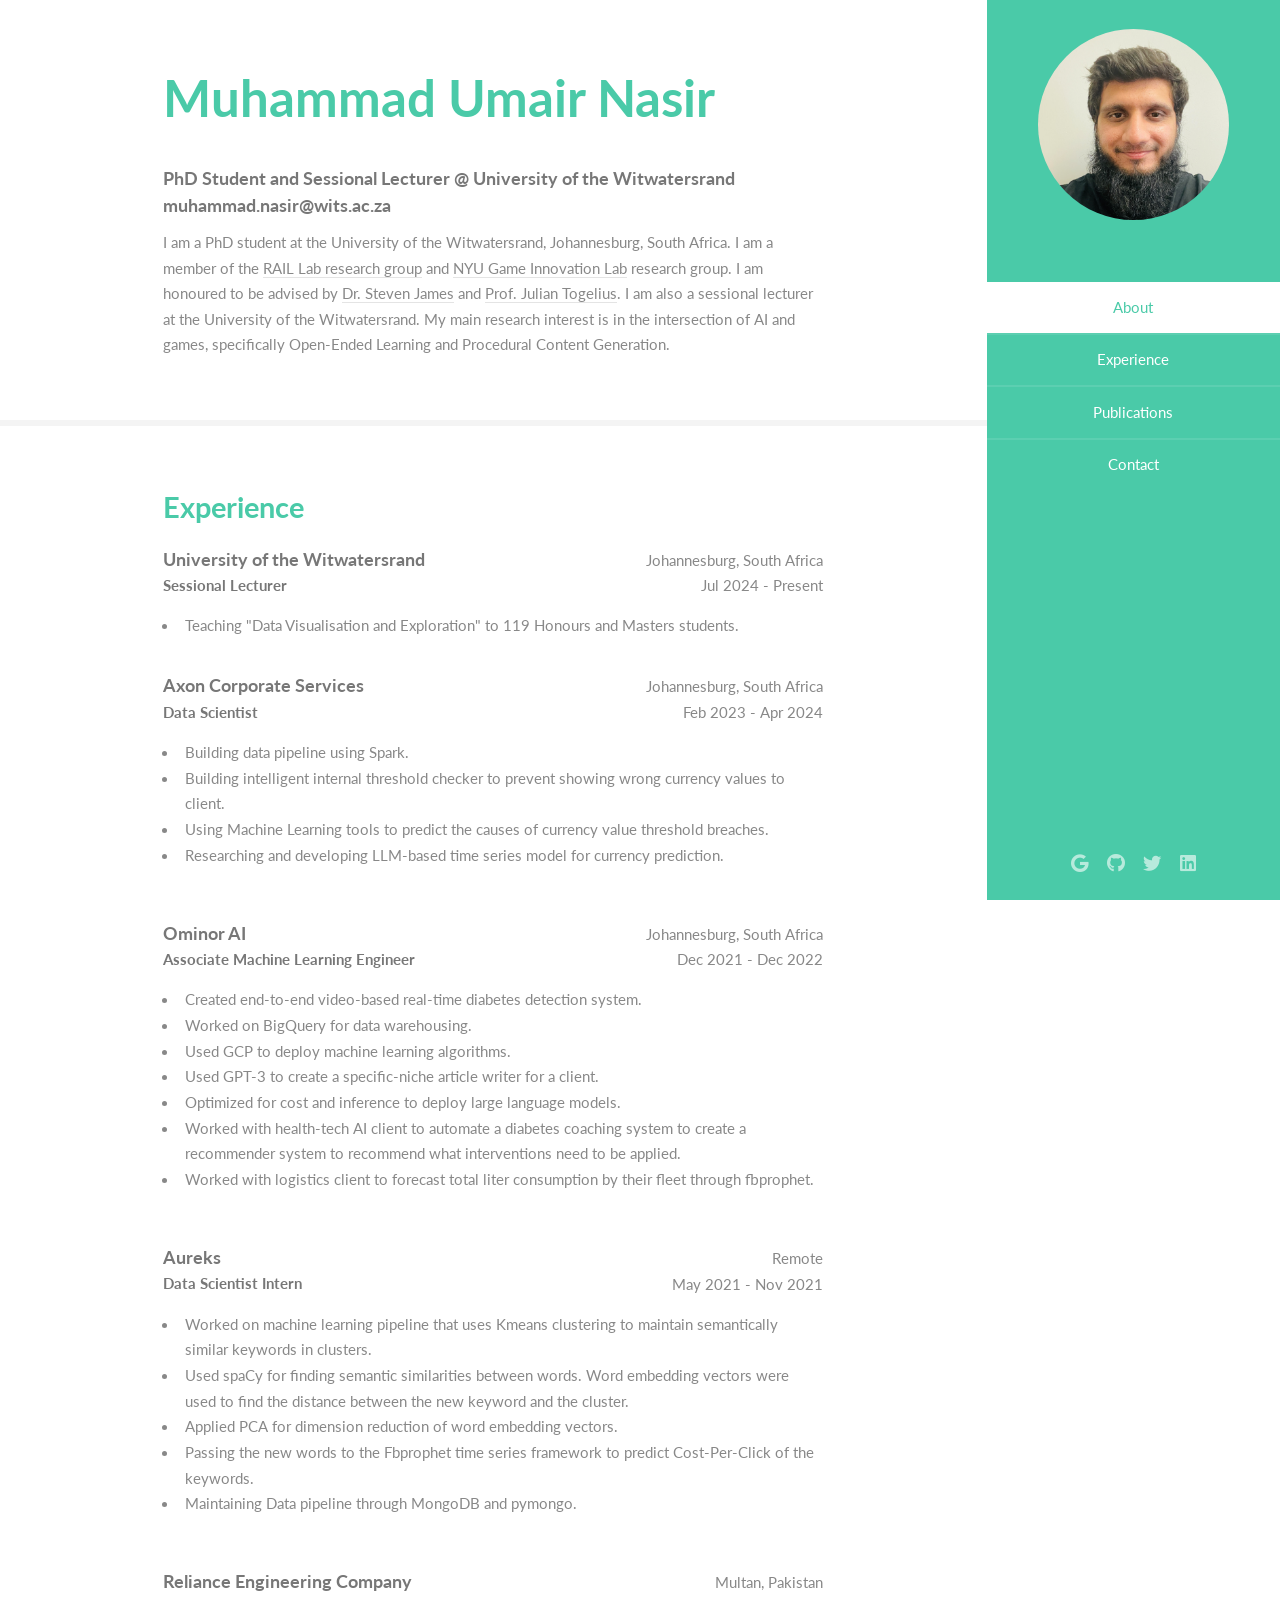
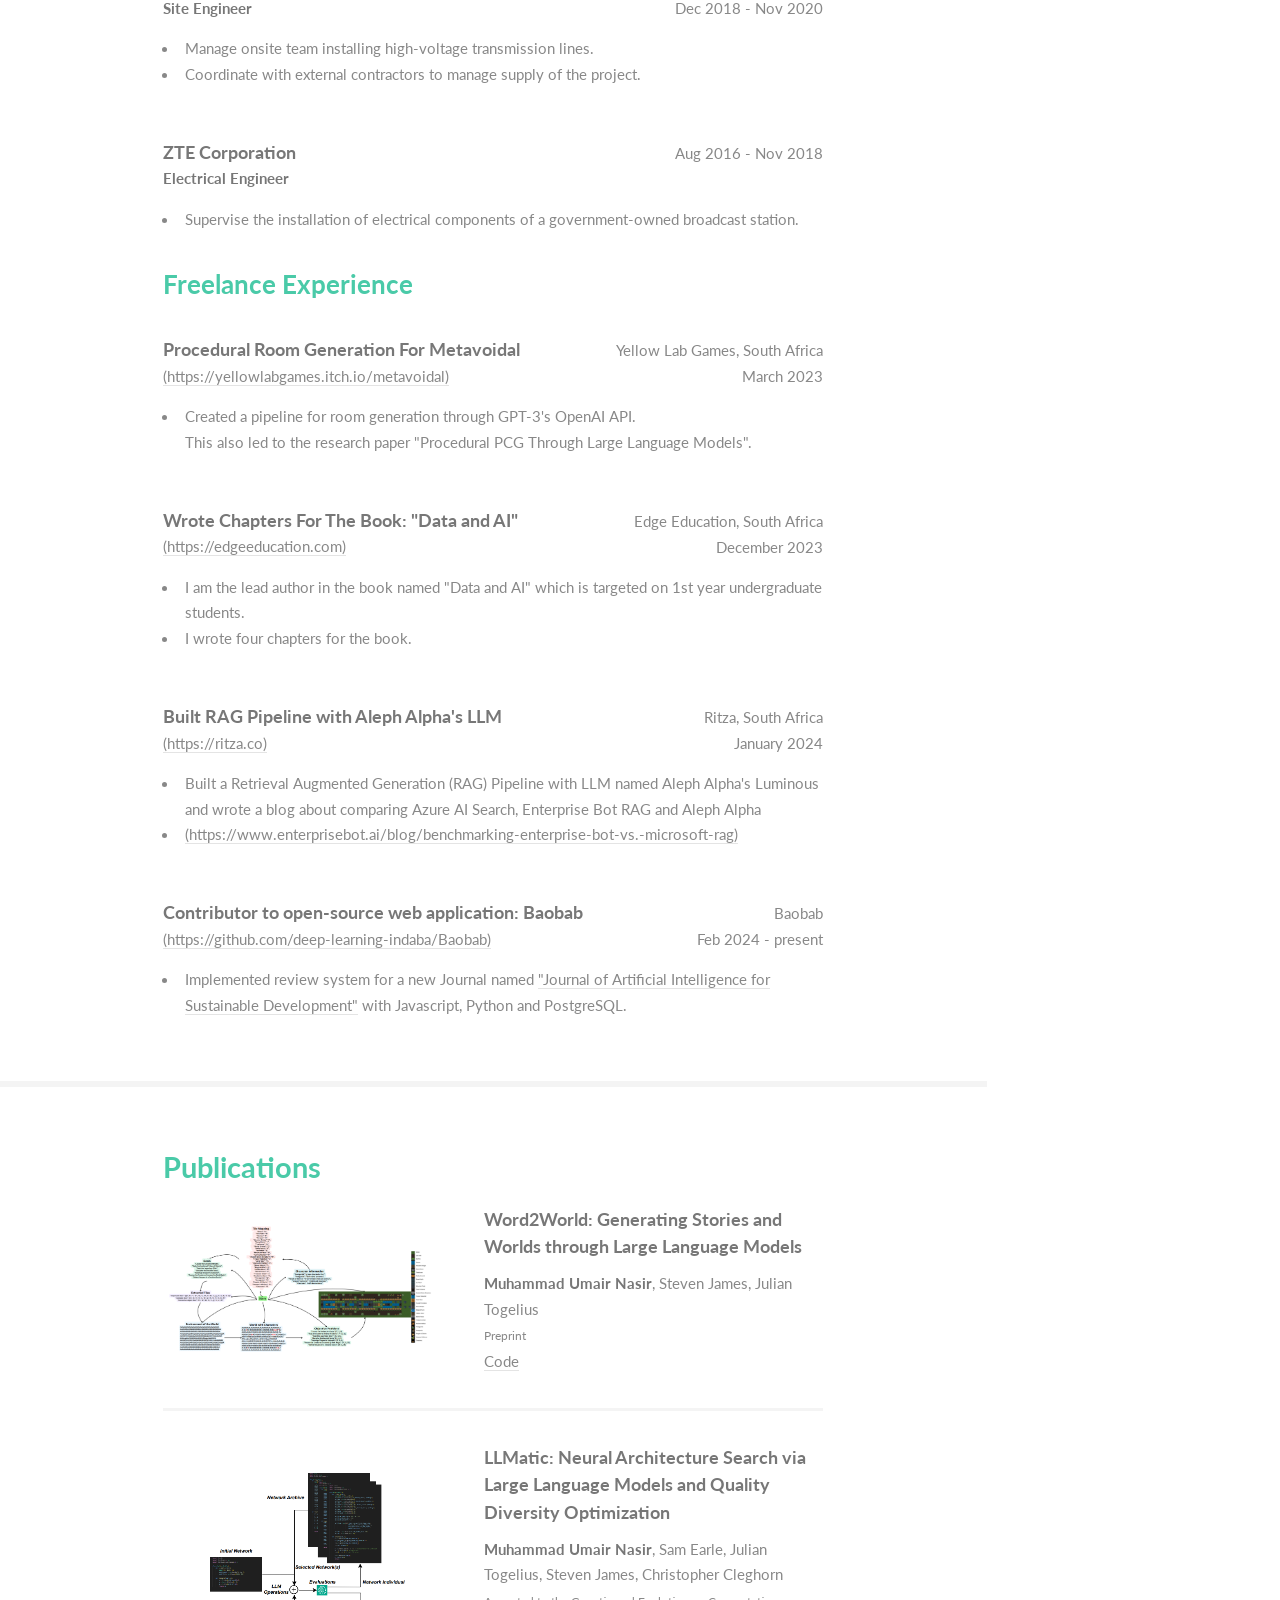
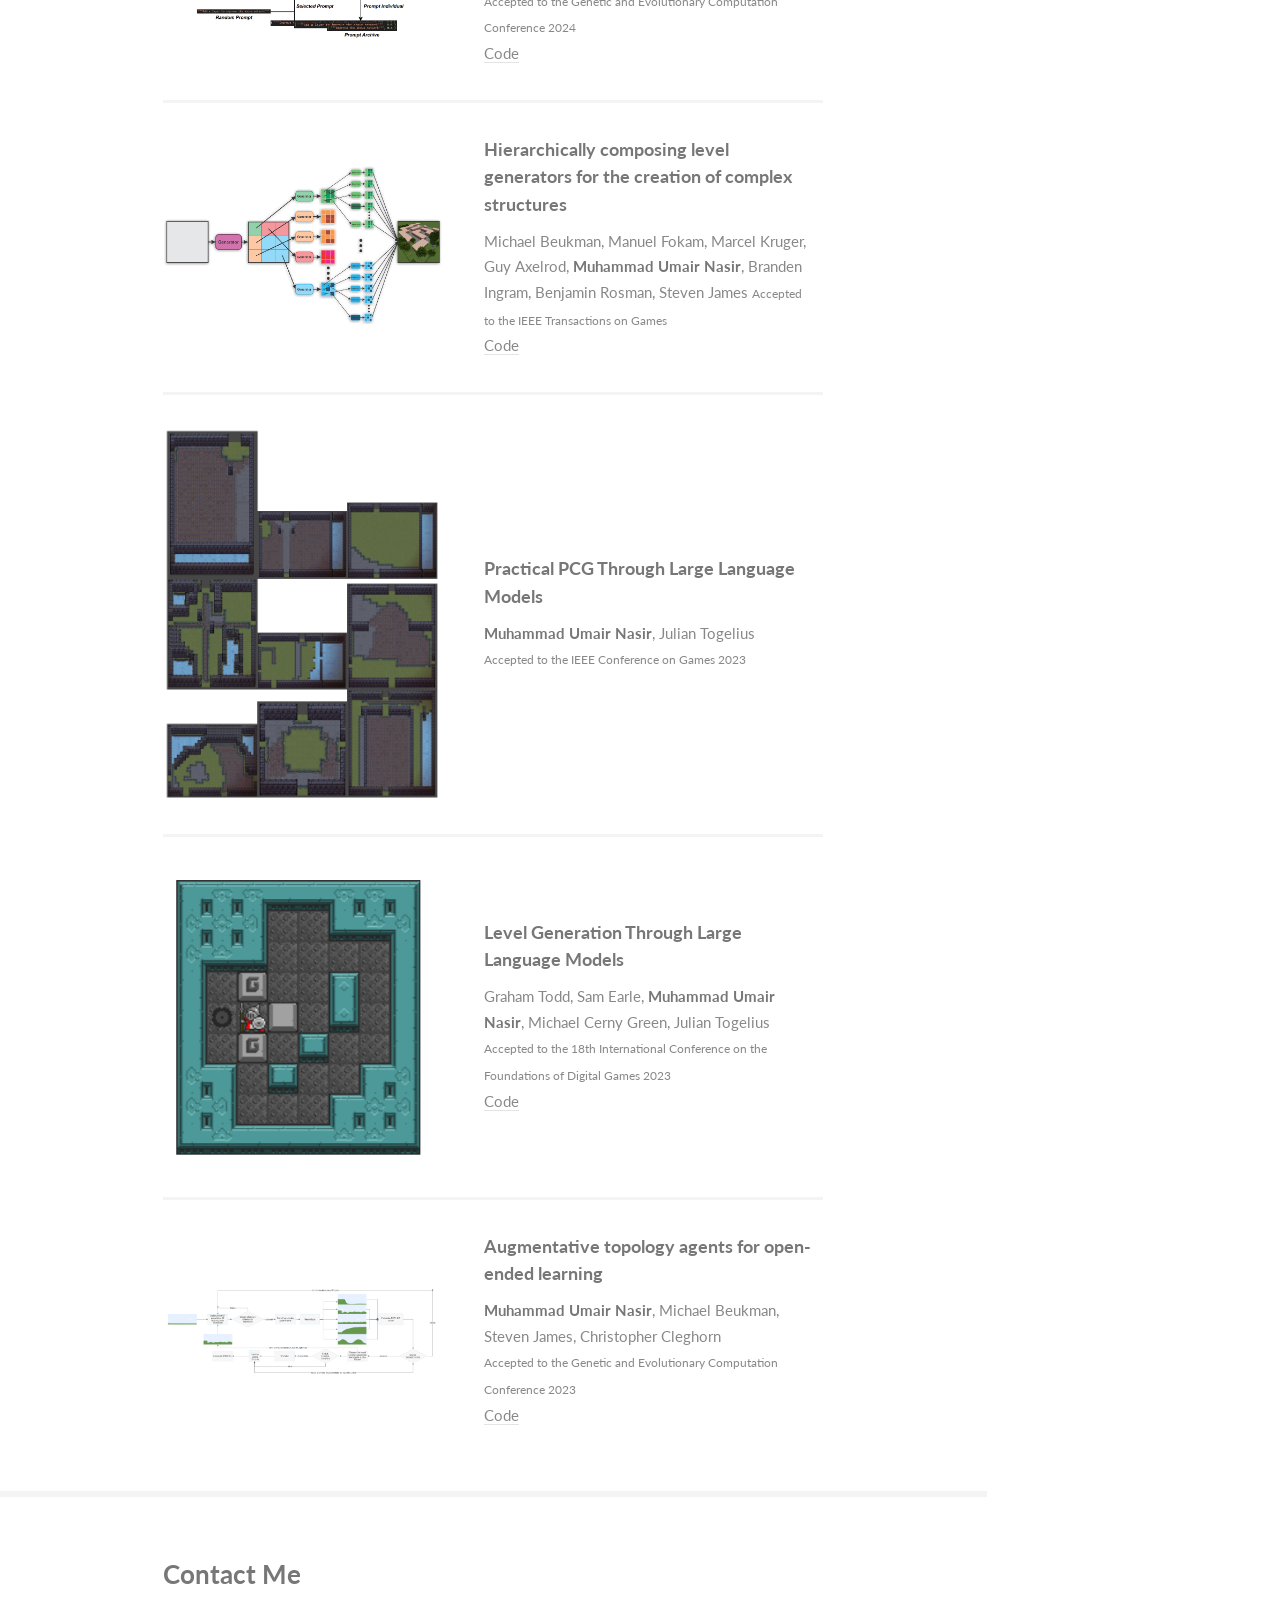
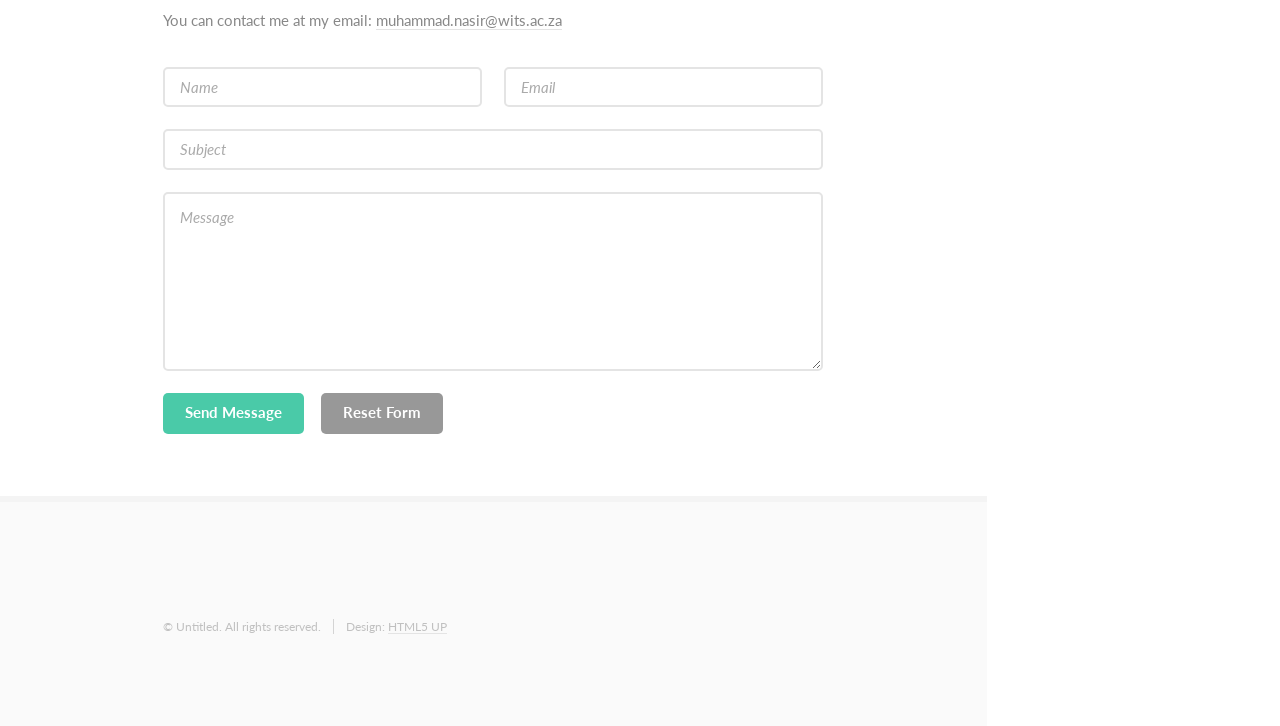
==== commit 3f7ac4c0: "image updated" ====
--- a/index.html
+++ b/index.html
@@ -10,13 +10,14 @@
 		<meta charset="utf-8" />
 		<meta name="viewport" content="width=device-width, initial-scale=1, user-scalable=no" />
 		<link rel="stylesheet" href="assets/css/main.css" />
+		<link rel="icon" type="image/png" href="images/tab-avatar.png">
 	</head>
 	<body class="is-preload">
 
 		<!-- Header -->
 			<section id="header">
 				<header>
-					<span class="image avatar"><img src="images/avatar.jpg" alt=""  class="avatar-image"/></span>
+					<span class="image avatar"><img src="images/headshot.jpg" alt=""  class="avatar-image"/></span>
 					<!--<h1 id="logo"><a href="#">Muhammad Umair Nasir</a></h1>-->
 					<!--<p>PhD Student<br />
 					University of the Witwatersrand
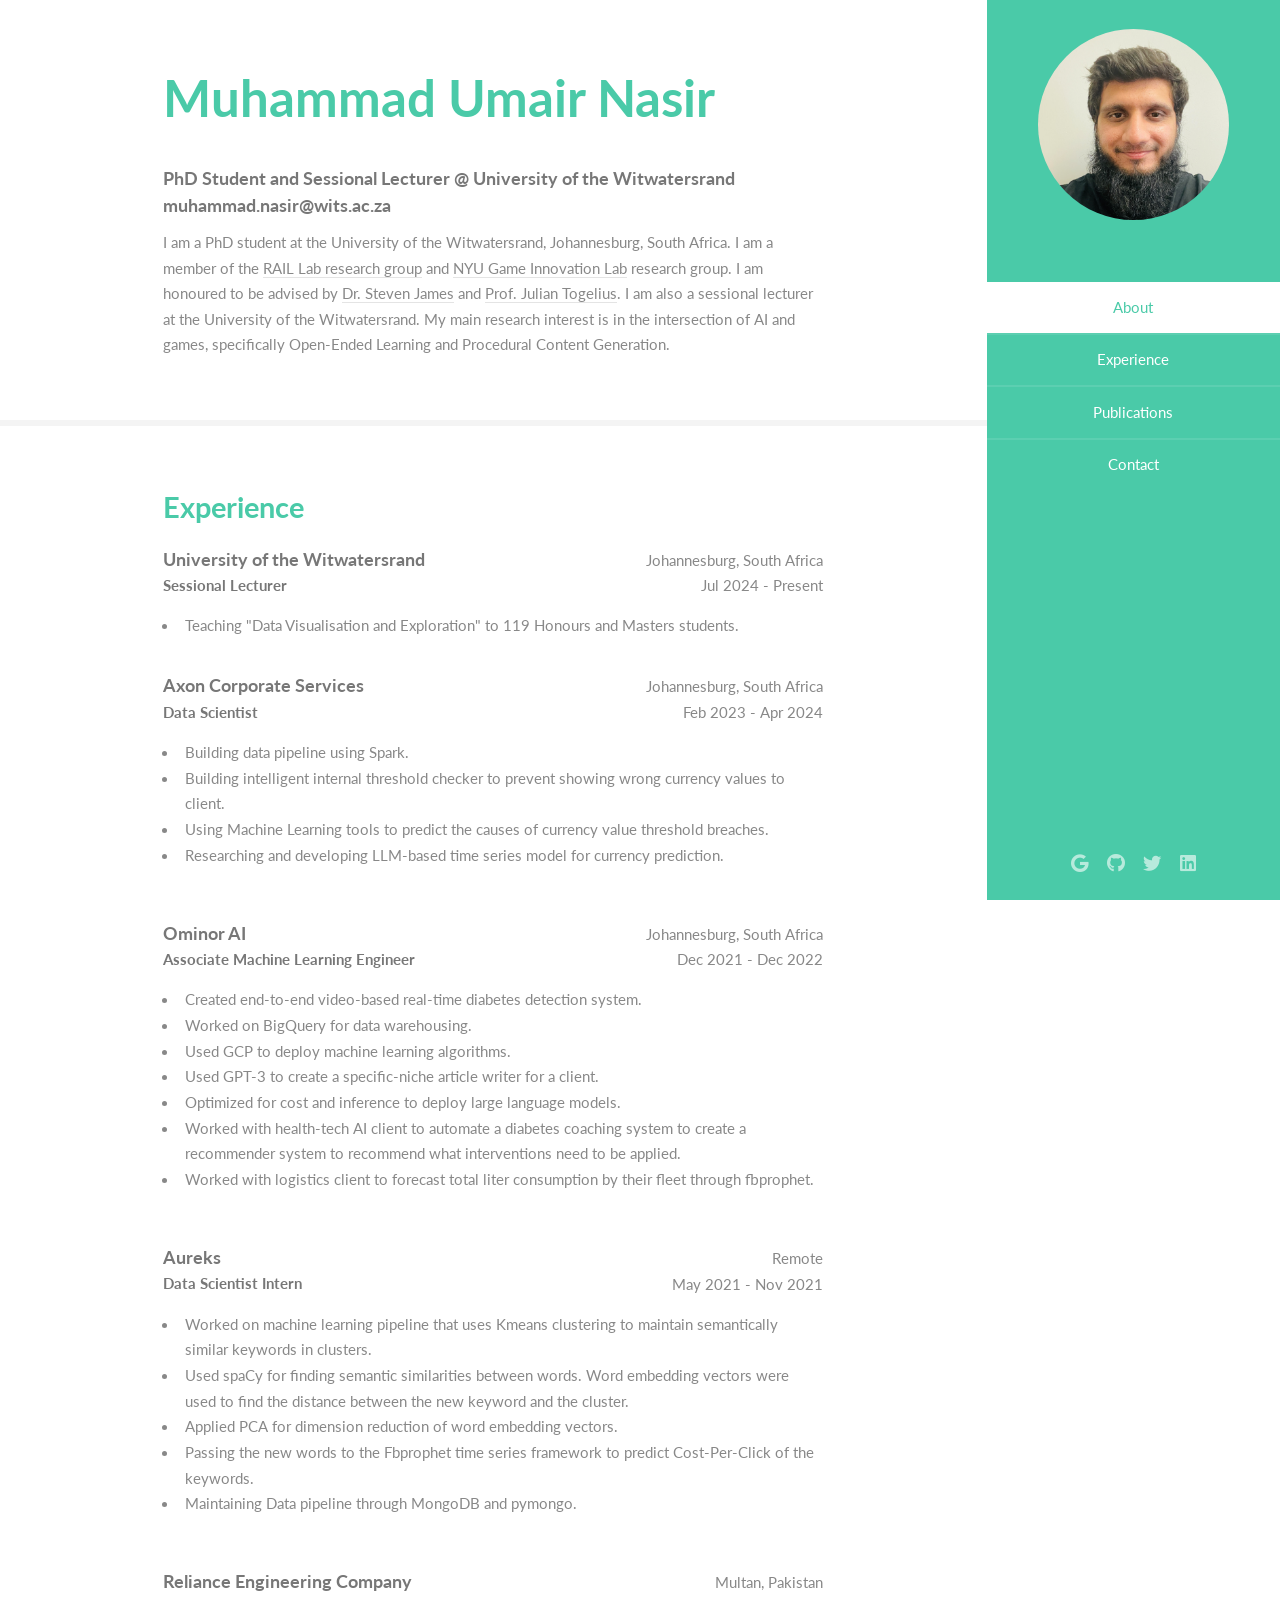
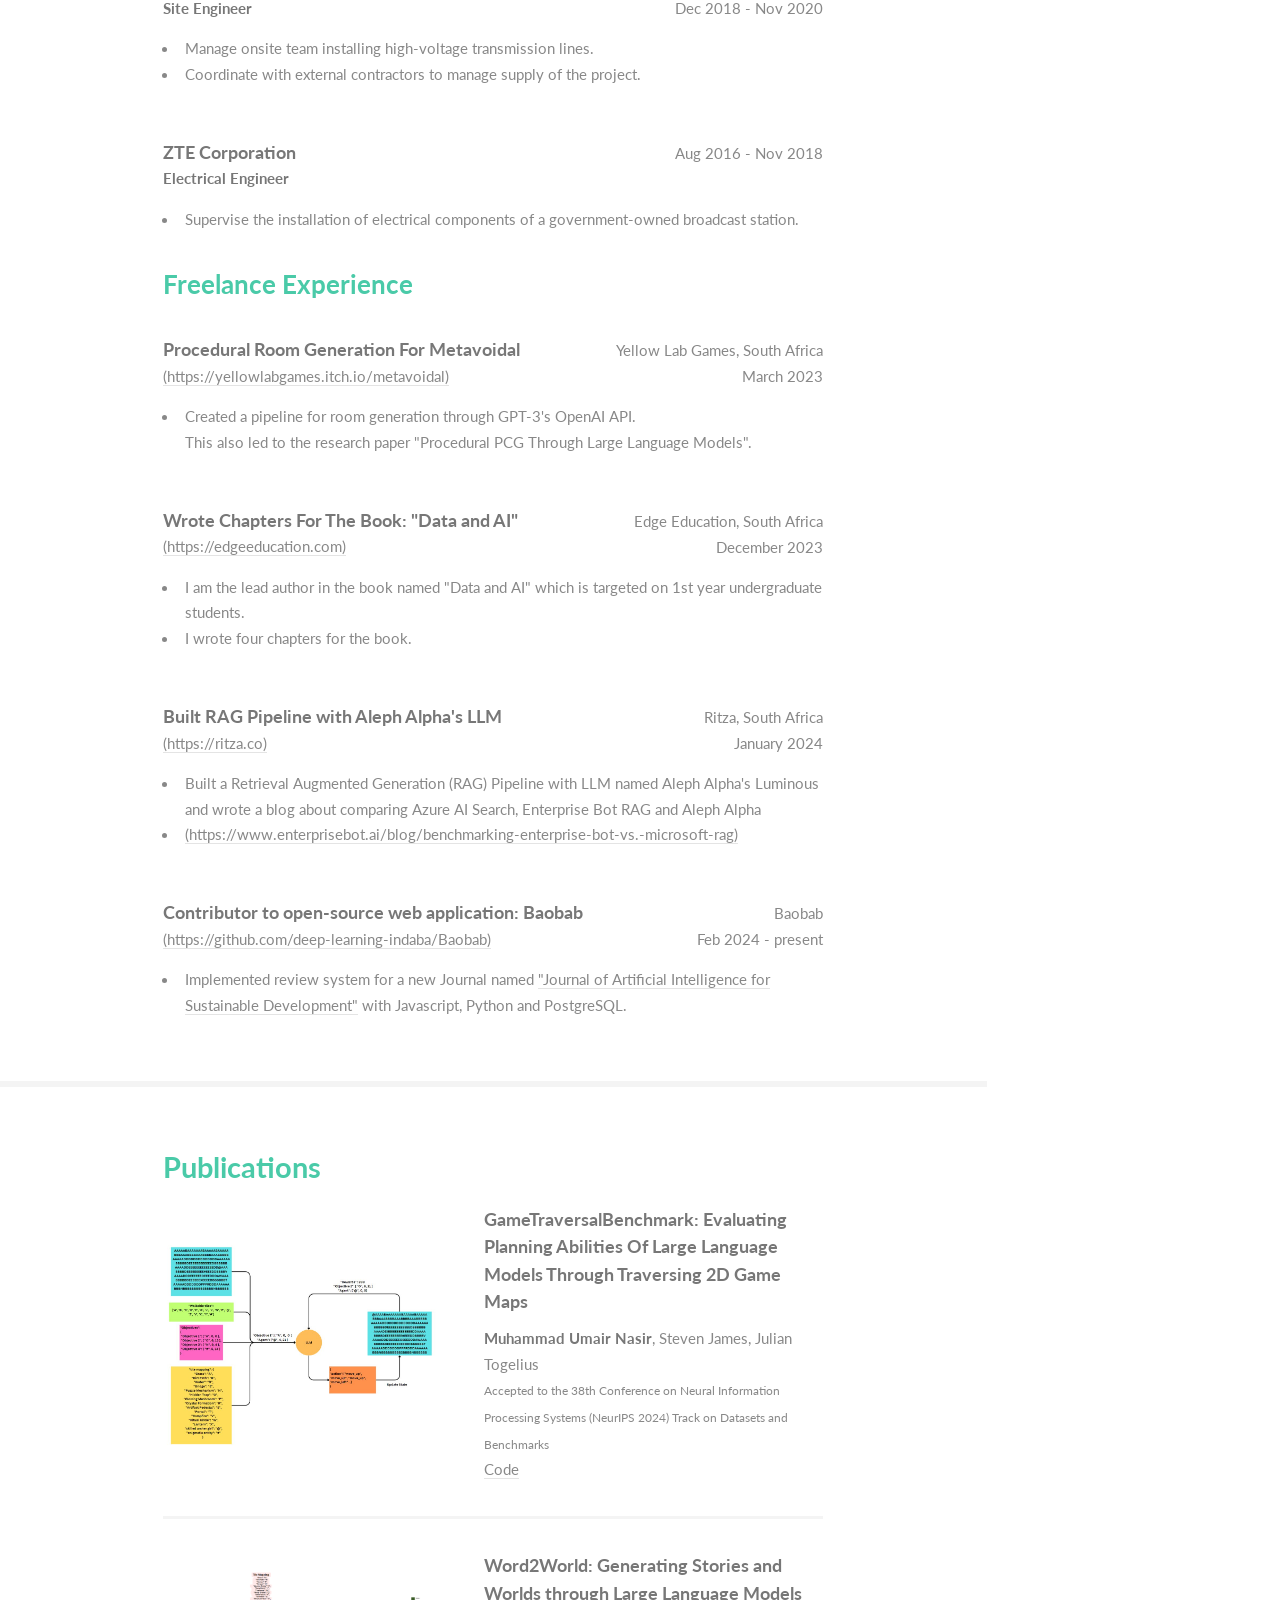
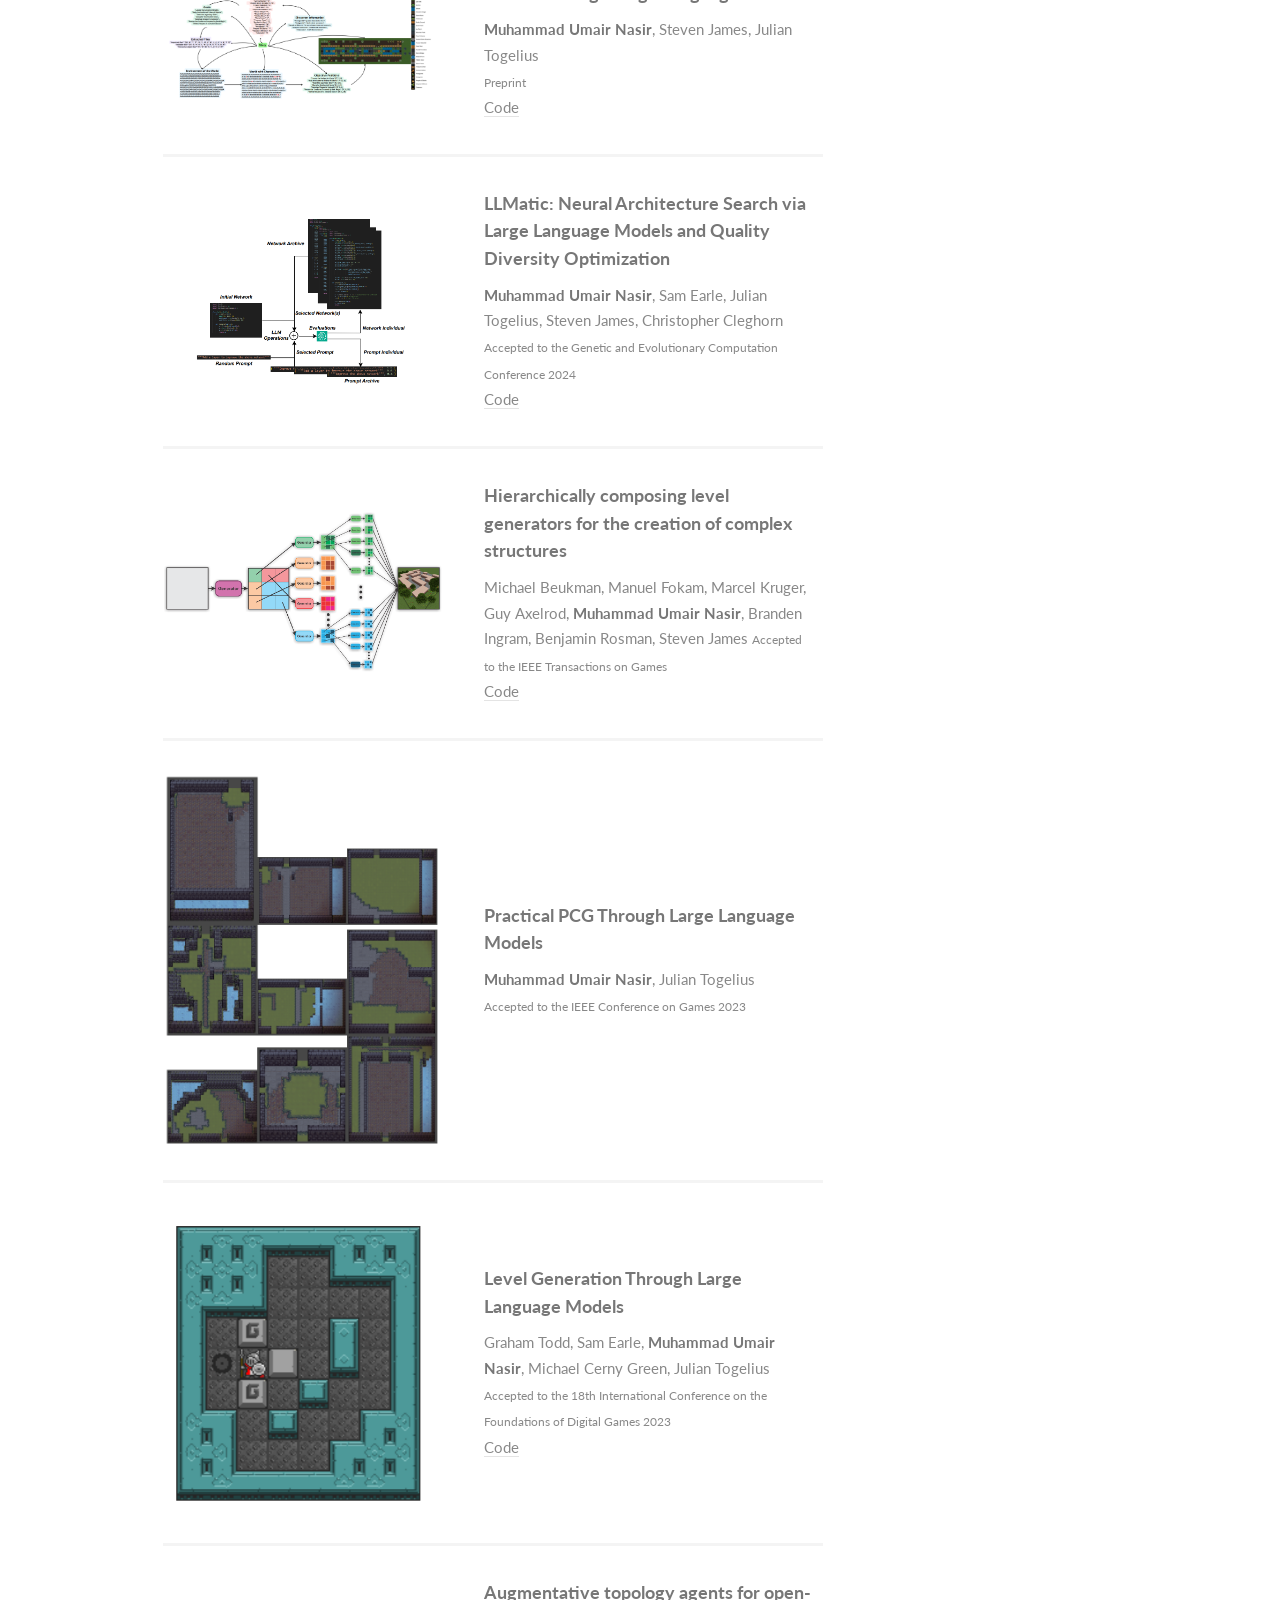
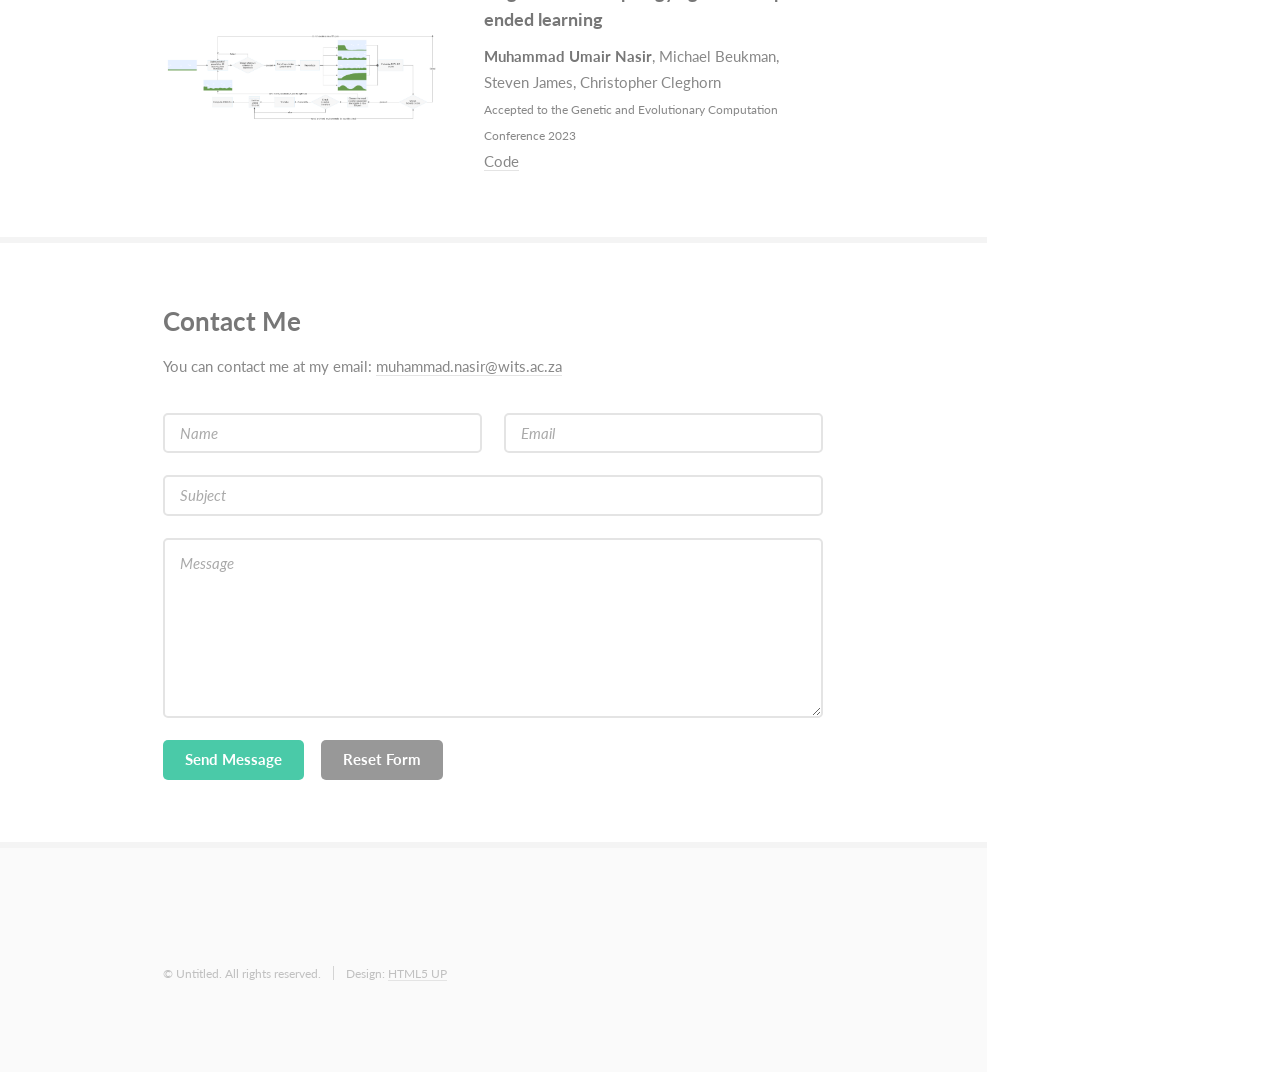
==== commit b582208e: "Added GTB" ====
--- a/index.html
+++ b/index.html
@@ -275,6 +275,15 @@
 								<div class="container">
 									<h2 style="color: #4acaa8;">Publications</h2>
 									<div class="features">
+										<article>
+											<a href="#" class="image"><img src="images/gtb.jpeg" alt="" /></a>
+											<div class="inner">
+												<h4><a href="https://arxiv.org/abs/2410.07765">GameTraversalBenchmark: Evaluating Planning Abilities Of Large Language Models Through Traversing 2D Game Maps</a></h4>
+												<p><strong>Muhammad Umair Nasir</strong>, Steven James, Julian Togelius<br>
+												<span style="font-size: smaller;">Accepted to the 38th Conference on Neural Information Processing Systems (NeurIPS 2024) Track on Datasets and Benchmarks</span>
+												<br><a href="https://github.com/umair-nasir14/Game-Traversal-Benchmark">Code</a></p>
+											</div>
+										</article>
 										<article>
 											<a href="#" class="image"><img src="images/Word2World.png" alt="" /></a>
 											<div class="inner">
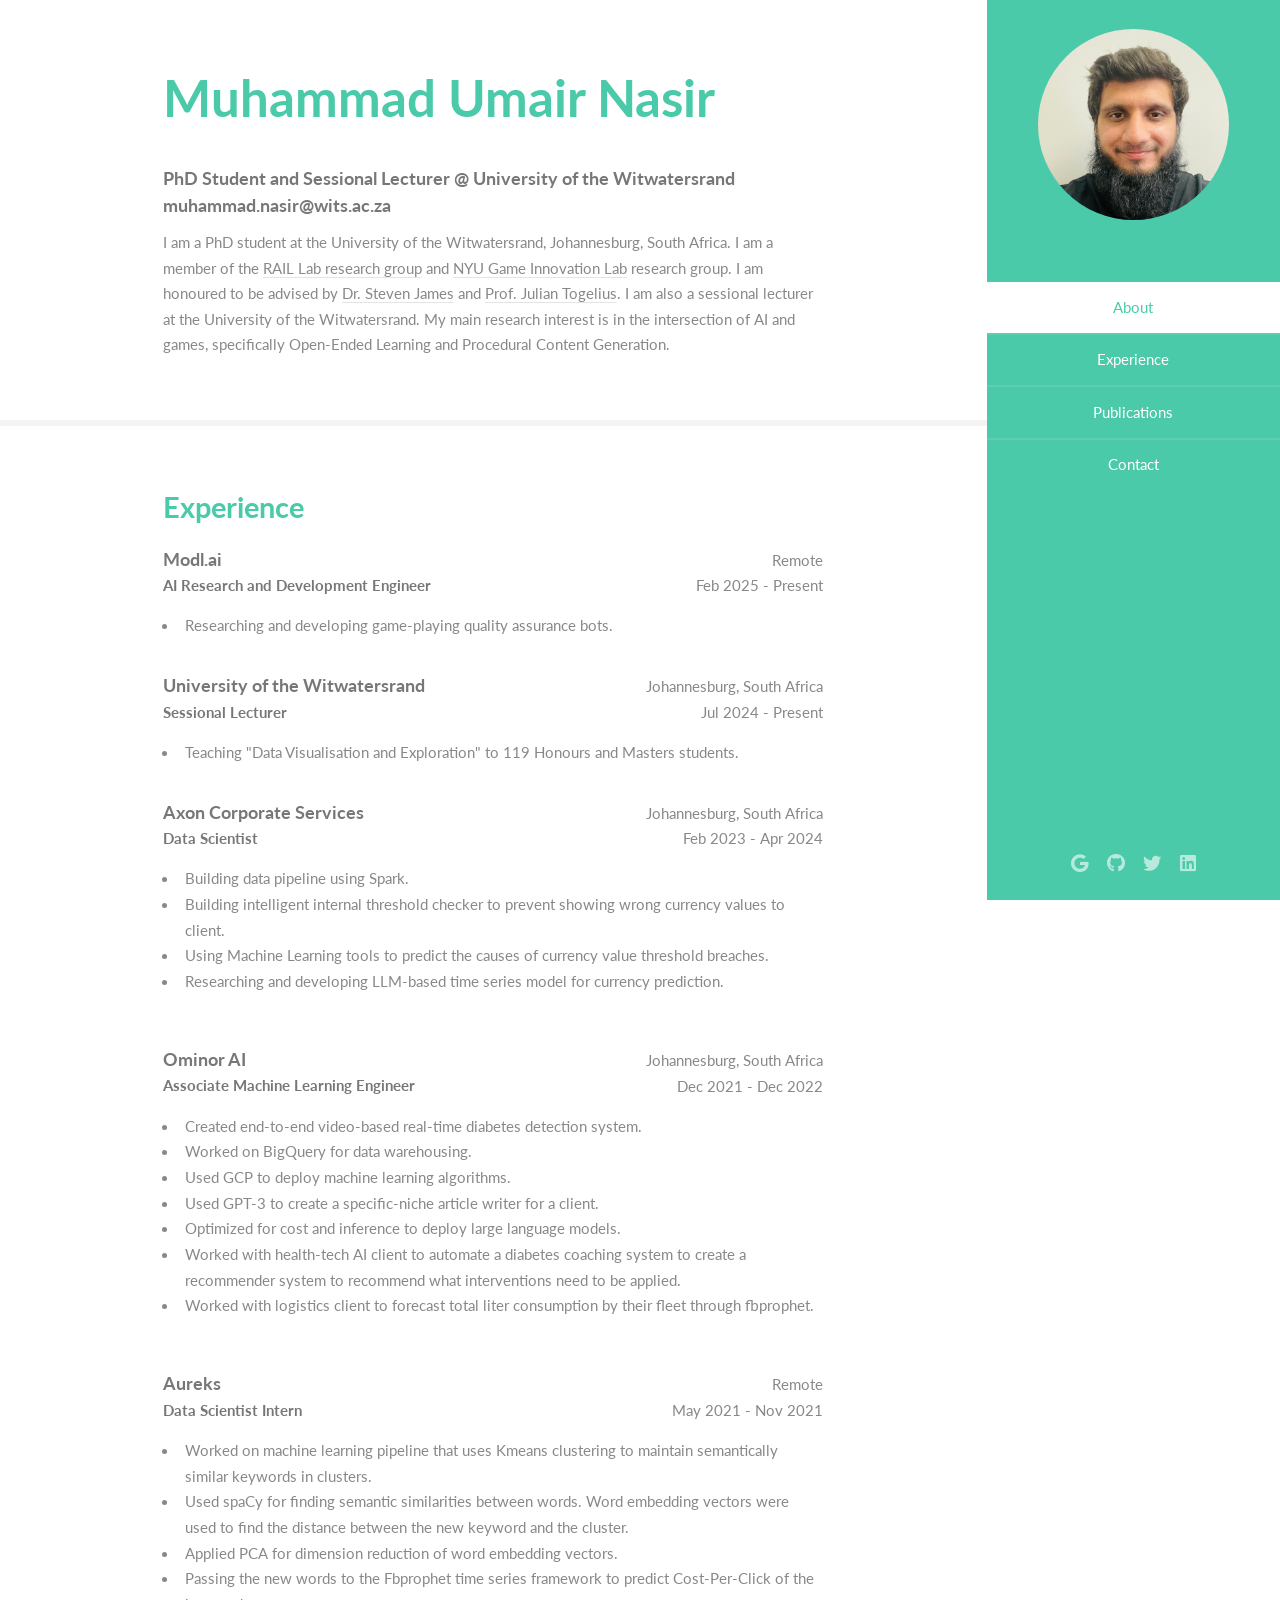
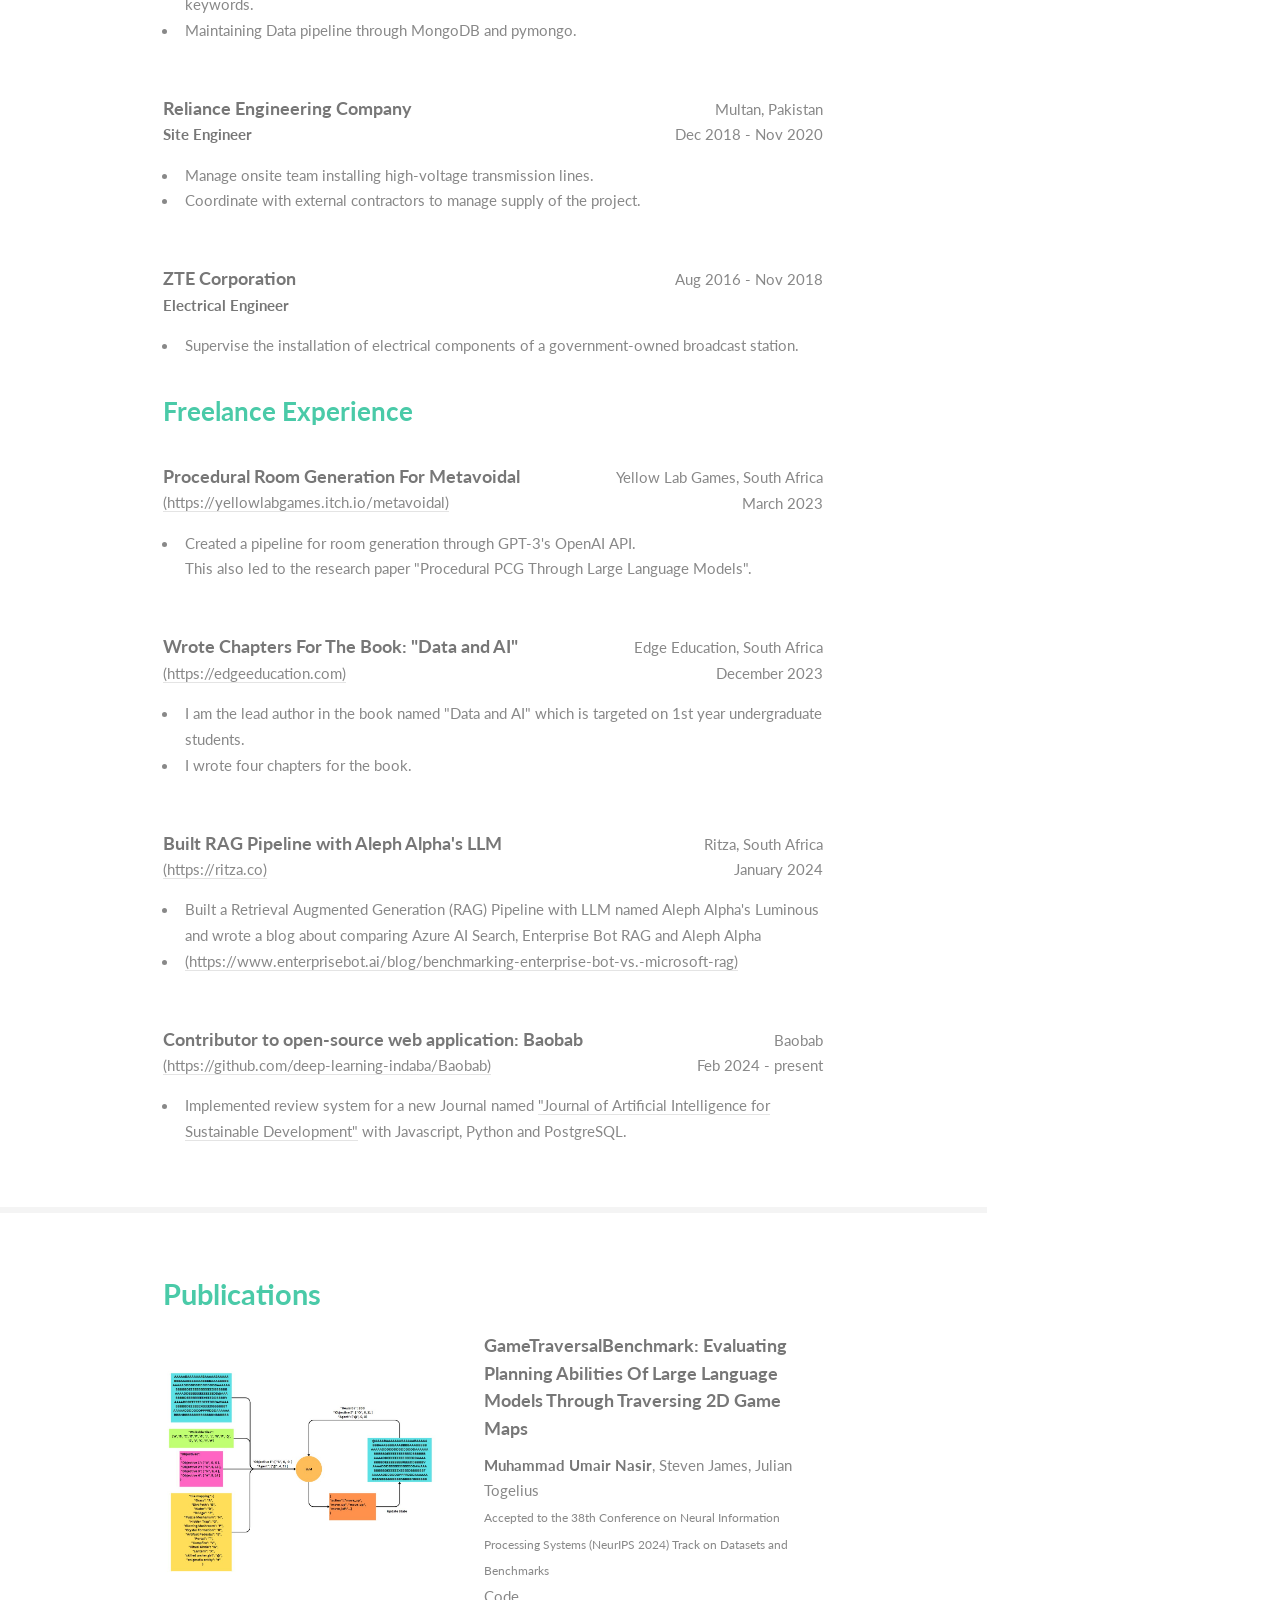
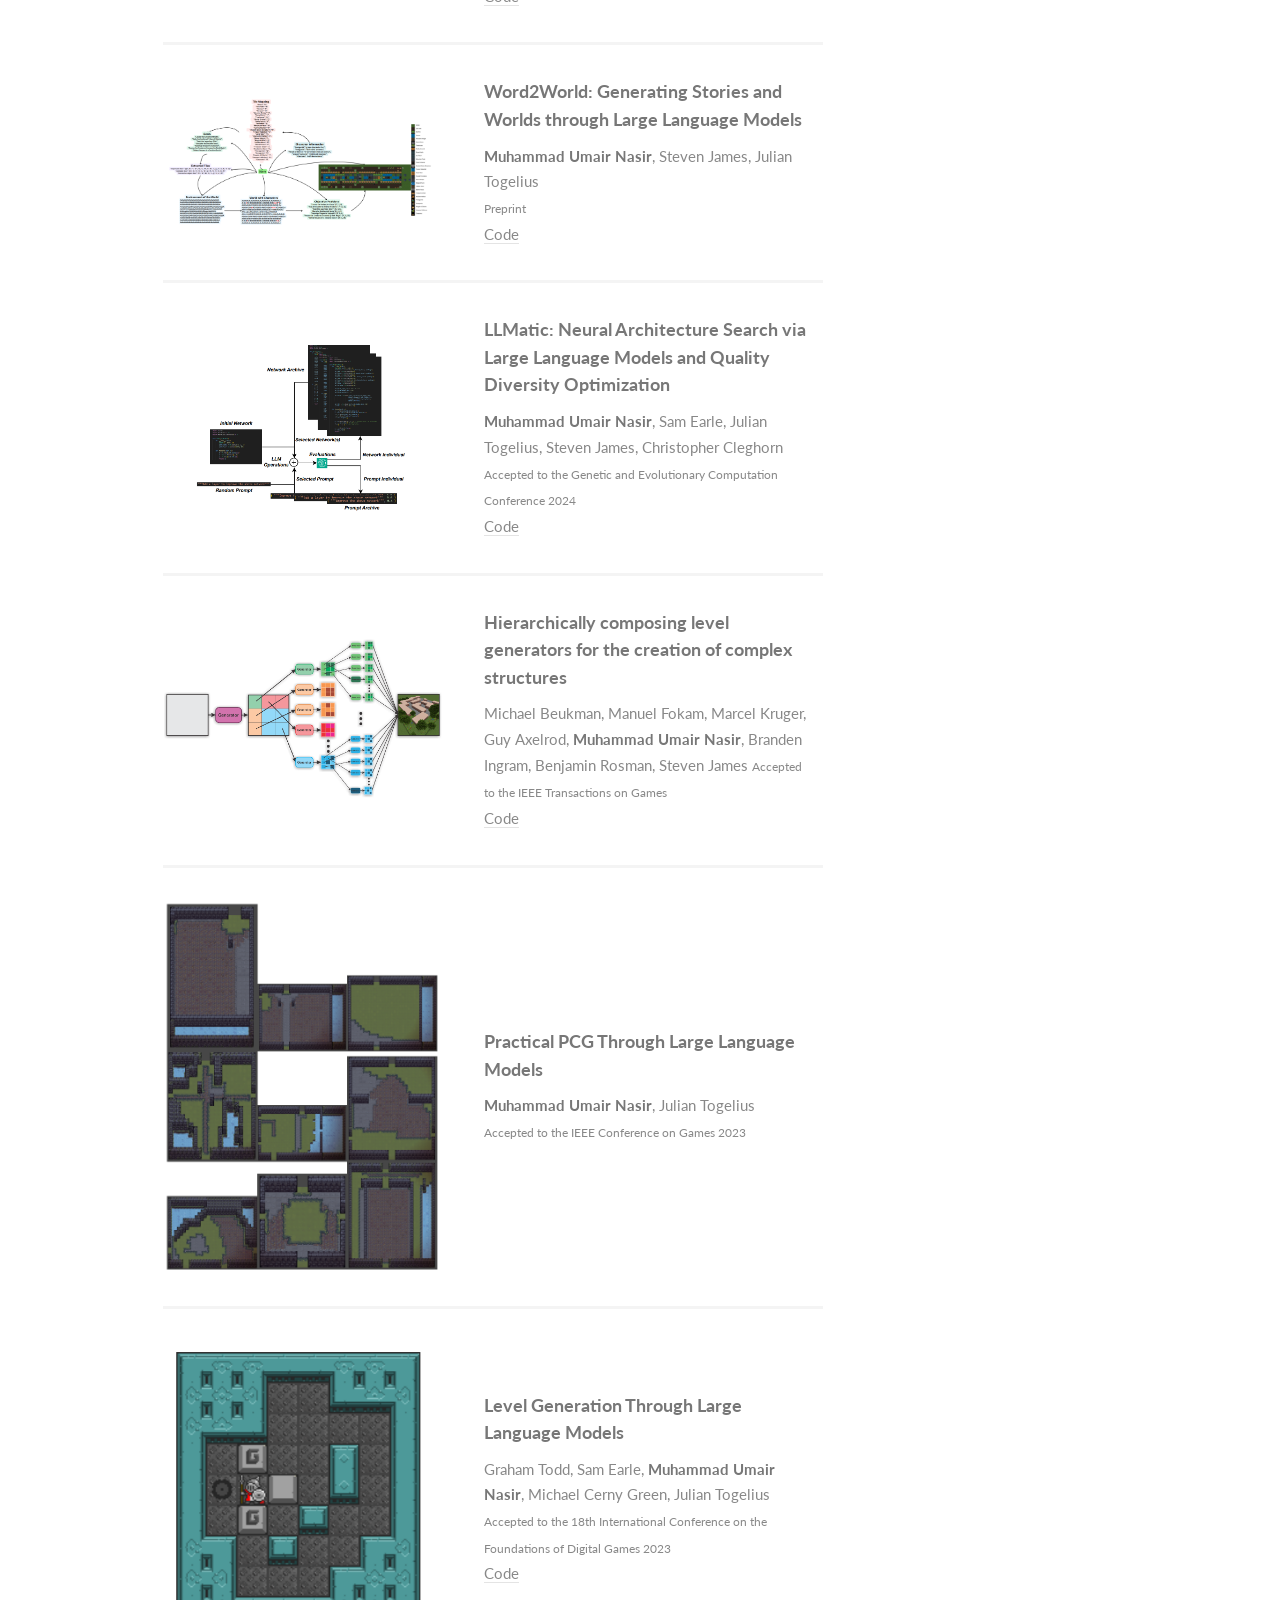
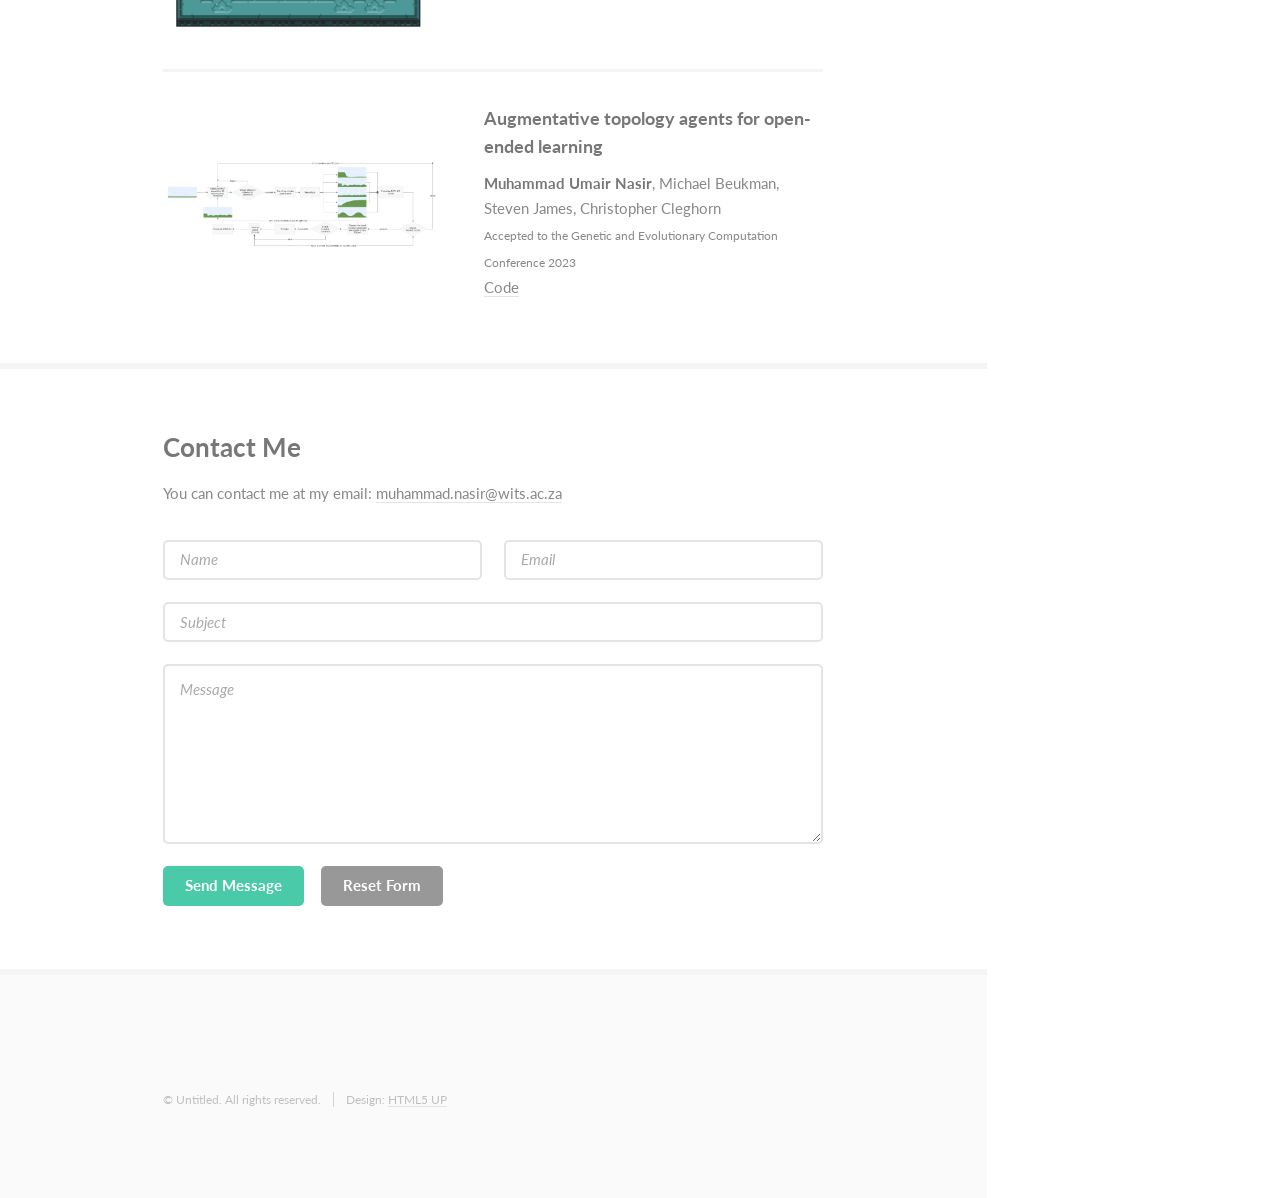
==== commit 6d73a53f: "modl experience added" ====
--- a/index.html
+++ b/index.html
@@ -79,6 +79,20 @@
 									<h2 style="color: #4acaa8;">Experience</h2>
 
 									<section>
+										<!-- Modl.ai -->
+										<div style="display: flex; justify-content: space-between; align-items: baseline;">
+											<div>
+											  <h4 style="margin-bottom: 0; margin-top: 0;">Modl.ai</h4>
+											  <p style="margin-top: 0; margin-bottom: 0.5em;"><strong>AI Research and Development Engineer</strong></p>
+											</div>
+											<p style="text-align: right; margin: 0;">
+											  Remote<br>
+											  Feb 2025 - Present	
+											</p>
+										</div>
+										<ul style="margin-top: 0.5em;">
+											<li>Researching and developing game-playing quality assurance bots.</li>
+										</ul>
 										<!-- University of the Witwatersrand -->
 										<div style="display: flex; justify-content: space-between; align-items: baseline;">
 											<div>
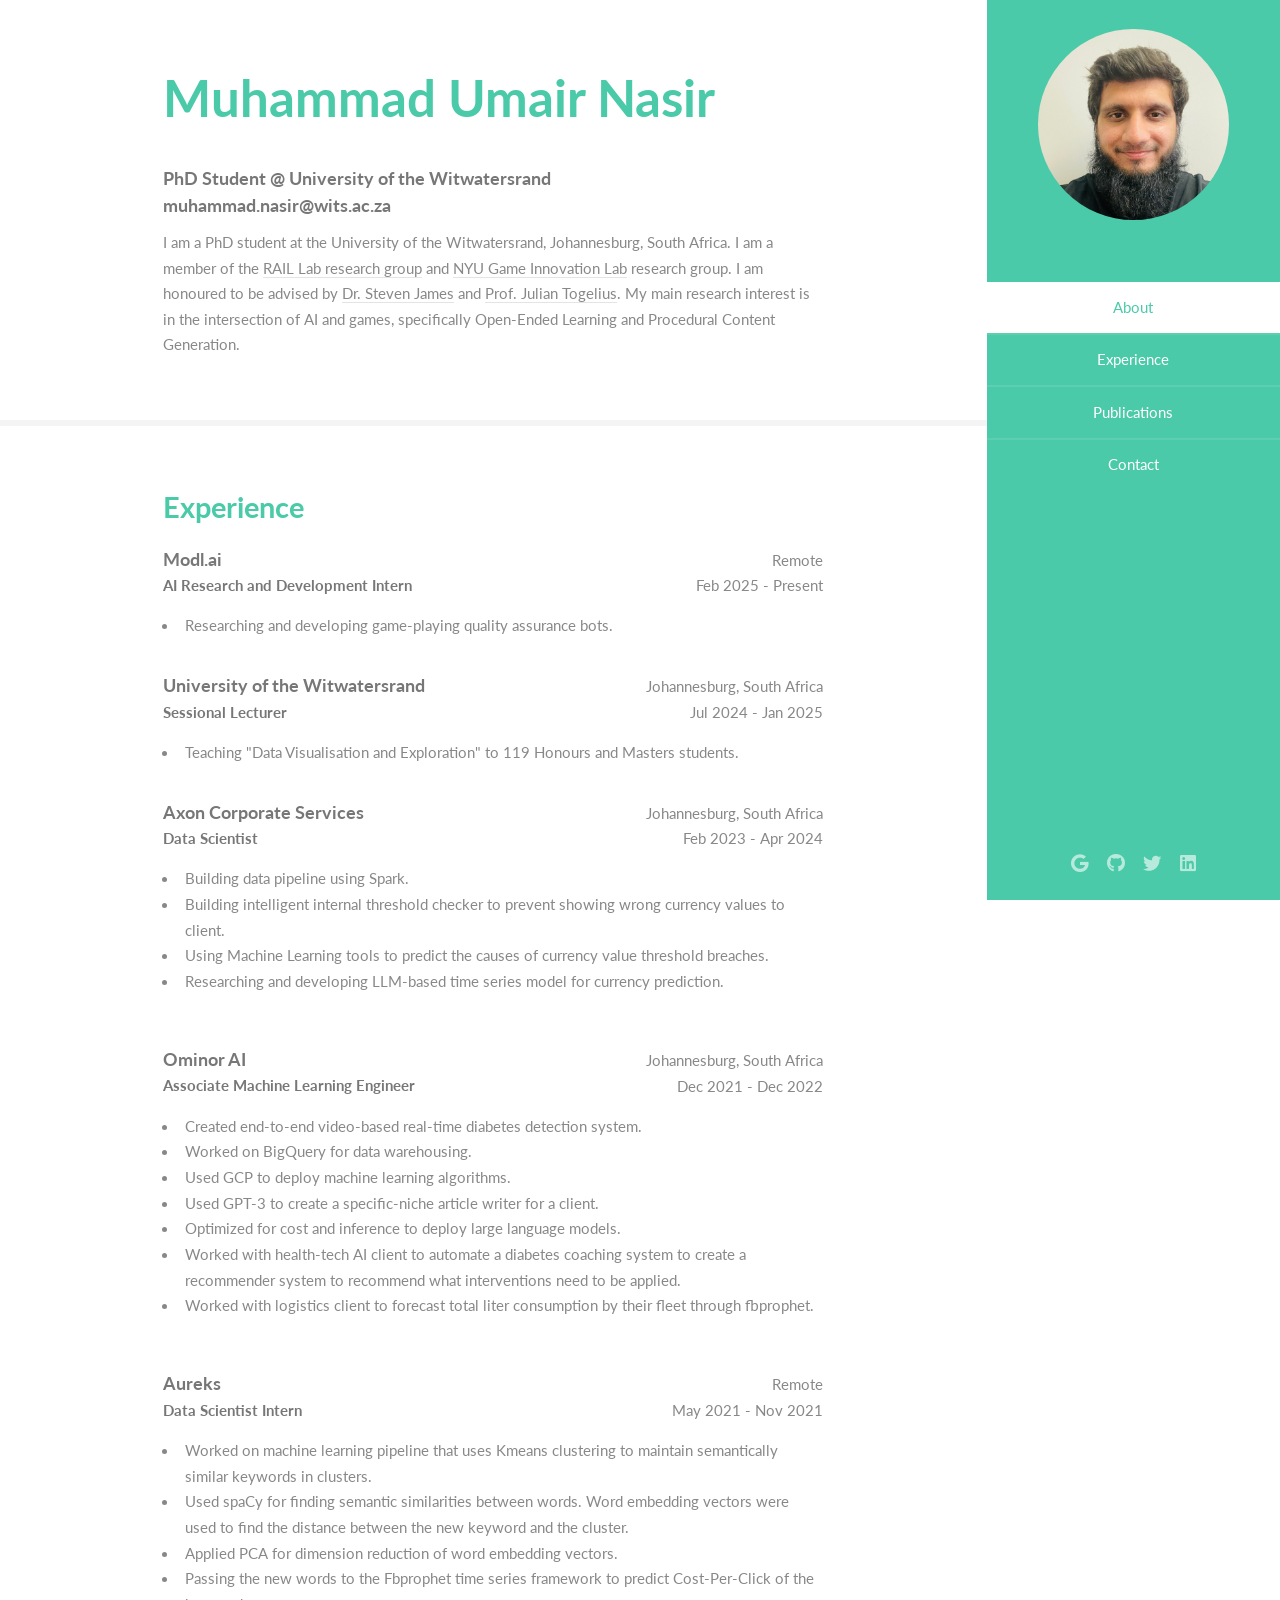
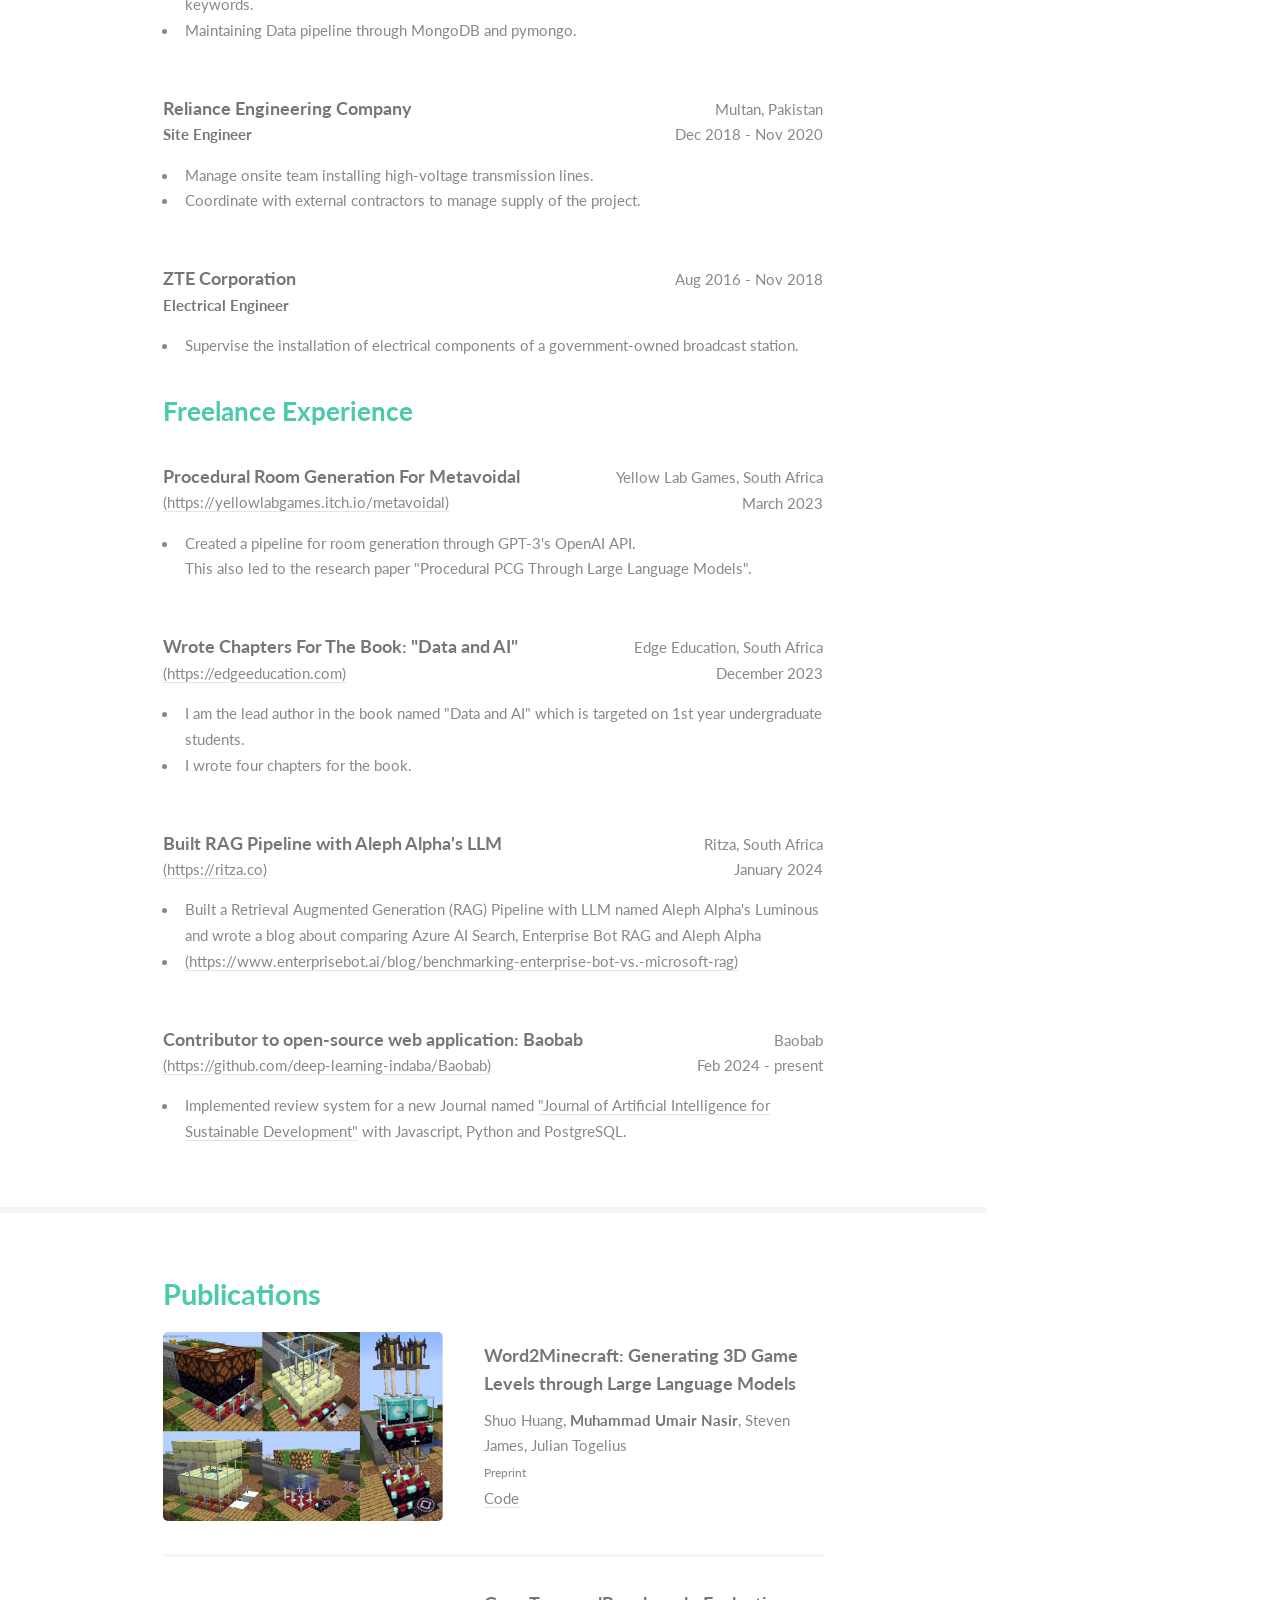
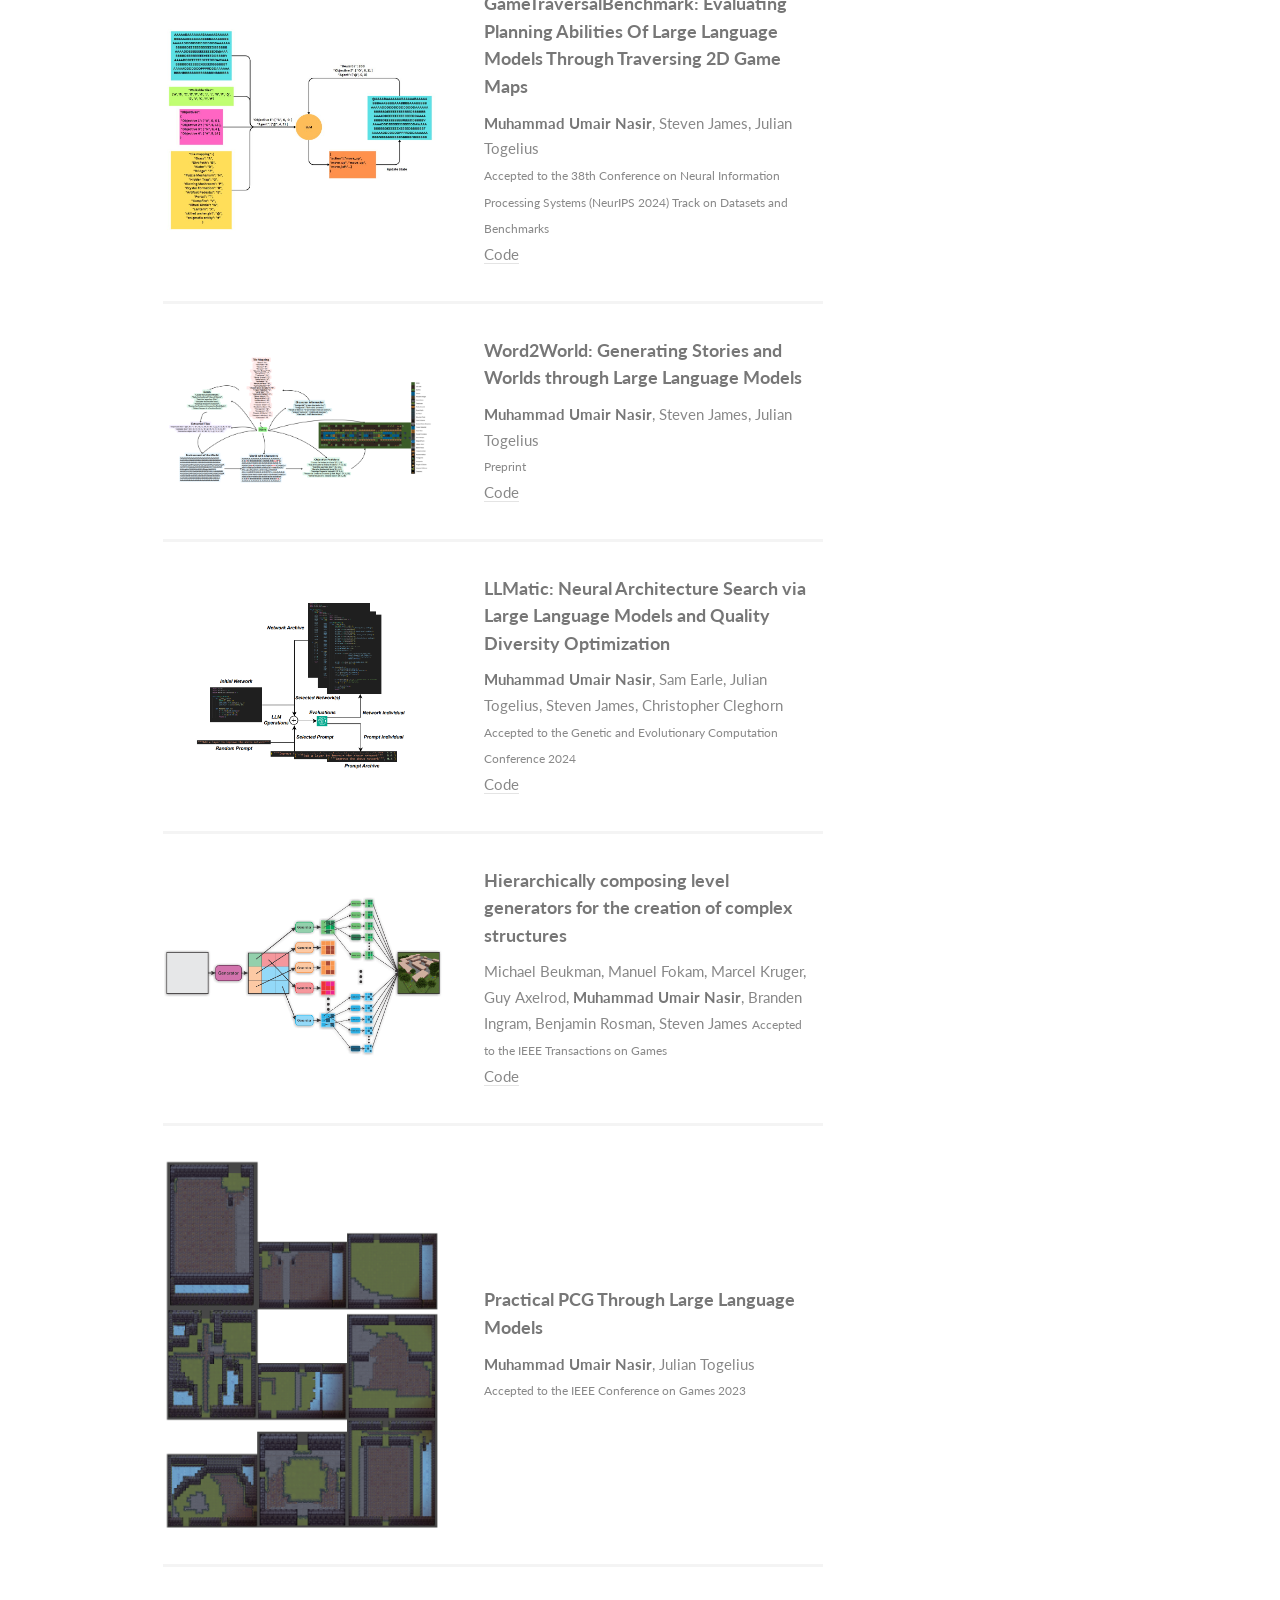
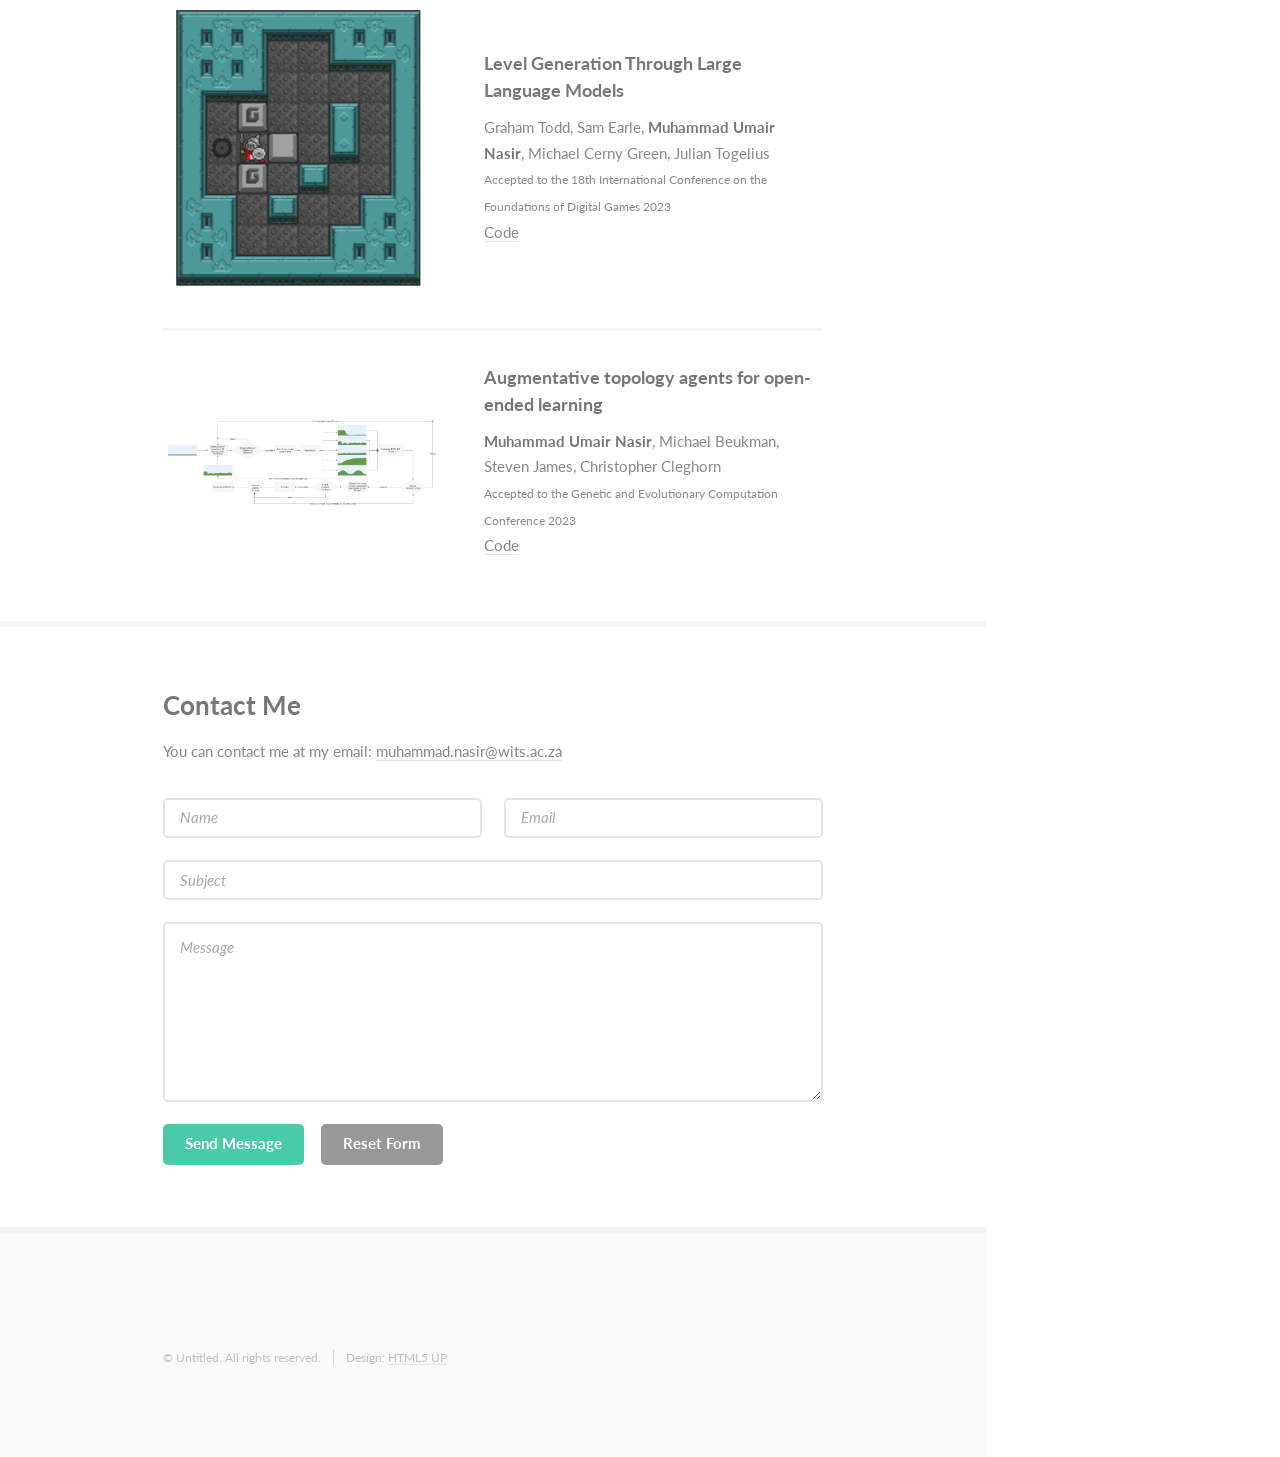
==== commit d7397c80: "W2M added" ====
--- a/index.html
+++ b/index.html
@@ -58,7 +58,7 @@
 								<div class="container">
 									<header class="major">
 										<h2>Muhammad Umair Nasir</h2>
-										<h4>PhD Student and Sessional Lecturer @ University of the Witwatersrand <br>
+										<h4>PhD Student @ University of the Witwatersrand <br>
 											<span style="font-size: large;">muhammad.nasir@wits.ac.za</span></h4>
 										
 									</header>
@@ -66,8 +66,7 @@
 										I am a PhD student at the University of the Witwatersrand, Johannesburg, South Africa. 
 										I am a member of the <a href="https://www.raillab.org/">RAIL Lab research group</a> and <a href="https://game.engineering.nyu.edu/">NYU Game Innovation Lab</a> 
 										research group. I am honoured to be advised by <a href="https://scholar.google.com/citations?user=_EJDz50AAAAJ&hl=en&authuser=2">Dr. Steven James</a> and 
-										<a href="https://scholar.google.com/citations?user=lr4I9BwAAAAJ&hl=en&authuser=2">Prof. Julian Togelius</a>. I am also a sessional lecturer at the 
-										University of the Witwatersrand. My main research interest is in the intersection of AI and games, specifically Open-Ended Learning and Procedural Content Generation.
+										<a href="https://scholar.google.com/citations?user=lr4I9BwAAAAJ&hl=en&authuser=2">Prof. Julian Togelius</a>. My main research interest is in the intersection of AI and games, specifically Open-Ended Learning and Procedural Content Generation.
 
 									</p>
 								</div>
@@ -83,7 +82,7 @@
 										<div style="display: flex; justify-content: space-between; align-items: baseline;">
 											<div>
 											  <h4 style="margin-bottom: 0; margin-top: 0;">Modl.ai</h4>
-											  <p style="margin-top: 0; margin-bottom: 0.5em;"><strong>AI Research and Development Engineer</strong></p>
+											  <p style="margin-top: 0; margin-bottom: 0.5em;"><strong>AI Research and Development Intern</strong></p>
 											</div>
 											<p style="text-align: right; margin: 0;">
 											  Remote<br>
@@ -101,7 +100,7 @@
 											</div>
 											<p style="text-align: right; margin: 0;">
 											  Johannesburg, South Africa<br>
-											  Jul 2024 - Present
+											  Jul 2024 - Jan 2025	
 											</p>
 										</div>
 										<ul style="margin-top: 0.5em;">
@@ -289,6 +288,15 @@
 								<div class="container">
 									<h2 style="color: #4acaa8;">Publications</h2>
 									<div class="features">
+										<article>
+											<a href="#" class="image"><img src="images/Word2Minecraft.png" alt="" /></a>
+											<div class="inner">
+												<h4><a href="https://arxiv.org/abs/2503.16536">Word2Minecraft: Generating 3D Game Levels through Large Language Models</a></h4>
+												<p>Shuo Huang, <strong>Muhammad Umair Nasir</strong>, Steven James, Julian Togelius<br>
+												<span style="font-size: smaller;">Preprint</span>
+												<br><a href="https://github.com/JMZ-kk/Word2Minecraft/tree/word2mc_v0">Code</a></p>
+											</div>
+										</article>
 										<article>
 											<a href="#" class="image"><img src="images/gtb.jpeg" alt="" /></a>
 											<div class="inner">
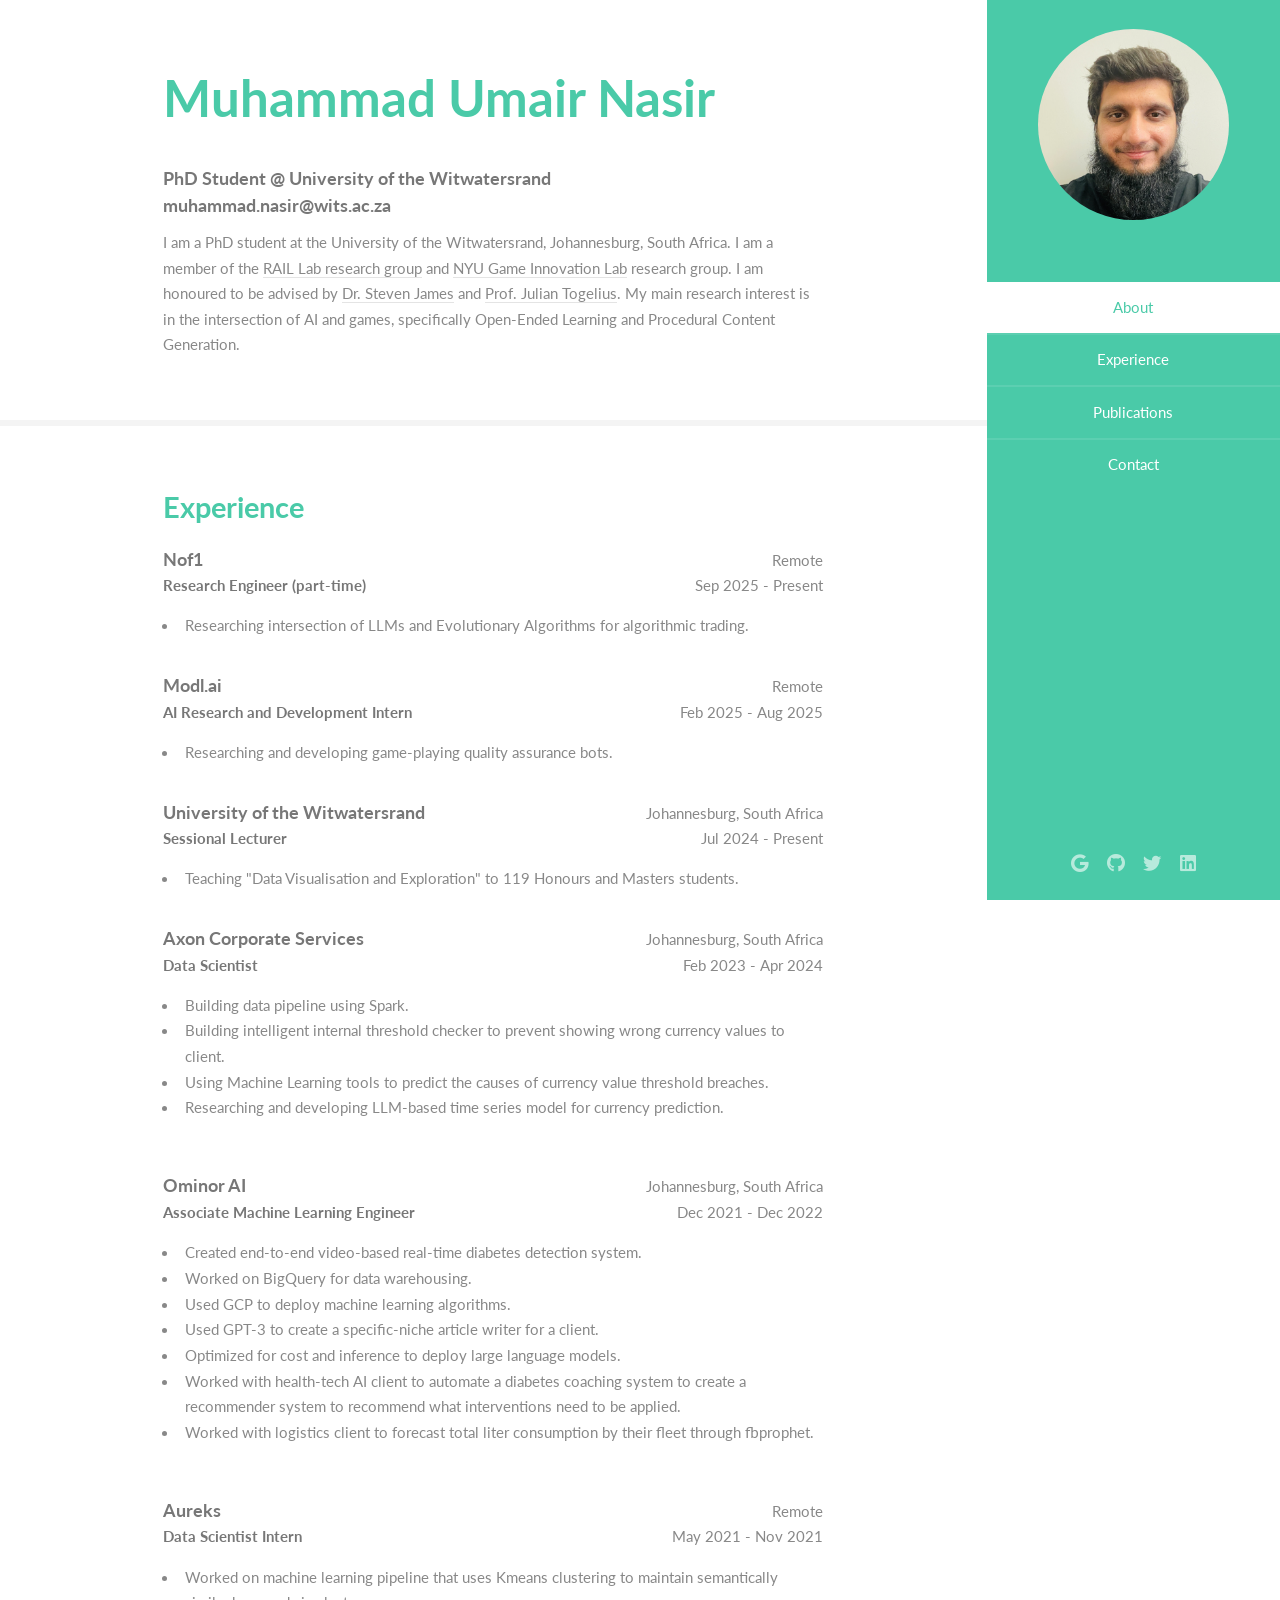
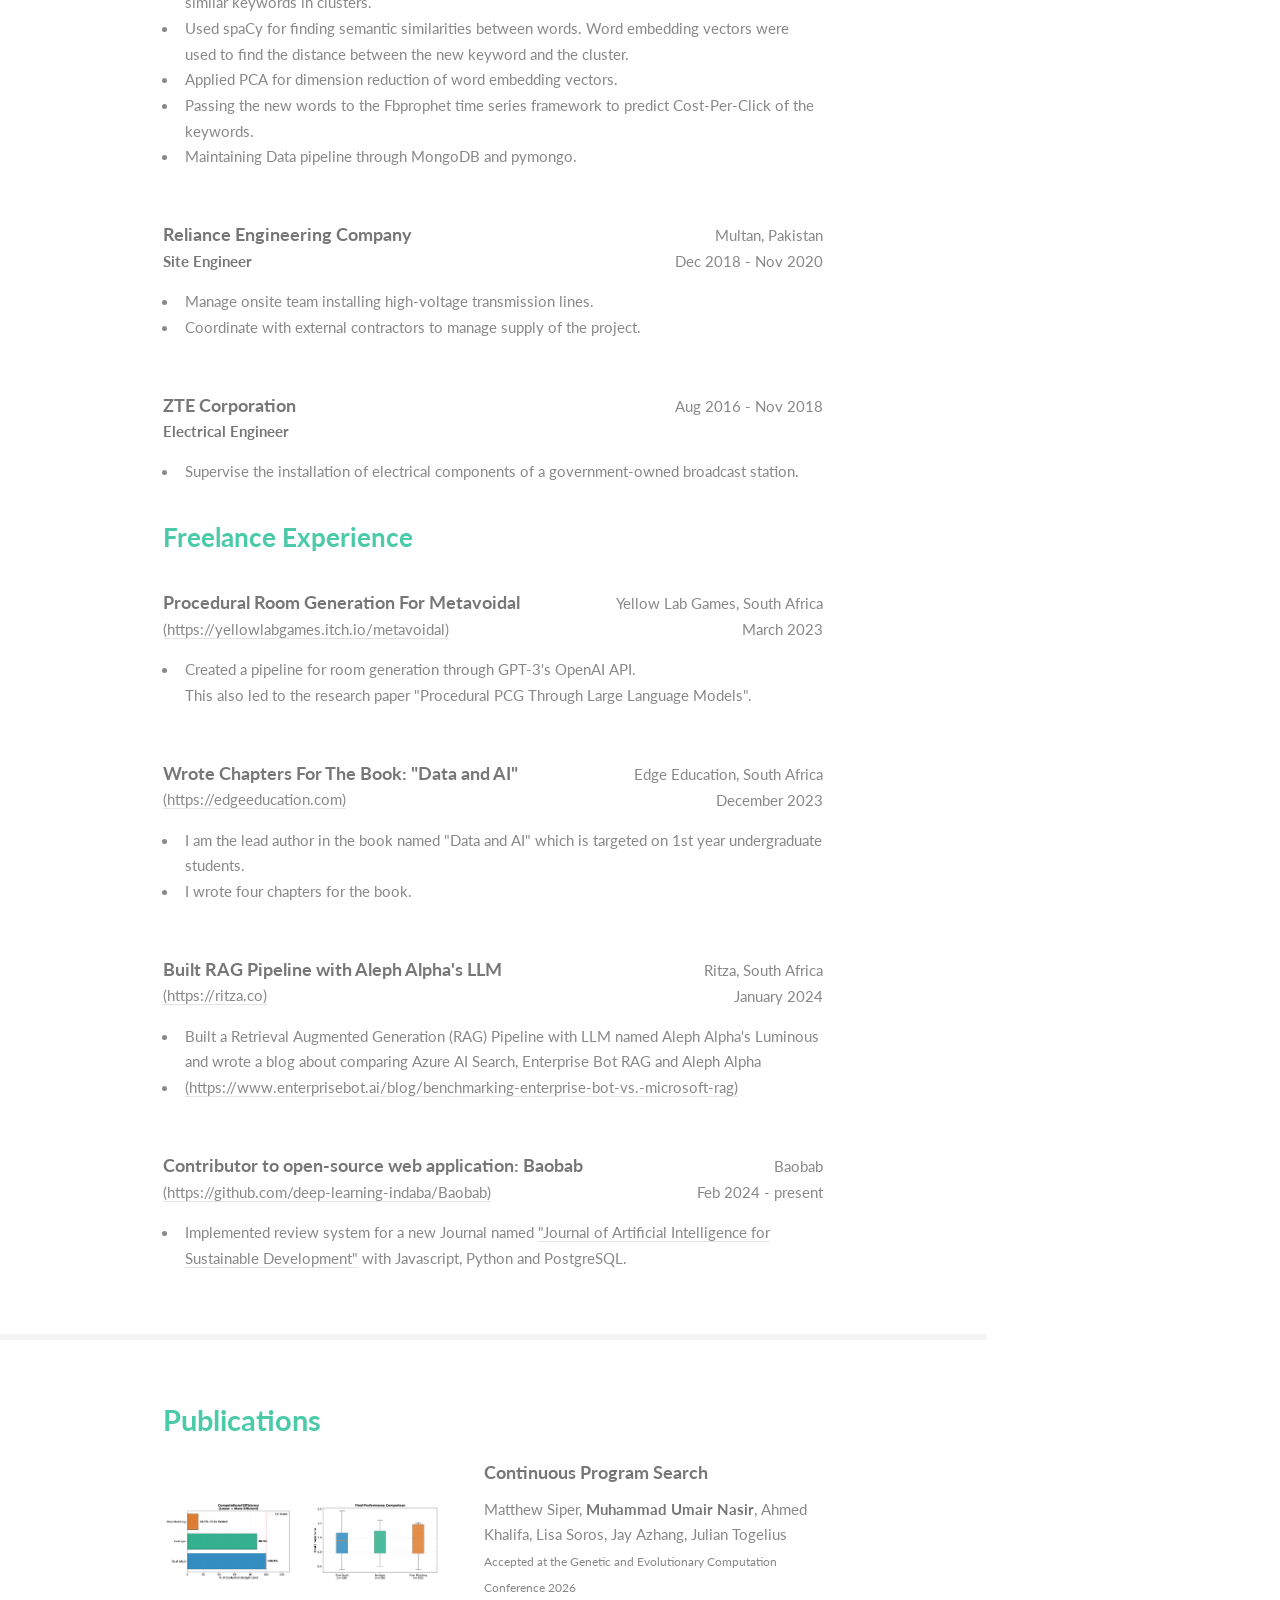
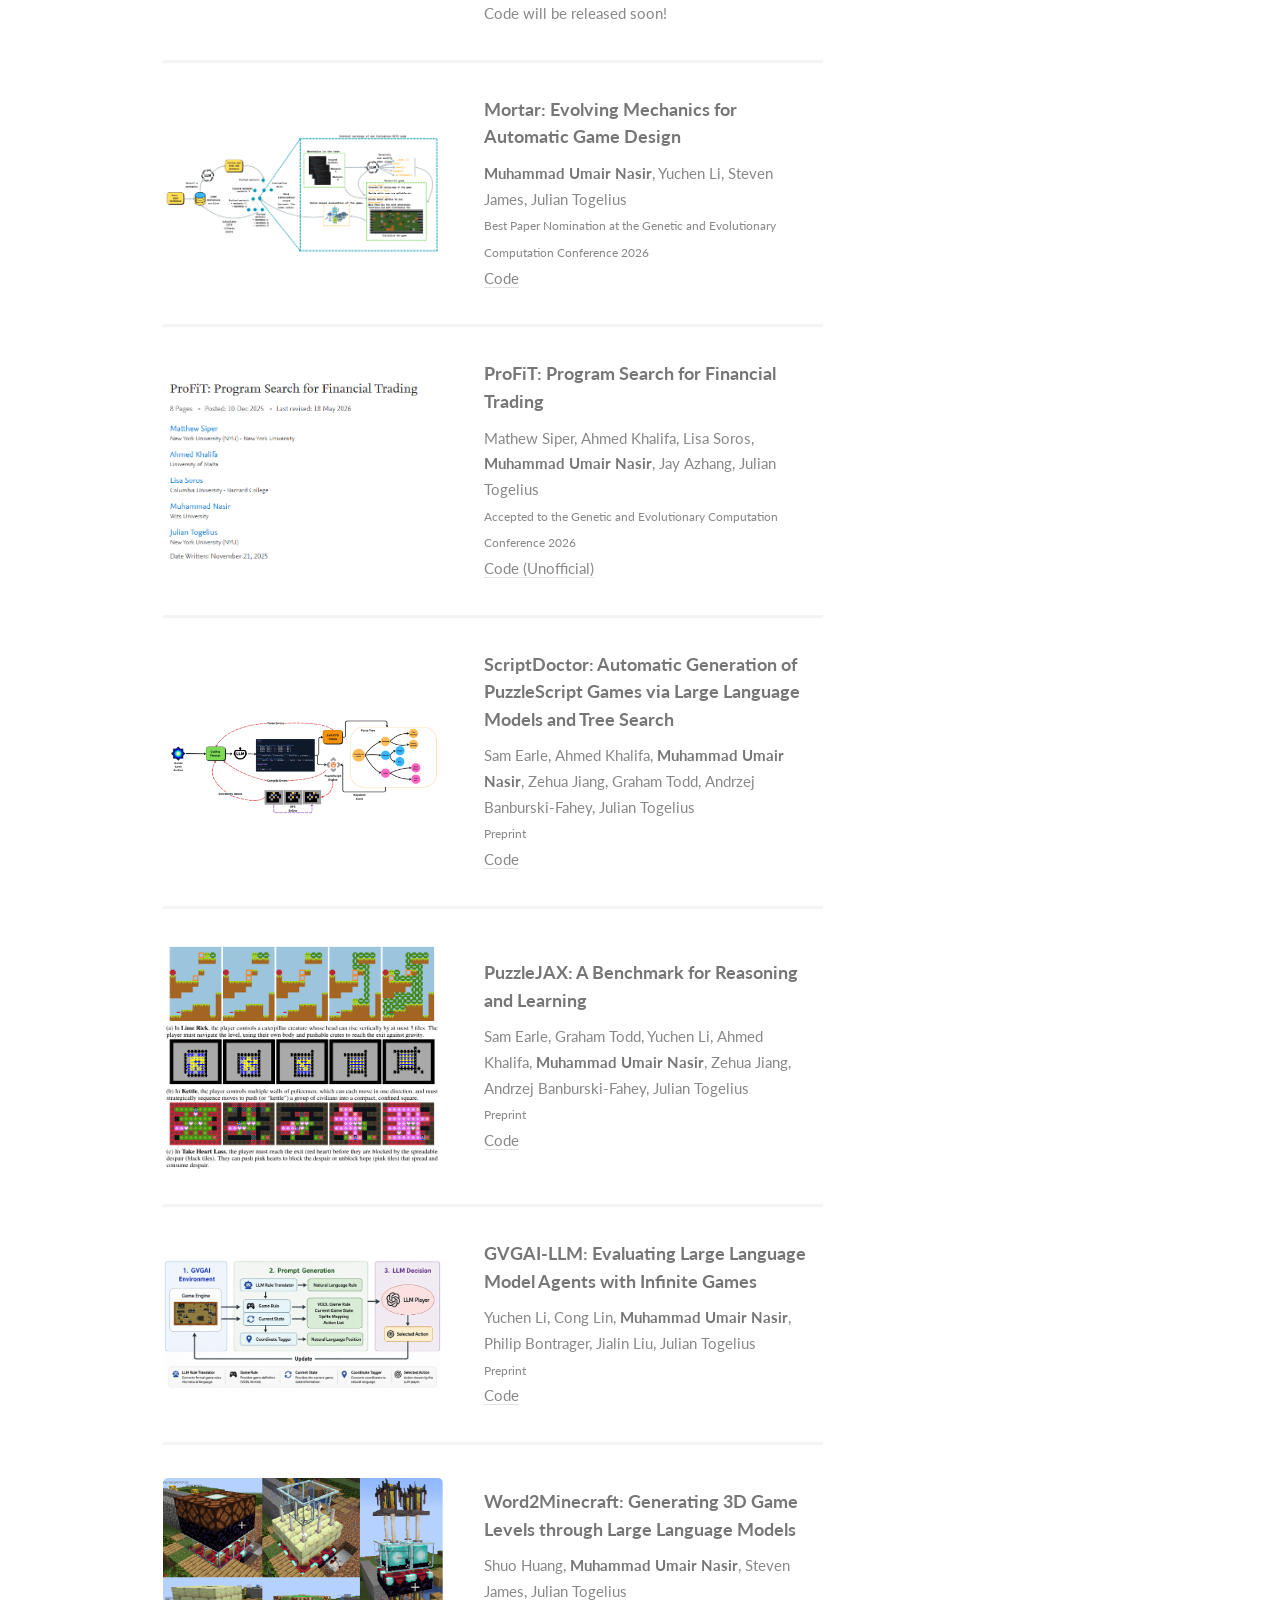
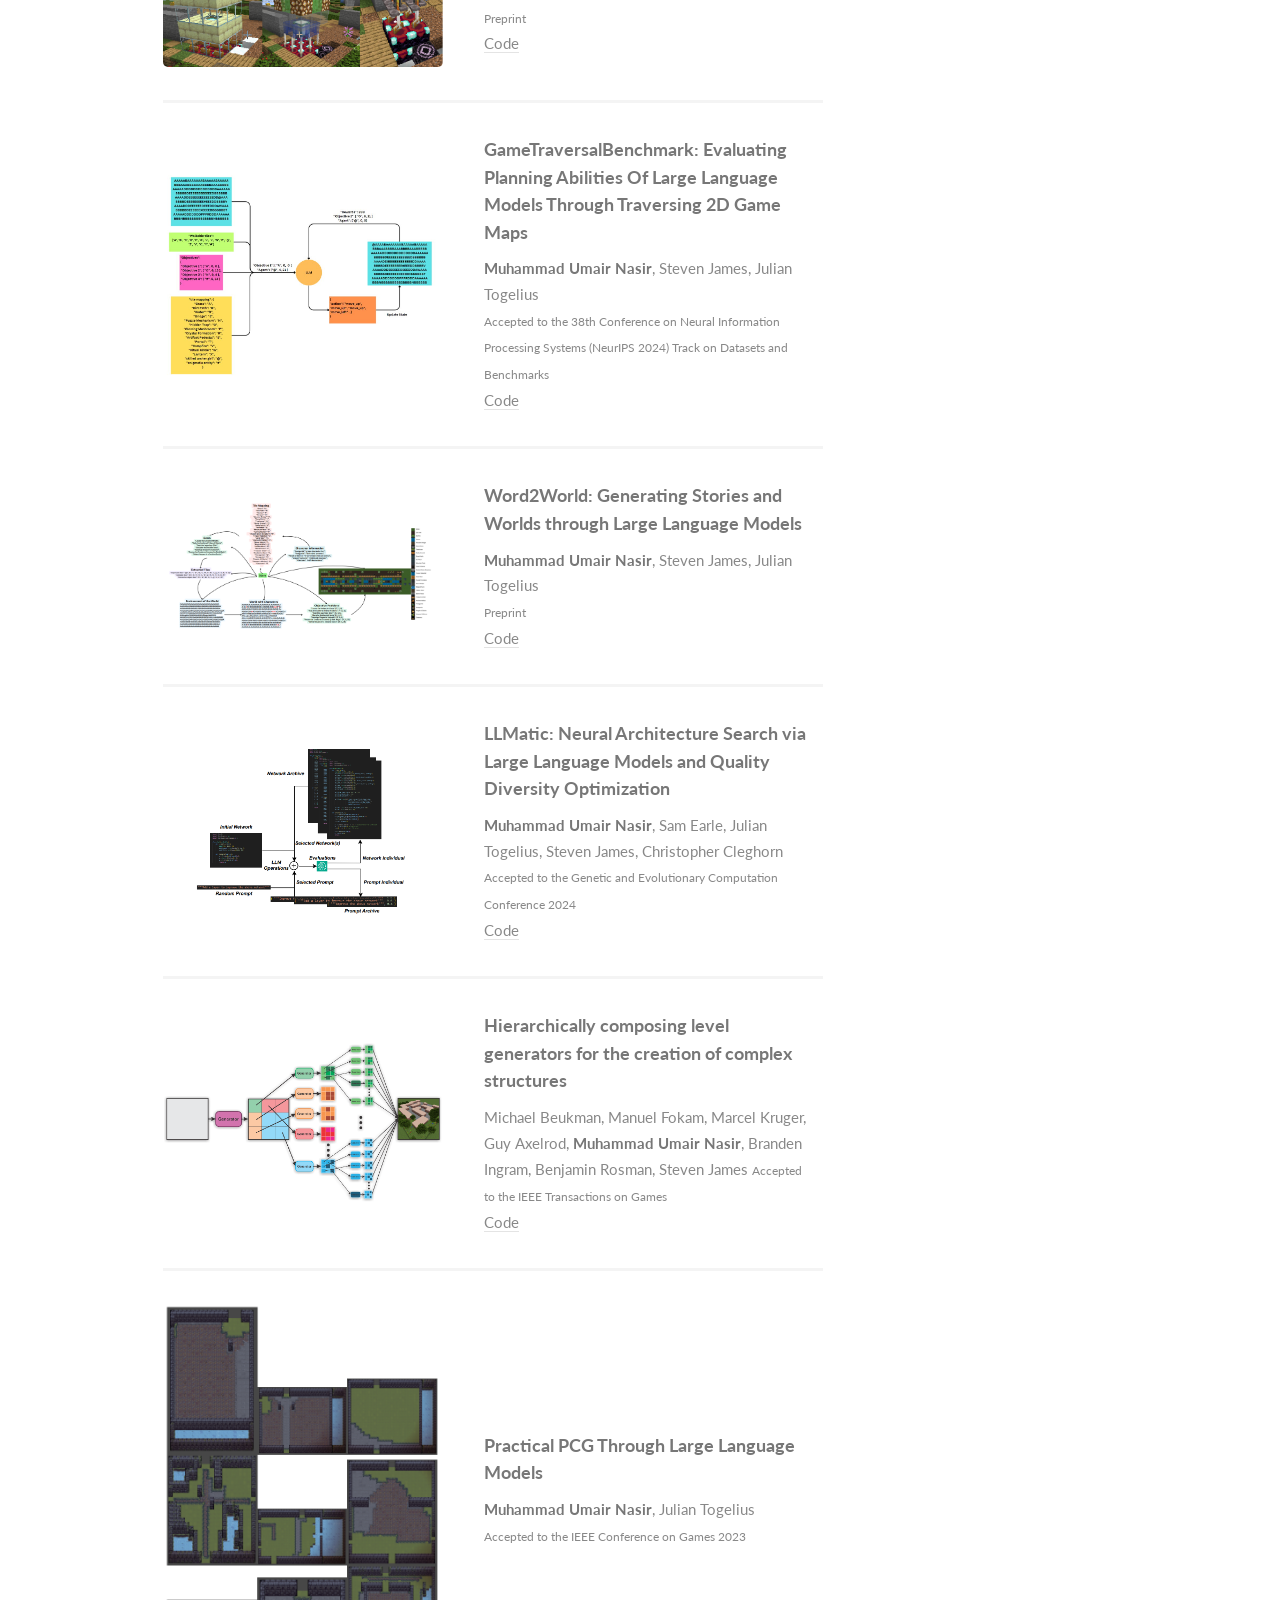
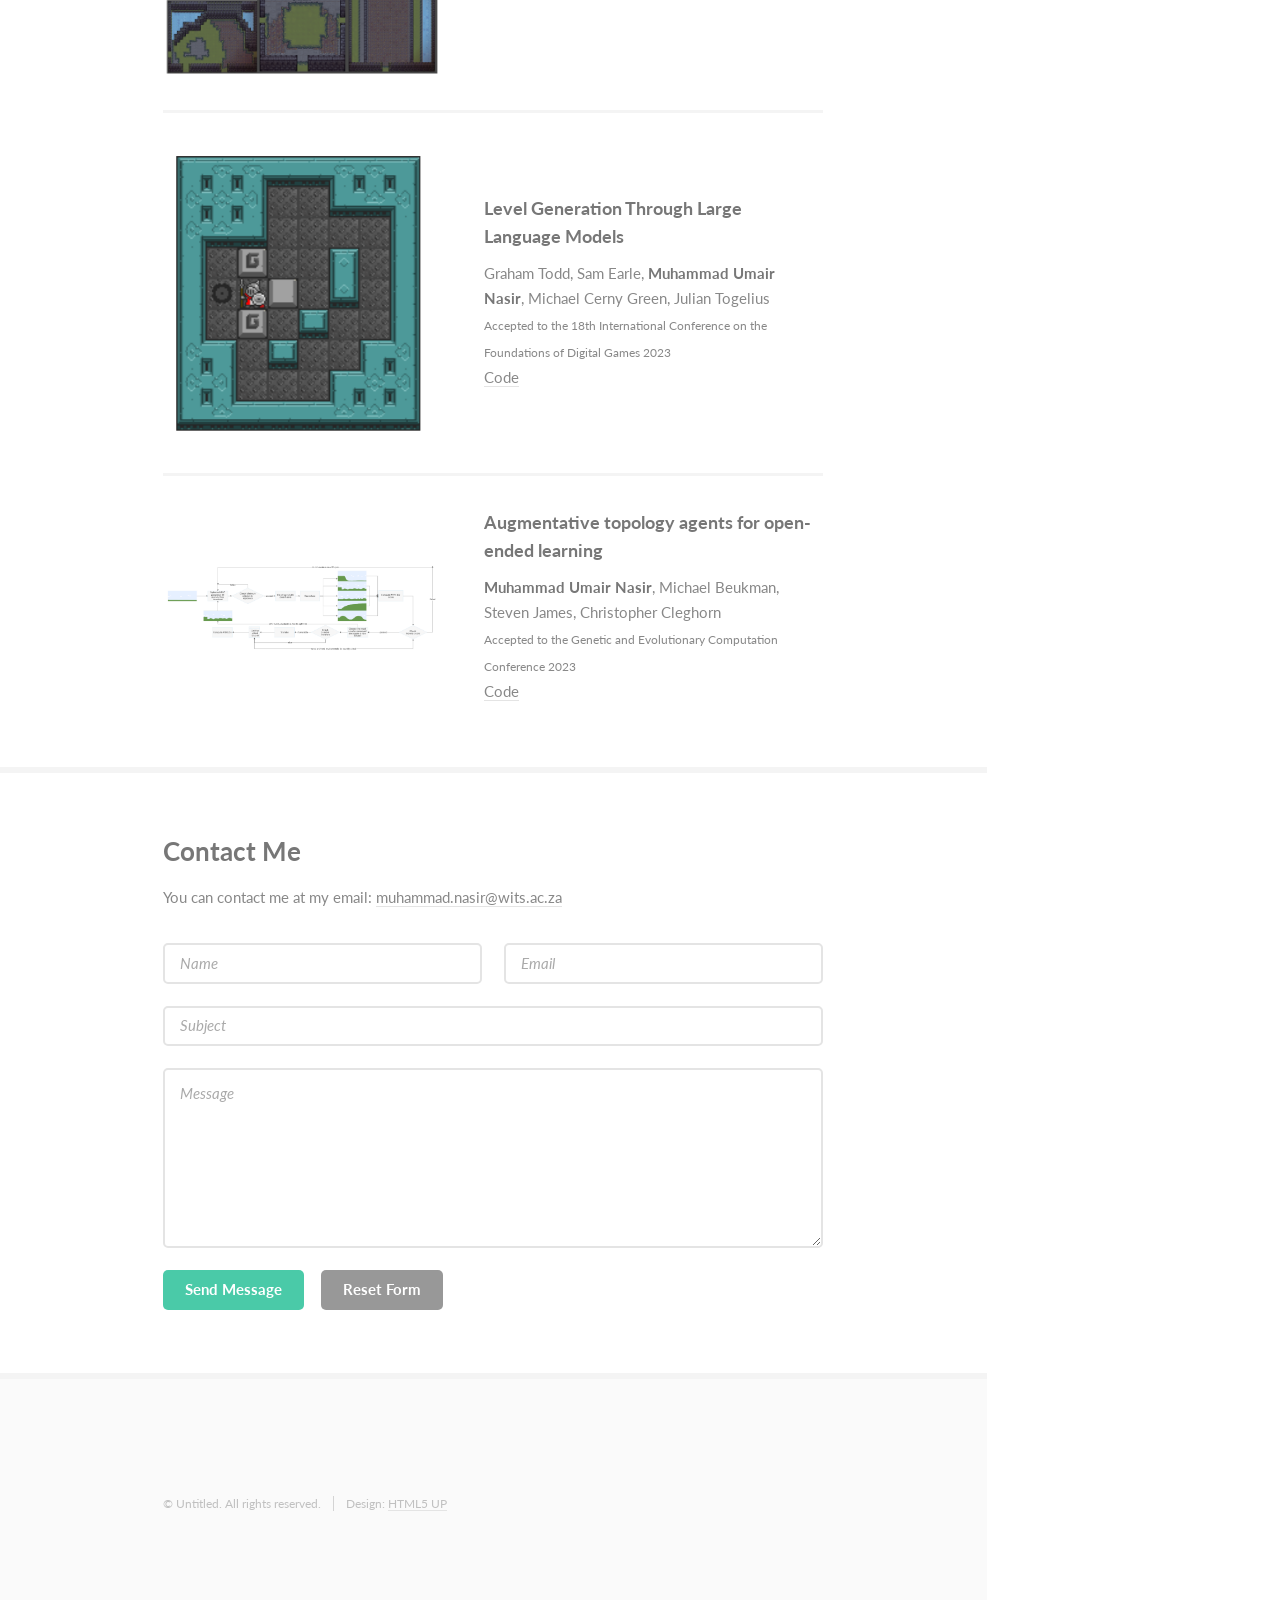
==== commit 063e4060: "Updated everthing" ====
--- a/index.html
+++ b/index.html
@@ -78,6 +78,20 @@
 									<h2 style="color: #4acaa8;">Experience</h2>
 
 									<section>
+										<!-- Nof1 -->
+									<div style="display: flex; justify-content: space-between; align-items: baseline;">
+										<div>
+										  <h4 style="margin-bottom: 0; margin-top: 0;">Nof1</h4>
+										  <p style="margin-top: 0; margin-bottom: 0.5em;"><strong>Research Engineer (part-time)</strong></p>
+										</div>
+										<p style="text-align: right; margin: 0;">
+										  Remote<br>
+										  Sep 2025 - Present
+										</p>
+									</div>
+									<ul style="margin-top: 0.5em;">
+										<li>Researching intersection of LLMs and Evolutionary Algorithms for algorithmic trading.</li>
+									</ul>
 										<!-- Modl.ai -->
 										<div style="display: flex; justify-content: space-between; align-items: baseline;">
 											<div>
@@ -85,23 +99,23 @@
 											  <p style="margin-top: 0; margin-bottom: 0.5em;"><strong>AI Research and Development Intern</strong></p>
 											</div>
 											<p style="text-align: right; margin: 0;">
-											  Remote<br>
-											  Feb 2025 - Present	
-											</p>
+								  Remote<br>
+										  Feb 2025 - Aug 2025	
+										</p>
 										</div>
 										<ul style="margin-top: 0.5em;">
 											<li>Researching and developing game-playing quality assurance bots.</li>
 										</ul>
-										<!-- University of the Witwatersrand -->
-										<div style="display: flex; justify-content: space-between; align-items: baseline;">
-											<div>
-											  <h4 style="margin-bottom: 0; margin-top: 0;">University of the Witwatersrand</h4>
+									<!-- University of the Witwatersrand -->
+									<div style="display: flex; justify-content: space-between; align-items: baseline;">
+										<div>
+										  <h4 style="margin-bottom: 0; margin-top: 0;">University of the Witwatersrand</h4>
 											  <p style="margin-top: 0; margin-bottom: 0.5em;"><strong>Sessional Lecturer</strong></p>
 											</div>
 											<p style="text-align: right; margin: 0;">
-											  Johannesburg, South Africa<br>
-											  Jul 2024 - Jan 2025	
-											</p>
+										  Johannesburg, South Africa<br>
+										  Jul 2024 - Present	
+										</p>
 										</div>
 										<ul style="margin-top: 0.5em;">
 											<li>Teaching "Data Visualisation and Exploration" to 119 Honours and Masters students.</li>
@@ -288,6 +302,60 @@
 								<div class="container">
 									<h2 style="color: #4acaa8;">Publications</h2>
 									<div class="features">
+										<article>
+											<a href="#" class="image"><img src="images/cps.png" alt="" /></a>
+											<div class="inner">
+												<h4><a href="https://arxiv.org/abs/2602.07659">Continuous Program Search</a></h4>
+												<p>Matthew Siper, <strong>Muhammad Umair Nasir</strong>, Ahmed Khalifa, Lisa Soros, Jay Azhang, Julian Togelius<br>
+												<span style="font-size: smaller;">Accepted at the Genetic and Evolutionary Computation Conference 2026</span>
+												<br>Code will be released soon!</p>
+											</div>
+										</article>
+										<article>
+											<a href="#" class="image"><img src="images/mortar.png" alt="" /></a>
+											<div class="inner">
+												<h4><a href="https://arxiv.org/abs/2601.00105">Mortar: Evolving Mechanics for Automatic Game Design</a></h4>
+												<p><strong>Muhammad Umair Nasir</strong>, Yuchen Li, Steven James, Julian Togelius<br>
+												<span style="font-size: smaller;">Best Paper Nomination at the Genetic and Evolutionary Computation Conference 2026</span>
+												<br><a href="https://github.com/umair-nasir14/Mortar">Code</a></p>
+											</div>
+										</article>
+										<article>
+											<a href="#" class="image"><img src="images/profit.png" alt="" /></a>
+											<div class="inner">
+												<h4><a href="https://papers.ssrn.com/sol3/papers.cfm?abstract_id=5889762">ProFiT: Program Search for Financial Trading</a></h4>
+												<p>Mathew Siper, Ahmed Khalifa, Lisa Soros, <strong>Muhammad Umair Nasir</strong>, Jay Azhang, Julian Togelius<br>
+												<span style="font-size: smaller;">Accepted to the Genetic and Evolutionary Computation Conference 2026</span>
+												<br><a href="https://github.com/JulesLscx/ProFiT">Code (Unofficial)</a></p>
+											</div>
+										</article>
+										<article>
+											<a href="#" class="image"><img src="images/scriptdoc.png" alt="" /></a>
+											<div class="inner">
+												<h4><a href="https://arxiv.org/abs/2506.06524">ScriptDoctor: Automatic Generation of PuzzleScript Games via Large Language Models and Tree Search</a></h4>
+												<p>Sam Earle, Ahmed Khalifa, <strong>Muhammad Umair Nasir</strong>, Zehua Jiang, Graham Todd, Andrzej Banburski-Fahey, Julian Togelius<br>
+												<span style="font-size: smaller;">Preprint</span>
+												<br><a href="https://github.com/smearle/script-doctor">Code</a></p>
+											</div>
+										</article>
+										<article>
+											<a href="#" class="image"><img src="images/puzzlejax.png" alt="" /></a>
+											<div class="inner">
+												<h4><a href="https://arxiv.org/abs/2508.16821">PuzzleJAX: A Benchmark for Reasoning and Learning</a></h4>
+												<p>Sam Earle, Graham Todd, Yuchen Li, Ahmed Khalifa, <strong>Muhammad Umair Nasir</strong>, Zehua Jiang, Andrzej Banburski-Fahey, Julian Togelius<br>
+												<span style="font-size: smaller;">Preprint</span>
+												<br><a href="https://github.com/smearle/script-doctor">Code</a></p>
+											</div>
+										</article>
+										<article>
+											<a href="#" class="image"><img src="images/gvgai.png" alt="" /></a>
+											<div class="inner">
+												<h4><a href="https://arxiv.org/abs/2508.08501">GVGAI-LLM: Evaluating Large Language Model Agents with Infinite Games</a></h4>
+												<p>Yuchen Li, Cong Lin, <strong>Muhammad Umair Nasir</strong>, Philip Bontrager, Jialin Liu, Julian Togelius<br>
+												<span style="font-size: smaller;">Preprint</span>
+												<br><a href="https://github.com/doveliyuchen/GVGAI_GYM">Code</a></p>
+											</div>
+										</article>
 										<article>
 											<a href="#" class="image"><img src="images/Word2Minecraft.png" alt="" /></a>
 											<div class="inner">
